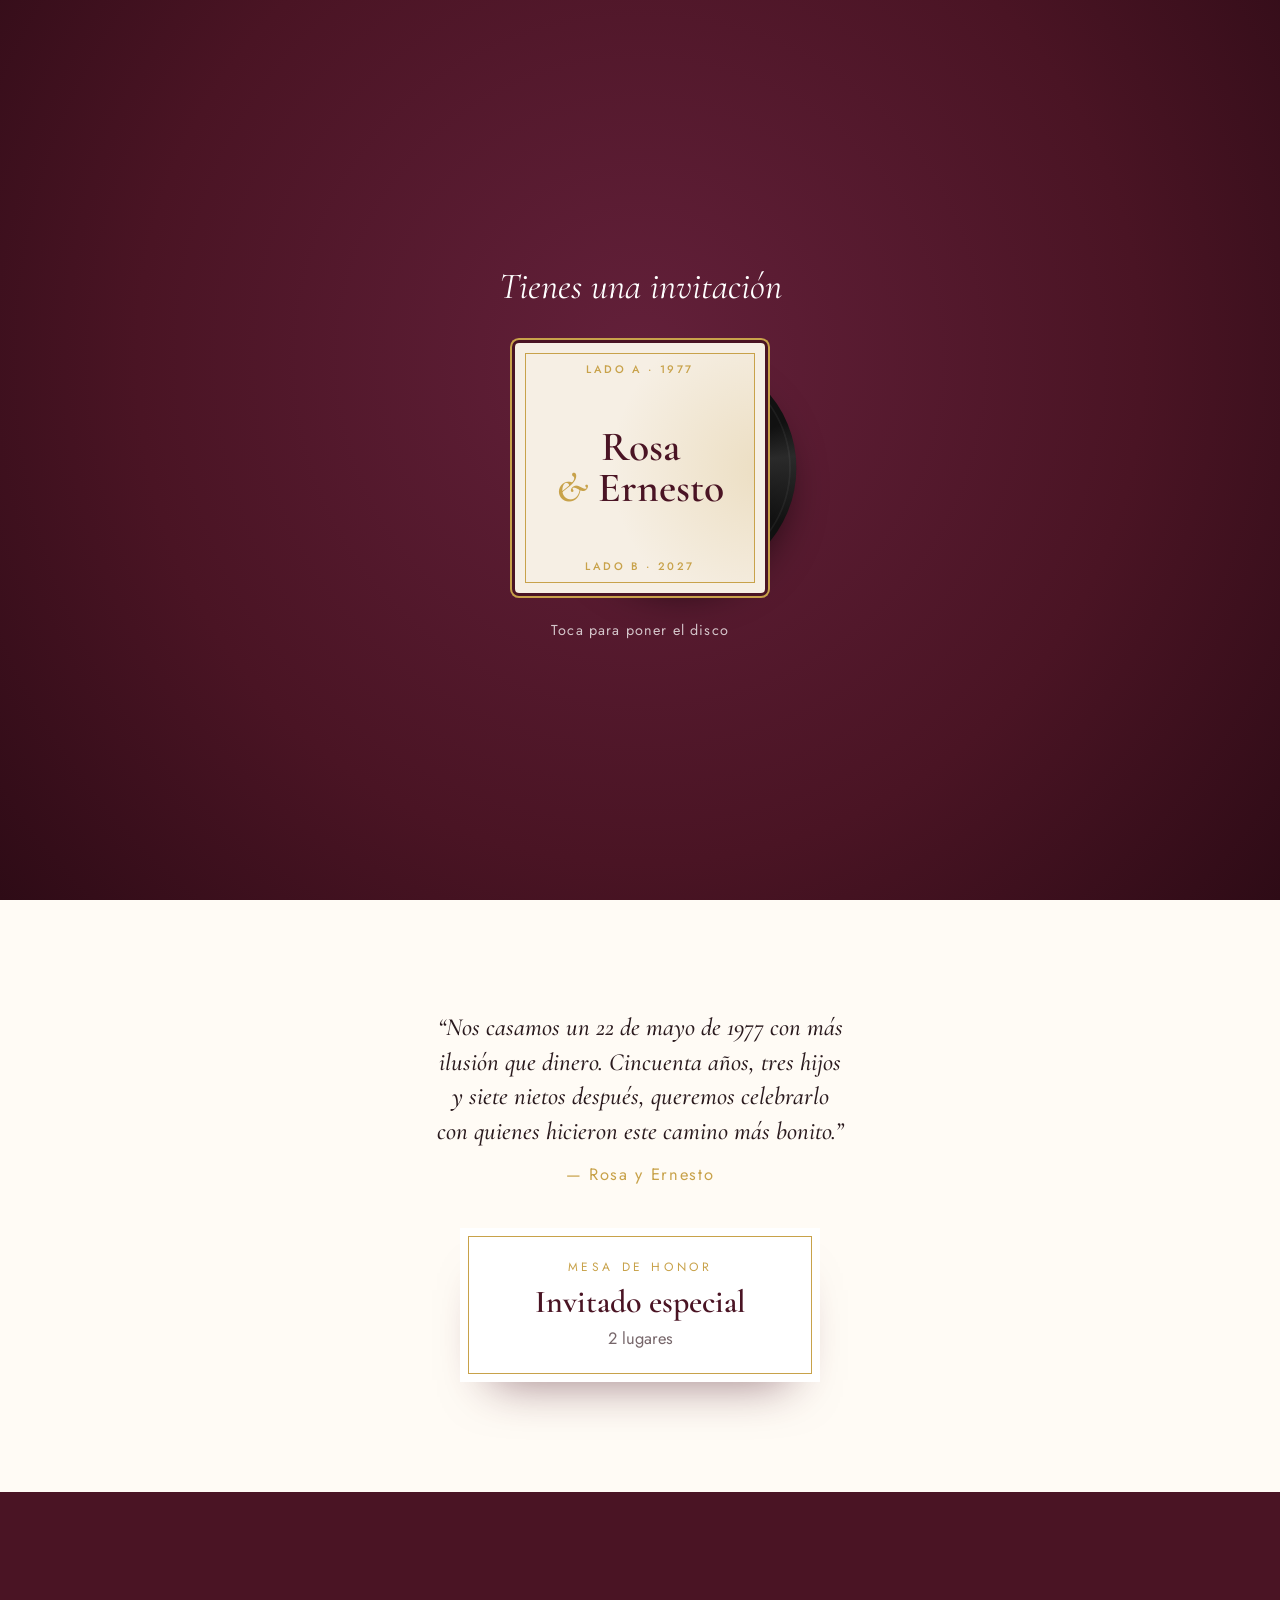
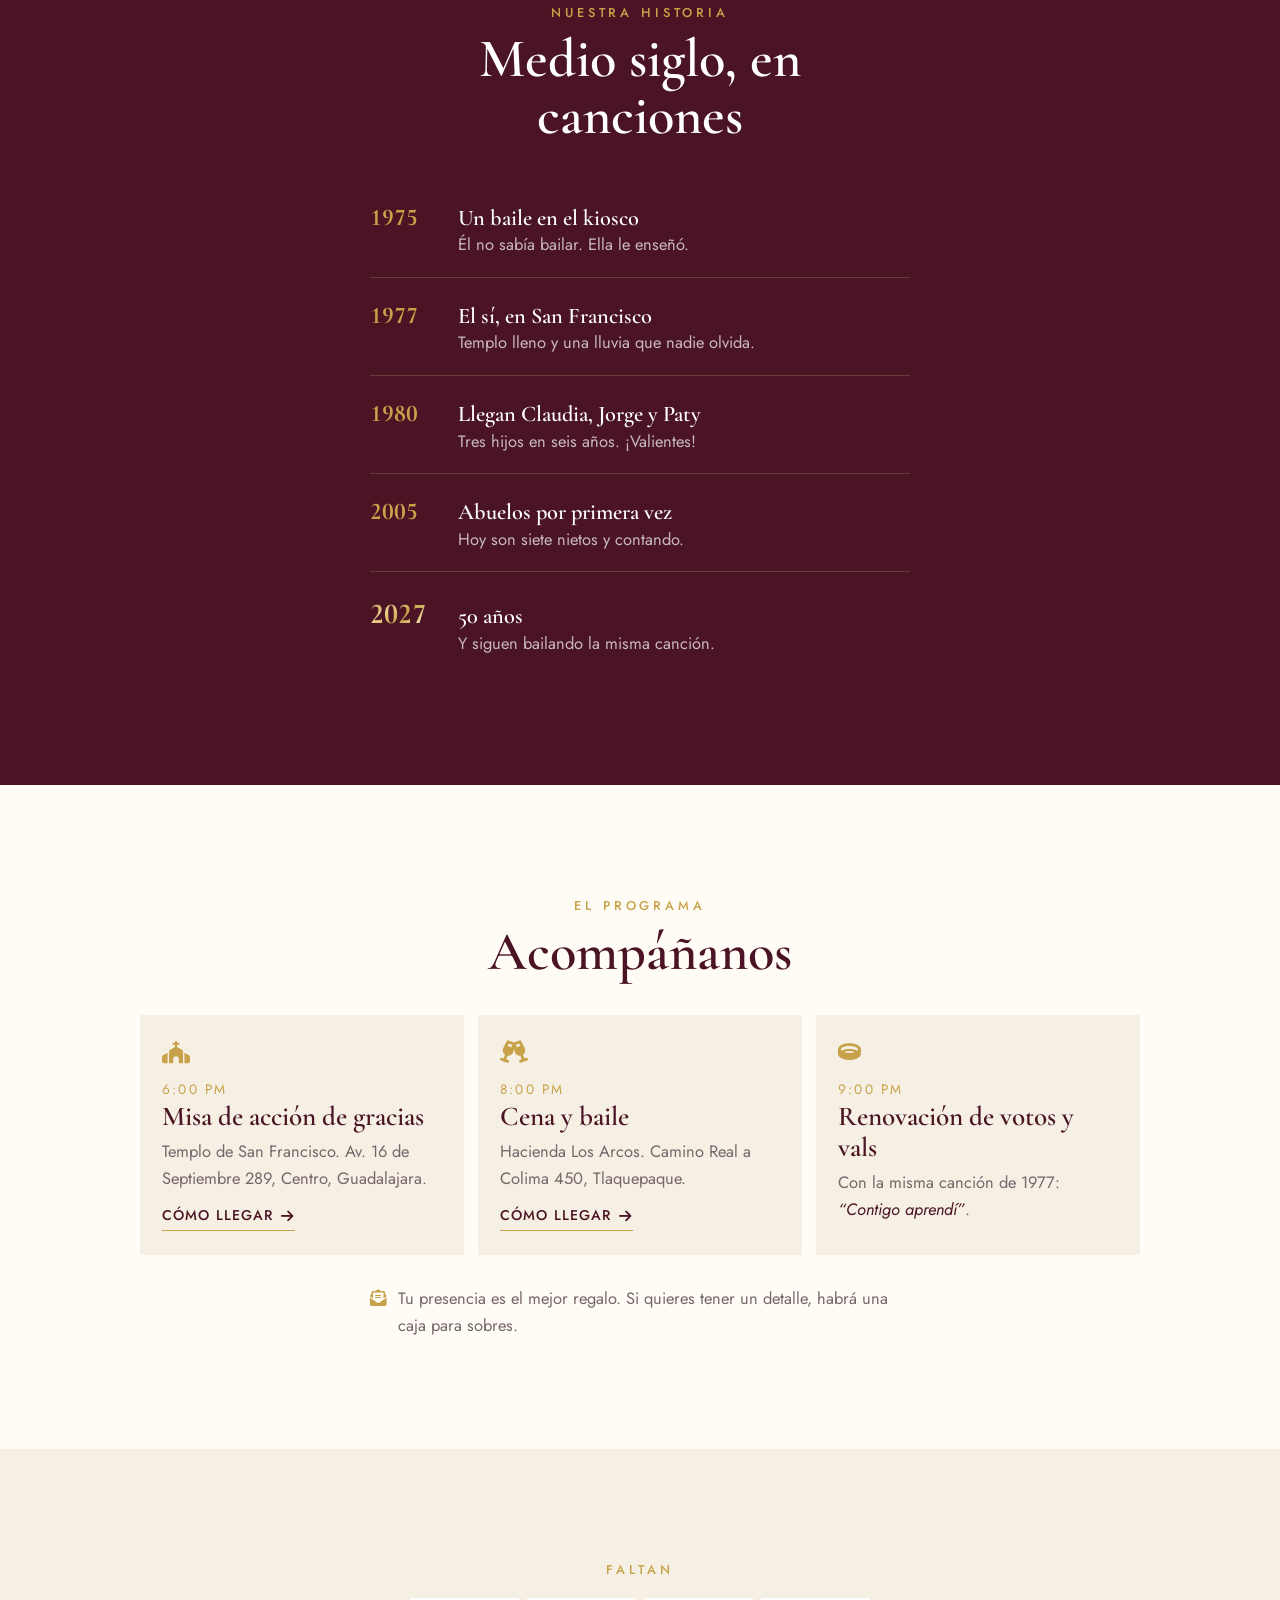
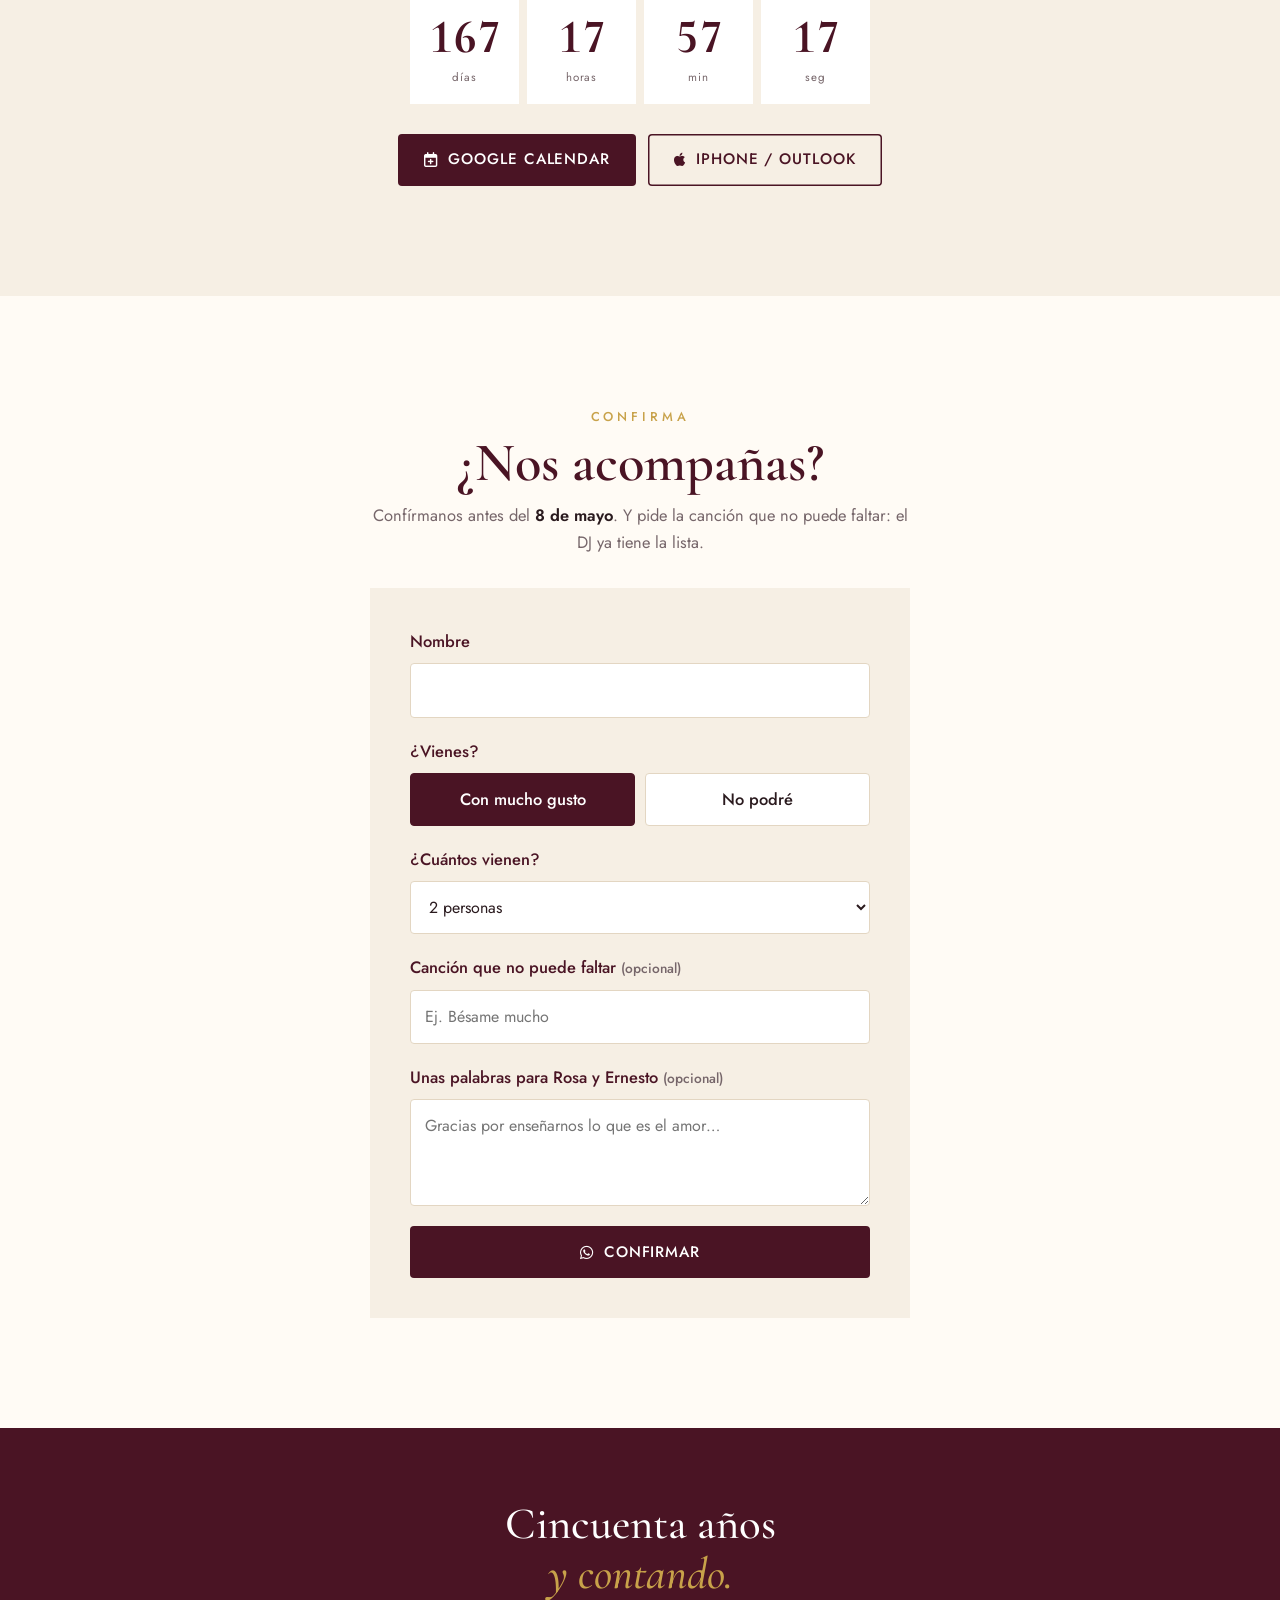
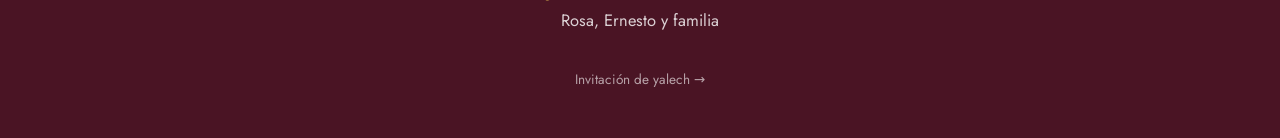
==== aniversario/index.html @ 60c2e1cd "Agrega cuatro invitaciones: posada, baby shower, graduación y bodas de oro - Posada: piñata de 3 gol" ====
<!doctype html>
<html lang="es">
<head>
  <meta charset="utf-8" />
  <meta name="viewport" content="width=device-width, initial-scale=1, viewport-fit=cover" />
  <title>Bodas de oro · Rosa &amp; Ernesto · 50 años</title>
  <meta name="description" content="Sábado 22 de mayo de 2027 · Guadalajara. Celebramos 50 años de casados de Rosa y Ernesto." />
  <meta name="theme-color" content="#4a1424" />
  <!-- Vista previa al compartir (WhatsApp, Facebook…). Al publicar, cambia la ruta de la imagen
       por la URL completa, ej. https://tudominio.com/assets/og.jpg -->
  <meta property="og:type" content="website" />
  <meta property="og:title" content="Bodas de oro · Rosa &amp; Ernesto · 50 años" />
  <meta property="og:description" content="Sábado 22 de mayo de 2027 · Guadalajara. Celebramos 50 años de casados de Rosa y Ernesto." />
  <meta property="og:image" content="assets/og.jpg" />
  <meta property="og:image:width" content="1200" />
  <meta property="og:image:height" content="630" />
  <meta name="twitter:card" content="summary_large_image" />
  <link rel="icon" href="favicon.svg" type="image/svg+xml" />

  <link rel="preconnect" href="https://fonts.googleapis.com" />
  <link rel="preconnect" href="https://fonts.gstatic.com" crossorigin />
  <link href="https://fonts.googleapis.com/css2?family=Cormorant+Garamond:ital,wght@0,500;0,600;0,700;1,500&family=Jost:wght@400;500;600&display=swap" rel="stylesheet" />
  <link rel="stylesheet" href="https://cdnjs.cloudflare.com/ajax/libs/font-awesome/6.5.1/css/all.min.css" integrity="sha512-DTOQO9RWCH3ppGqcWaEA1BIZOC6xxalwEsw9c2QQeAIftl+Vegovlnee1c9QX4TctnWMn13TZye+giMm8e2LwA==" crossorigin="anonymous" referrerpolicy="no-referrer" />
  <link rel="stylesheet" href="styles.css?v=1" />
</head>
<body class="is-locked">
  <!-- Invitación de ejemplo (pareja ficticia). Ilustrada con CSS: no usa fotos.
       Fecha, lugar y WhatsApp están en invitacion.js (la lógica, en ../comun.js).
       Cada invitado recibe su propio enlace: index.html?n=Familia%20López&p=4 -->

  <!-- ========== Entrada: disco que sale de su funda ========== -->
  <div class="vinyl" data-intro role="dialog" aria-modal="true" aria-labelledby="vinyl-title">
    <p class="vinyl-kicker" id="vinyl-title">Tienes una invitación</p>
    <button class="record" type="button" data-abrir aria-label="Sacar el disco para abrir la invitación">
      <span class="disc" aria-hidden="true"><span class="disc-label">R <i>&amp;</i> E</span></span>
      <span class="sleeve" aria-hidden="true">
        <small>Lado A · 1977</small>
        <b>Rosa<br /><i>&amp;</i> Ernesto</b>
        <small>Lado B · 2027</small>
      </span>
    </button>
    <p class="vinyl-hint">Toca para poner el disco</p>
  </div>

  <main>
    <!-- ========== Portada ========== -->
    <section class="hero">
      <div class="hero-text">
        <p class="kicker">Bodas de oro</p>
        <p class="fifty" aria-label="50">50</p>
        <p class="years">años juntos</p>
        <h1 class="title">Rosa <i>&amp;</i> Ernesto</h1>
        <p class="hero-date">Sábado 22 de mayo de 2027 · Guadalajara</p>
      </div>
    </section>

    <!-- ========== Mensaje y pase ========== -->
    <section class="section">
      <div class="wrap narrow center">
        <p class="quote">“Nos casamos un 22 de mayo de 1977 con más ilusión que dinero. Cincuenta años, tres hijos y siete nietos después, queremos celebrarlo con quienes hicieron este camino más bonito.”</p>
        <p class="quote-by">— Rosa y Ernesto</p>
        <div class="place">
          <p class="place-top">Mesa de honor</p>
          <p class="place-name" data-invitado>Invitado especial</p>
          <p class="place-seats"><span data-pases>2</span> <span data-pases-txt>lugares</span></p>
        </div>
      </div>
    </section>

    <!-- ========== Historia ========== -->
    <section class="section section--wine">
      <div class="wrap narrow">
        <div class="center">
          <p class="eyebrow">Nuestra historia</p>
          <h2 class="h2">Medio siglo, en canciones</h2>
        </div>
        <ol class="tracks">
          <li><span class="track-n">1975</span><div><strong>Un baile en el kiosco</strong><span>Él no sabía bailar. Ella le enseñó.</span></div></li>
          <li><span class="track-n">1977</span><div><strong>El sí, en San Francisco</strong><span>Templo lleno y una lluvia que nadie olvida.</span></div></li>
          <li><span class="track-n">1980</span><div><strong>Llegan Claudia, Jorge y Paty</strong><span>Tres hijos en seis años. ¡Valientes!</span></div></li>
          <li><span class="track-n">2005</span><div><strong>Abuelos por primera vez</strong><span>Hoy son siete nietos y contando.</span></div></li>
          <li class="is-now"><span class="track-n">2027</span><div><strong>50 años</strong><span>Y siguen bailando la misma canción.</span></div></li>
        </ol>
      </div>
    </section>

    <!-- ========== Programa ========== -->
    <section class="section">
      <div class="wrap">
        <div class="center">
          <p class="eyebrow">El programa</p>
          <h2 class="h2">Acompáñanos</h2>
        </div>
        <div class="program">
          <article class="stop">
            <i class="fa-solid fa-church"></i>
            <p class="stop-time">6:00 PM</p>
            <h3>Misa de acción de gracias</h3>
            <p>Templo de San Francisco. Av. 16 de Septiembre 289, Centro, Guadalajara.</p>
            <a class="link" href="https://maps.google.com/?q=Templo+de+San+Francisco+Guadalajara" target="_blank" rel="noopener">Cómo llegar <i class="fa-solid fa-arrow-right"></i></a>
          </article>
          <article class="stop">
            <i class="fa-solid fa-champagne-glasses"></i>
            <p class="stop-time">8:00 PM</p>
            <h3>Cena y baile</h3>
            <p>Hacienda Los Arcos. Camino Real a Colima 450, Tlaquepaque.</p>
            <a class="link" href="https://maps.google.com/?q=Tlaquepaque+Jalisco" target="_blank" rel="noopener">Cómo llegar <i class="fa-solid fa-arrow-right"></i></a>
          </article>
          <article class="stop">
            <i class="fa-solid fa-ring"></i>
            <p class="stop-time">9:00 PM</p>
            <h3>Renovación de votos y vals</h3>
            <p>Con la misma canción de 1977: <em>“Contigo aprendí”</em>.</p>
          </article>
        </div>
        <p class="gift-note"><i class="fa-solid fa-envelope-open-text"></i> Tu presencia es el mejor regalo. Si quieres tener un detalle, habrá una caja para sobres.</p>
      </div>
    </section>

    <!-- ========== Cuenta regresiva ========== -->
    <section class="section section--cream">
      <div class="wrap center">
        <p class="eyebrow" data-clock-label>Faltan</p>
        <div class="clock" data-clock>
          <div><strong data-u="d">000</strong><small>días</small></div>
          <div><strong data-u="h">00</strong><small>horas</small></div>
          <div><strong data-u="m">00</strong><small>min</small></div>
          <div><strong data-u="s">00</strong><small>seg</small></div>
        </div>
        <p class="clock-done" hidden>¡Hoy celebramos 50 años!</p>
        <div class="cal-actions">
          <a class="btn btn--wine" data-gcal target="_blank" rel="noopener"><i class="fa-regular fa-calendar-plus"></i> Google Calendar</a>
          <button class="btn btn--line" type="button" data-ics><i class="fa-brands fa-apple"></i> iPhone / Outlook</button>
        </div>
      </div>
    </section>

    <!-- ========== Confirmación ========== -->
    <section class="section" id="confirmar">
      <div class="wrap narrow">
        <div class="center">
          <p class="eyebrow">Confirma</p>
          <h2 class="h2">¿Nos acompañas?</h2>
          <p class="lead">Confírmanos antes del <strong>8 de mayo</strong>. Y pide la canción que no puede faltar: el DJ ya tiene la lista.</p>
        </div>
        <form class="rsvp" id="rsvp-form" novalidate>
          <label class="field">
            <span>Nombre</span>
            <input name="nombre" required maxlength="80" autocomplete="name" />
          </label>
          <fieldset class="field">
            <legend>¿Vienes?</legend>
            <div class="choice">
              <label><input type="radio" name="asiste" value="si" checked /><span>Con mucho gusto</span></label>
              <label><input type="radio" name="asiste" value="no" /><span>No podré</span></label>
            </div>
          </fieldset>
          <label class="field" data-solo-si>
            <span>¿Cuántos vienen?</span>
            <select name="lugares"></select>
          </label>
          <label class="field" data-solo-si>
            <span>Canción que no puede faltar <small>(opcional)</small></span>
            <input name="comida" maxlength="80" placeholder="Ej. Bésame mucho" />
          </label>
          <label class="field">
            <span>Unas palabras para Rosa y Ernesto <small>(opcional)</small></span>
            <textarea name="mensaje" rows="3" maxlength="400" placeholder="Gracias por enseñarnos lo que es el amor…"></textarea>
          </label>
          <p class="form-error" hidden></p>
          <button class="btn btn--wine" type="submit"><i class="fa-brands fa-whatsapp"></i> Confirmar</button>
          <p class="form-ok" hidden>¡Gracias! Se abrió WhatsApp con tu confirmación; solo falta enviarla.</p>
        </form>
      </div>
    </section>
  </main>

  <footer class="footer">
    <p class="footer-title">Cincuenta años<br /><i>y contando.</i></p>
    <p>Rosa, Ernesto y familia</p>
    <a class="credit" href="../">Invitación de yalech →</a>
  </footer>

  <script src="../assets/motion.js"></script>
  <script src="invitacion.js?v=1"></script>
  <script src="../comun.js?v=2"></script>
</body>
</html>
---- aniversario/styles.css ----
/* Bodas de oro de Rosa y Ernesto (ejemplo). Vino, oro y crema. Primero celular, luego pantallas grandes. */
:root {
  --wine: #4a1424;
  --wine-2: #63203a;
  --gold: #c8a24a;
  --gold-l: #ead08a;
  --cream: #f6efe4;
  --paper: #fffbf5;
  --ink: #2a1a1e;
  --muted: #76666a;
  --serif: "Cormorant Garamond", Georgia, serif;
  --sans: "Jost", system-ui, sans-serif;
  --ease: cubic-bezier(0.2, 0.8, 0.2, 1);
  --foil: linear-gradient(135deg, #a67c2e, #ead08a 30%, #c8a24a 50%, #f5e3ad 70%, #a67c2e);
}
* { box-sizing: border-box; margin: 0; padding: 0; }
html { scroll-behavior: smooth; }
body { font-family: var(--sans); font-size: 1.03rem; line-height: 1.65; color: var(--ink); background: var(--paper); -webkit-font-smoothing: antialiased; }
body.is-locked { overflow: hidden; }
[hidden] { display: none !important; }
main { overflow-x: clip; }
a { color: inherit; }
button, input, select, textarea { font: inherit; color: inherit; }
:focus-visible { outline: 2px solid var(--gold); outline-offset: 3px; }

.wrap { width: min(100% - 40px, 1000px); margin-inline: auto; }
.narrow { width: min(100% - 40px, 540px); }
.center { text-align: center; }
.section { padding: 84px 0; }
.section--wine { background: var(--wine); color: #fff; }
.section--cream { background: var(--cream); }

.eyebrow { font-weight: 500; font-size: 0.8rem; letter-spacing: 0.3em; text-transform: uppercase; color: var(--gold); }
.h2 { margin-top: 8px; font-family: var(--serif); font-weight: 600; font-size: clamp(2.4rem, 10vw, 3.4rem); line-height: 1.05; color: var(--wine); }
.section--wine .h2 { color: #fff; }
.lead { margin-top: 10px; color: var(--muted); }
.lead strong { color: var(--ink); font-weight: 600; }

.btn { display: inline-flex; align-items: center; justify-content: center; gap: 10px; min-height: 52px; padding: 12px 26px; border: 0; border-radius: 4px; font-weight: 500; font-size: 0.95rem; letter-spacing: 0.06em; text-transform: uppercase; text-decoration: none; cursor: pointer; transition: background 0.2s ease, color 0.2s ease, box-shadow 0.2s ease; }
.btn--wine { background: var(--wine); color: #fff; }
.btn--wine:hover { background: var(--wine-2); }
.btn--line { background: transparent; color: var(--wine); box-shadow: inset 0 0 0 1.5px var(--wine); }
.btn--line:hover { background: var(--wine); color: #fff; }

/* ========== Entrada: disco ========== */
.vinyl {
  position: fixed;
  inset: 0;
  z-index: 50;
  display: grid;
  place-content: center;
  justify-items: center;
  gap: 26px;
  padding: 24px;
  overflow: hidden;
  color: #fff;
  text-align: center;
  background: radial-gradient(circle at 50% 40%, var(--wine-2), var(--wine) 60%, #2e0b16);
  transition: opacity 0.6s ease 1.25s, visibility 0s linear 1.85s;
}
.vinyl-kicker { font-family: var(--serif); font-style: italic; font-size: clamp(1.8rem, 7vw, 2.3rem); animation: rise 0.8s var(--ease) both; }
.vinyl-hint { font-size: 0.9rem; letter-spacing: 0.08em; opacity: 0.75; animation: rise 0.8s var(--ease) 0.3s both; }
.record { position: relative; width: min(64vw, 250px); aspect-ratio: 1; padding: 0; border: 0; background: none; cursor: pointer; animation: rise 0.9s var(--ease) 0.15s both; }
.disc {
  position: absolute;
  inset: 4%;
  display: grid;
  place-items: center;
  border-radius: 50%;
  background:
    radial-gradient(circle, transparent 0 30%, rgba(255, 255, 255, 0.05) 30.5% 31%, transparent 31.5% 40%, rgba(255, 255, 255, 0.06) 40.5% 41%, transparent 41.5% 52%, rgba(255, 255, 255, 0.05) 52.5% 53%, transparent 53.5% 66%, rgba(255, 255, 255, 0.05) 66.5% 67%, transparent 67.5%),
    conic-gradient(from 30deg, #111 0 10%, #2a2a2a 15%, #111 25% 60%, #2a2a2a 65%, #111 75%),
    #111;
  box-shadow: 0 20px 40px -14px rgba(0, 0, 0, 0.7);
  translate: 18% 0;
  transition: translate 0.9s var(--ease);
}
.disc-label { display: grid; place-items: center; width: 34%; aspect-ratio: 1; border-radius: 50%; background: var(--foil); color: var(--wine); font-family: var(--serif); font-weight: 700; font-size: 1.1rem; box-shadow: inset 0 0 0 4px rgba(74, 20, 36, 0.15); }
.disc-label::after { content: ""; position: absolute; width: 6px; height: 6px; border-radius: 50%; background: #111; }
.sleeve {
  position: absolute;
  inset: 0;
  display: grid;
  align-content: space-between;
  padding: 18px;
  border-radius: 4px;
  background:
    radial-gradient(circle at 100% 50%, rgba(200, 162, 74, 0.22), transparent 55%),
    var(--cream);
  color: var(--wine);
  box-shadow: 0 30px 50px -20px rgba(0, 0, 0, 0.7), inset 0 0 0 10px var(--cream), inset 0 0 0 11px var(--gold);
  transition: translate 0.9s var(--ease), opacity 0.5s ease 0.4s;
}
.sleeve small { font-size: 0.68rem; font-weight: 500; letter-spacing: 0.24em; text-transform: uppercase; color: var(--gold); }
.sleeve b { font-family: var(--serif); font-weight: 600; font-size: clamp(2.1rem, 9vw, 2.6rem); line-height: 1; }
.sleeve b i { color: var(--gold); }
.record:hover .disc { translate: 26% 0; }
.record:focus-visible { outline: none; }
.record:focus-visible .sleeve { box-shadow: 0 0 0 3px var(--wine), 0 0 0 5px var(--gold), inset 0 0 0 10px var(--cream), inset 0 0 0 11px var(--gold); }
.vinyl.is-open .sleeve { translate: -120% 0; opacity: 0; }
.vinyl.is-open .disc { translate: 0 0; animation: spin 1.2s linear 0.3s infinite; }
.vinyl.is-open .vinyl-kicker, .vinyl.is-open .vinyl-hint { opacity: 0; transition: opacity 0.3s ease; }
.vinyl.is-open { opacity: 0; visibility: hidden; }
.vinyl.is-gone { display: none; }
@keyframes spin { to { rotate: 360deg; } }
@keyframes rise { from { opacity: 0; translate: 0 24px; } }

/* ========== Portada ========== */
.hero {
  position: relative;
  display: grid;
  place-items: center;
  min-height: 100svh;
  padding: 90px 20px;
  overflow: hidden;
  color: #fff;
  text-align: center;
  background:
    radial-gradient(circle at 50% 42%, rgba(200, 162, 74, 0.25), transparent 50%),
    radial-gradient(120% 90% at 50% 0%, var(--wine-2), var(--wine) 60%, #2e0b16);
}
.hero::before, .hero::after { content: ""; position: absolute; left: 50%; width: 1px; height: 70px; background: linear-gradient(transparent, var(--gold)); }
.hero::before { top: 40px; }
.hero::after { bottom: 40px; rotate: 180deg; }
.hero-text { position: relative; }
.kicker { font-size: 0.82rem; letter-spacing: 0.34em; text-transform: uppercase; color: var(--gold-l); }
.fifty { margin-top: 4px; font-family: var(--serif); font-weight: 700; font-size: clamp(9rem, 50vw, 15rem); line-height: 0.85; background: var(--foil); -webkit-background-clip: text; background-clip: text; color: transparent; font-variant-numeric: lining-nums; filter: drop-shadow(0 8px 20px rgba(0, 0, 0, 0.35)); }
.years { font-family: var(--serif); font-style: italic; font-size: 1.6rem; color: var(--gold-l); }
.title { margin-top: 18px; font-family: var(--serif); font-weight: 500; font-size: clamp(2.4rem, 11vw, 3.8rem); line-height: 1.05; }
.title i { color: var(--gold); }
.hero-date { margin-top: 14px; font-size: 0.92rem; letter-spacing: 0.08em; opacity: 0.85; }

.hero-text > * { opacity: 0; translate: 0 22px; }
.is-open-page .hero-text > * { opacity: 1; translate: 0 0; transition: opacity 1s var(--ease), translate 1s var(--ease); }
.is-open-page .hero-text > :nth-child(1) { transition-delay: 1.3s; }
.is-open-page .hero-text > :nth-child(2) { transition-delay: 1.45s; }
.is-open-page .hero-text > :nth-child(3) { transition-delay: 1.6s; }
.is-open-page .hero-text > :nth-child(4) { transition-delay: 1.75s; }
.is-open-page .hero-text > :nth-child(5) { transition-delay: 1.9s; }

/* ========== Mensaje y pase ========== */
.quote { font-family: var(--serif); font-style: italic; font-weight: 500; font-size: 1.55rem; line-height: 1.4; text-wrap: balance; }
.quote-by { margin-top: 12px; color: var(--gold); letter-spacing: 0.1em; }
.place { position: relative; margin: 40px auto 0; max-width: 360px; padding: 30px 24px; background: #fff; box-shadow: 0 30px 50px -32px rgba(74, 20, 36, 0.6); }
.place::before { content: ""; position: absolute; inset: 8px; border: 1px solid var(--gold); pointer-events: none; }
.place-top { font-size: 0.75rem; letter-spacing: 0.3em; text-transform: uppercase; color: var(--gold); }
.place-name { margin-top: 6px; font-family: var(--serif); font-weight: 600; font-size: 2rem; line-height: 1.1; color: var(--wine); overflow-wrap: break-word; }
.place-seats { margin-top: 6px; color: var(--muted); }

/* ========== Historia (como lista de canciones) ========== */
.tracks { display: grid; margin-top: 34px; list-style: none; }
.tracks li { display: grid; grid-template-columns: 74px 1fr; gap: 14px; align-items: baseline; padding: 18px 0; border-bottom: 1px solid rgba(234, 208, 138, 0.2); }
.track-n { font-family: var(--serif); font-weight: 700; font-size: 1.5rem; color: var(--gold); font-variant-numeric: lining-nums tabular-nums; }
.tracks strong { display: block; font-family: var(--serif); font-weight: 600; font-size: 1.4rem; line-height: 1.2; }
.tracks span:not(.track-n) { color: rgba(255, 255, 255, 0.7); }
.tracks .is-now { border-bottom: 0; }
.tracks .is-now .track-n { background: var(--foil); -webkit-background-clip: text; background-clip: text; color: transparent; font-size: 1.8rem; }

/* ========== Programa ========== */
.program { display: grid; gap: 14px; margin-top: 34px; }
.stop { position: relative; padding: 26px 22px 24px; background: var(--cream); }
.stop > i { color: var(--gold); font-size: 1.4rem; }
.stop-time { margin-top: 10px; font-size: 0.85rem; letter-spacing: 0.16em; color: var(--gold); }
.stop h3 { font-family: var(--serif); font-weight: 600; font-size: 1.7rem; line-height: 1.15; color: var(--wine); }
.stop p:not(.stop-time) { margin-top: 6px; color: var(--muted); }
.stop em { color: var(--wine); }
.link { display: inline-flex; align-items: center; gap: 8px; margin-top: 12px; font-weight: 500; font-size: 0.88rem; letter-spacing: 0.08em; text-transform: uppercase; color: var(--wine); text-decoration: none; border-bottom: 1px solid var(--gold); padding-bottom: 2px; }
.link:hover { color: var(--gold); }
.gift-note { display: flex; gap: 12px; align-items: flex-start; max-width: 540px; margin: 30px auto 0; color: var(--muted); }
.gift-note i { margin-top: 5px; color: var(--gold); }

/* ========== Cuenta regresiva ========== */
.clock { display: grid; grid-template-columns: repeat(4, 1fr); gap: 8px; max-width: 460px; margin: 18px auto 0; }
.clock > div { padding: 14px 4px; background: #fff; }
.clock strong { display: block; font-family: var(--serif); font-weight: 700; font-size: clamp(2.2rem, 10vw, 3rem); line-height: 1.05; color: var(--wine); font-variant-numeric: lining-nums tabular-nums; }
.clock small { font-size: 0.72rem; letter-spacing: 0.08em; color: var(--muted); }
.clock-done { margin-top: 12px; font-family: var(--serif); font-size: 2rem; color: var(--wine); }
.cal-actions { display: flex; flex-wrap: wrap; justify-content: center; gap: 12px; margin-top: 30px; }

/* ========== Confirmación ========== */
.rsvp { display: grid; gap: 20px; margin-top: 32px; padding: 28px 22px; background: var(--cream); }
.field { display: grid; gap: 8px; border: 0; min-width: 0; }
.field > span, .field legend { font-weight: 500; color: var(--wine); }
.field small { color: var(--muted); }
.field legend { margin-bottom: 8px; }
.field input, .field select, .field textarea { width: 100%; padding: 13px 14px; border: 1px solid #e3d6c2; border-radius: 4px; background: #fff; font-size: 1rem; }
.field textarea { resize: vertical; }
.field input:focus, .field select:focus, .field textarea:focus { outline: none; border-color: var(--gold); }
.choice { display: grid; grid-template-columns: 1fr 1fr; gap: 10px; }
.choice label { position: relative; cursor: pointer; }
.choice input { position: absolute; opacity: 0; inset: 0; }
.choice span { display: block; padding: 12px 8px; border: 1px solid #e3d6c2; border-radius: 4px; background: #fff; text-align: center; font-weight: 500; transition: background 0.2s ease, border-color 0.2s ease, color 0.2s ease; }
.choice input:checked + span { background: var(--wine); border-color: var(--wine); color: #fff; }
.choice input:focus-visible + span { outline: 2px solid var(--gold); outline-offset: 2px; }
.rsvp .btn { width: 100%; }
.form-error { color: #a5182c; font-weight: 500; }
.form-ok { padding: 12px 14px; background: #fff; text-align: center; box-shadow: inset 0 0 0 1px var(--gold); }

/* ========== Pie ========== */
.footer { padding: 72px 20px 46px; background: var(--wine); color: #fff; text-align: center; }
.footer-title { font-family: var(--serif); font-weight: 500; font-size: clamp(2rem, 8vw, 2.8rem); line-height: 1.1; }
.footer-title i { color: var(--gold); }
.footer p:not(.footer-title) { margin-top: 8px; opacity: 0.8; }
.credit { display: inline-block; margin-top: 34px; font-size: 0.85rem; opacity: 0.6; text-decoration: none; }
.credit:hover { opacity: 1; }

/* ========== Pantallas grandes ========== */
@media (min-width: 760px) {
  .section { padding: 110px 0; }
  .program { grid-template-columns: repeat(3, 1fr); }
  .rsvp { padding: 40px; }
}

@media (prefers-reduced-motion: reduce) {
  html { scroll-behavior: auto; }
  *, *::before, *::after { animation: none !important; transition-duration: 0.01s !important; transition-delay: 0s !important; }
}
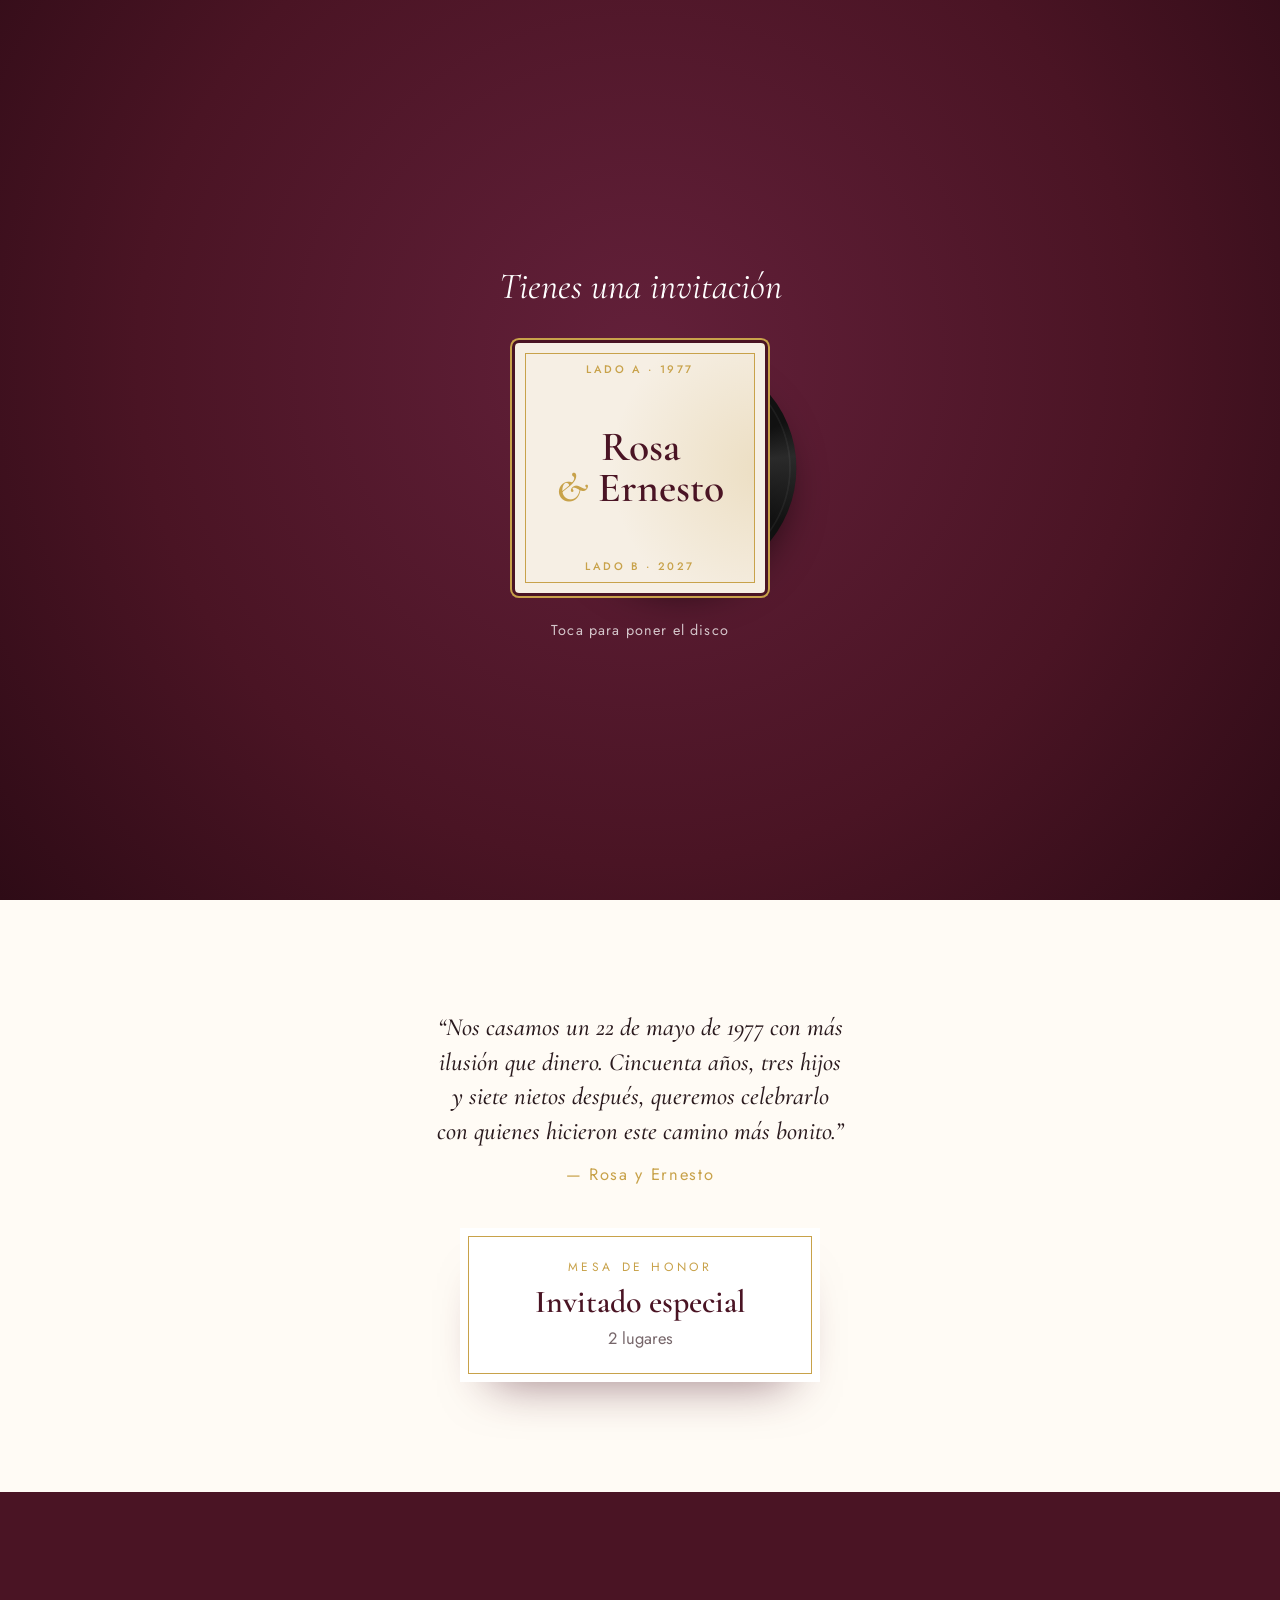
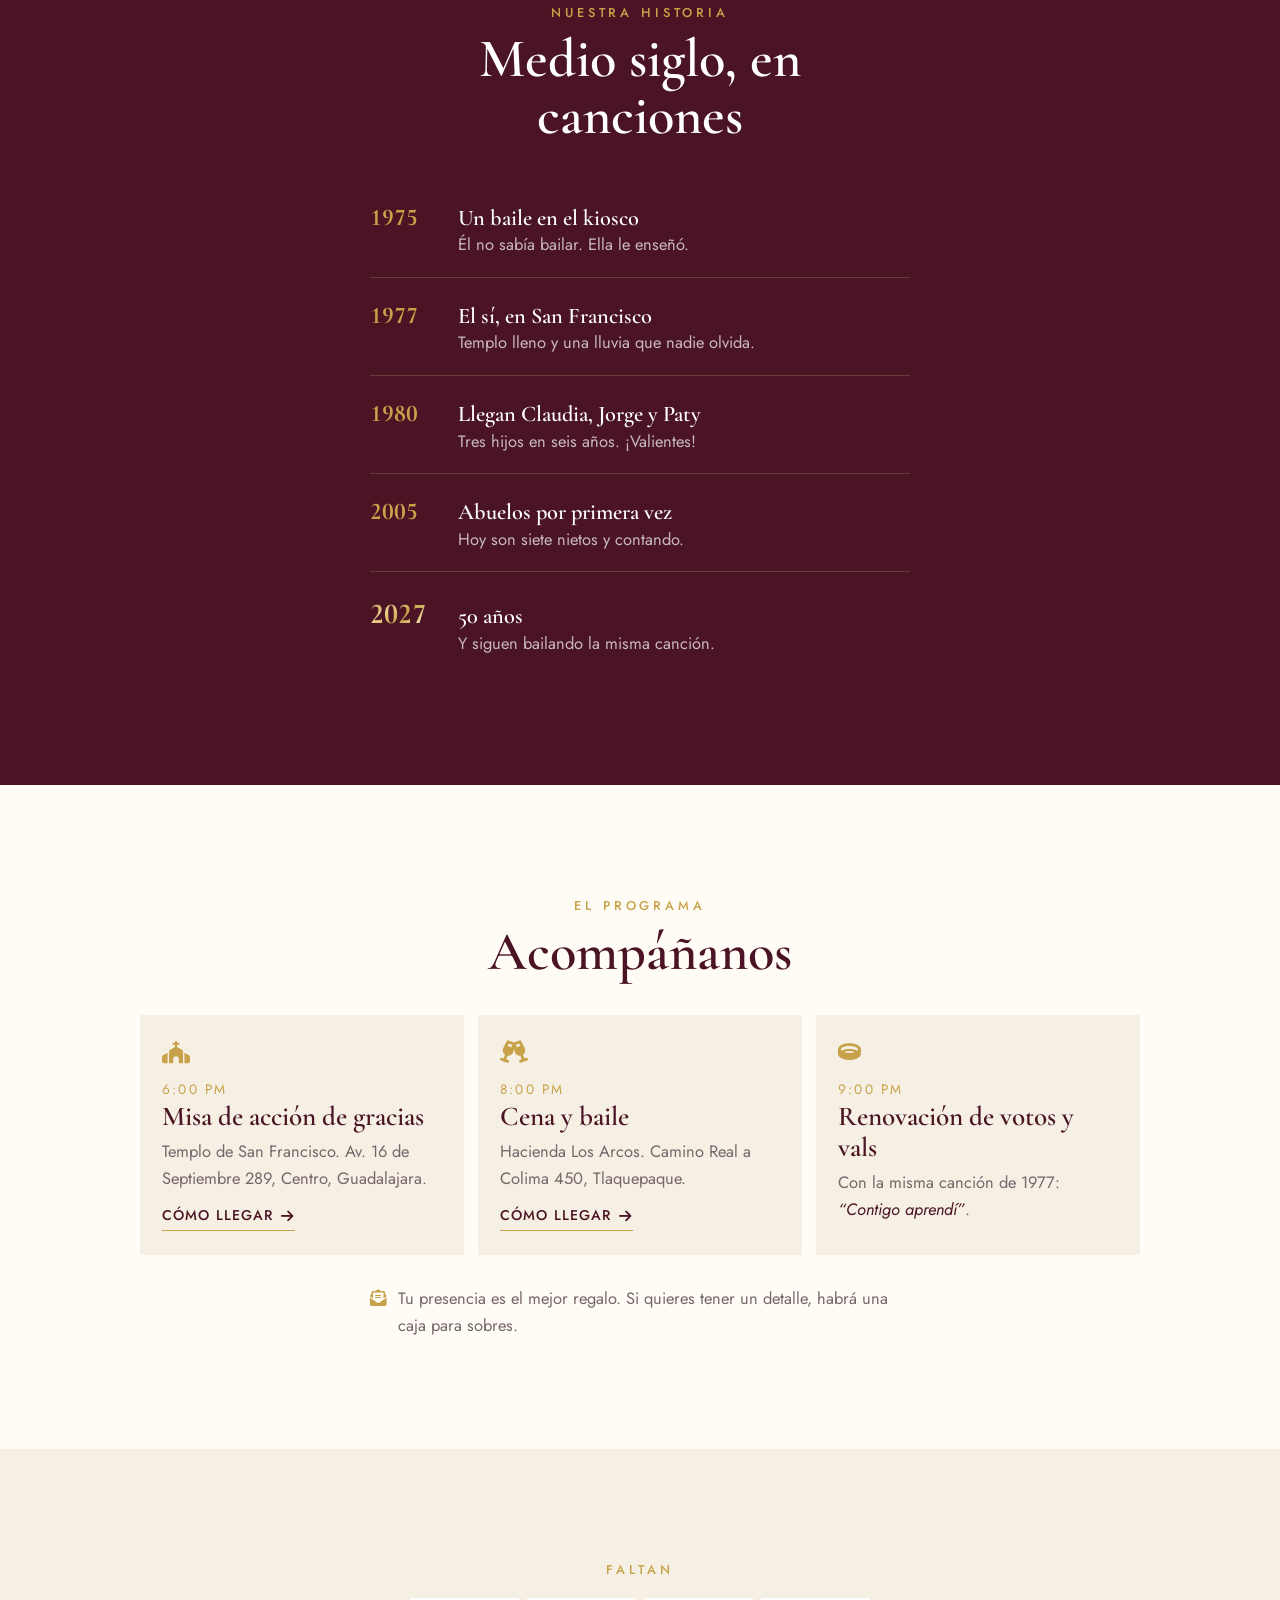
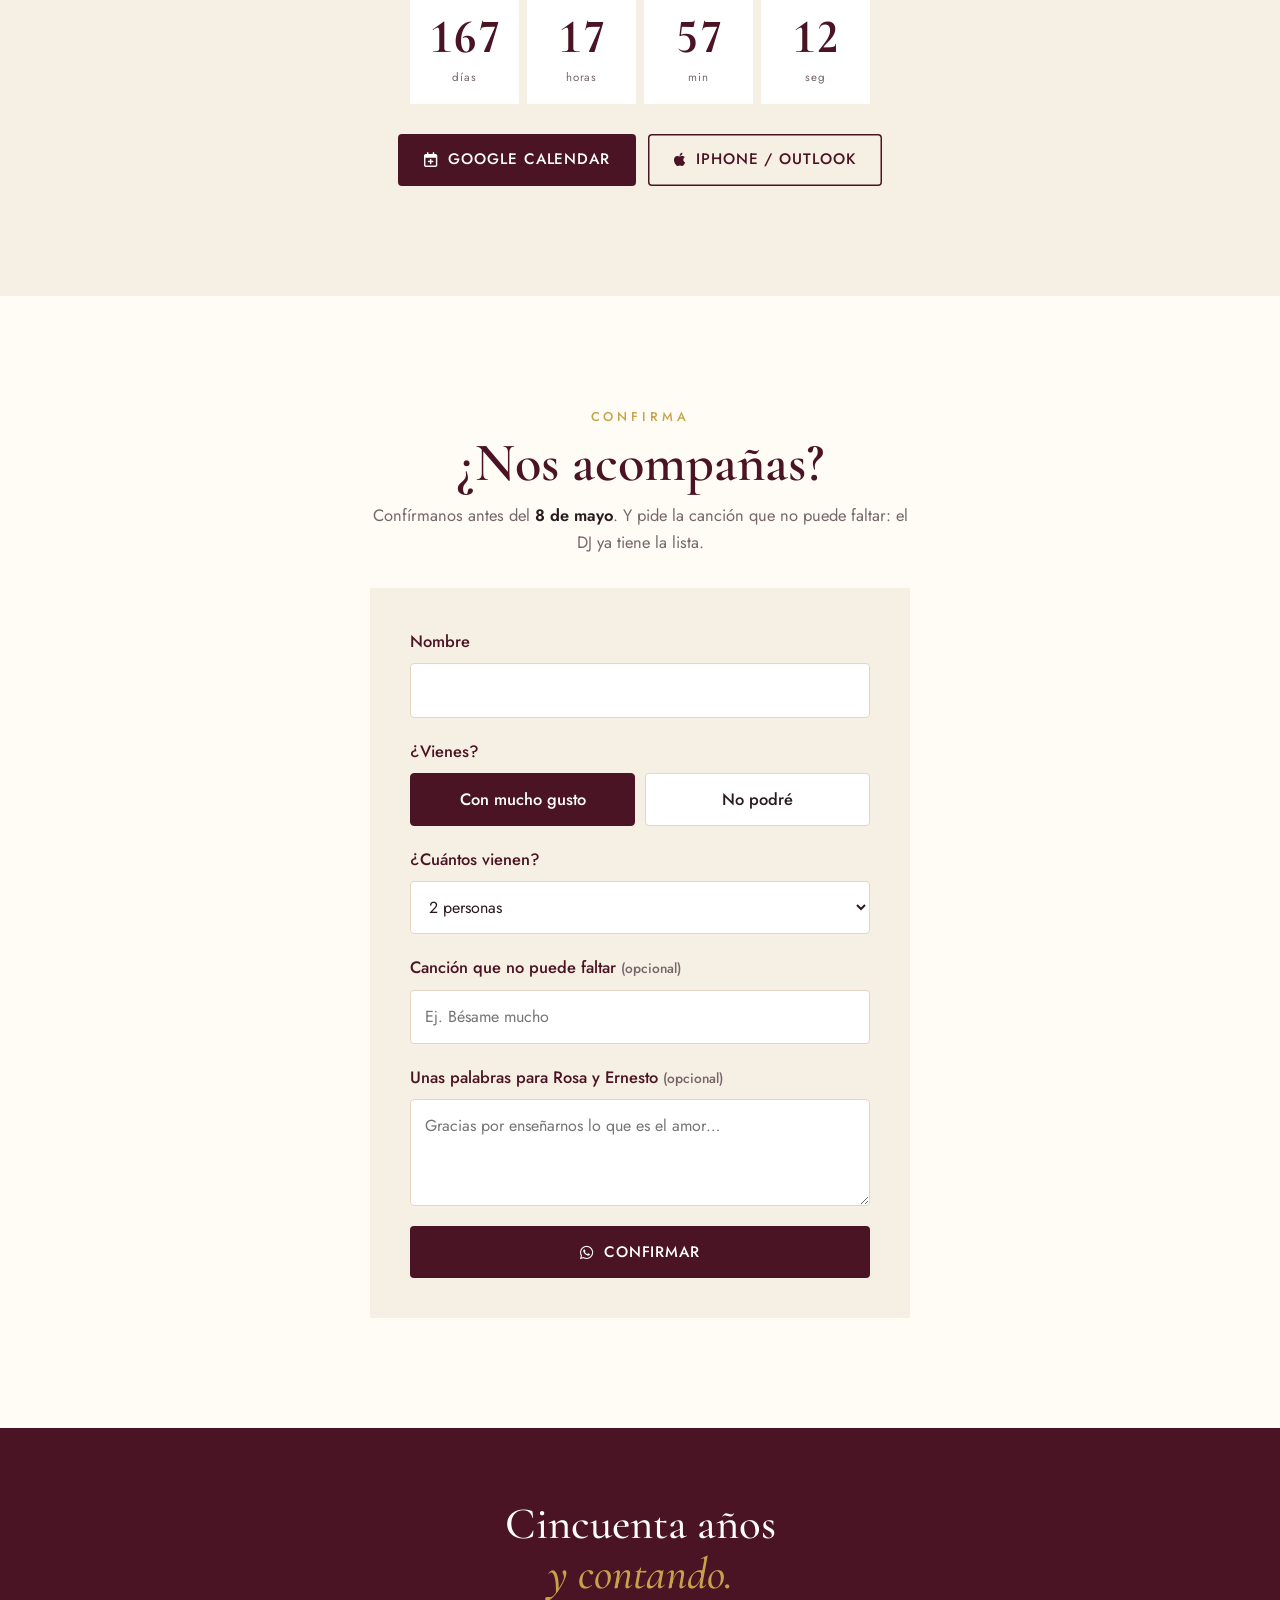
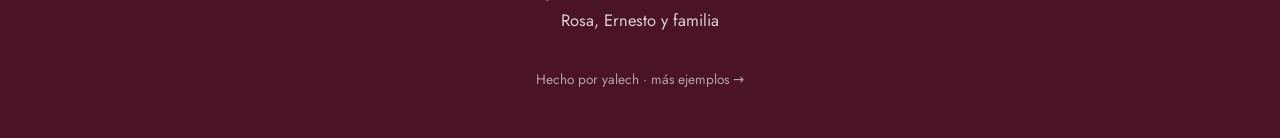
==== commit 4bc814bb: "Ordena el recorrido: la portada regresa al catálogo y cada ejemplo termina con «Hecho por yalech · m" ====
--- a/aniversario/index.html
+++ b/aniversario/index.html
@@ -178,7 +178,7 @@
   <footer class="footer">
     <p class="footer-title">Cincuenta años<br /><i>y contando.</i></p>
     <p>Rosa, Ernesto y familia</p>
-    <a class="credit" href="../">Invitación de yalech →</a>
+    <a class="credit" href="../">Hecho por yalech · más ejemplos →</a>
   </footer>
 
   <script src="../assets/motion.js"></script>
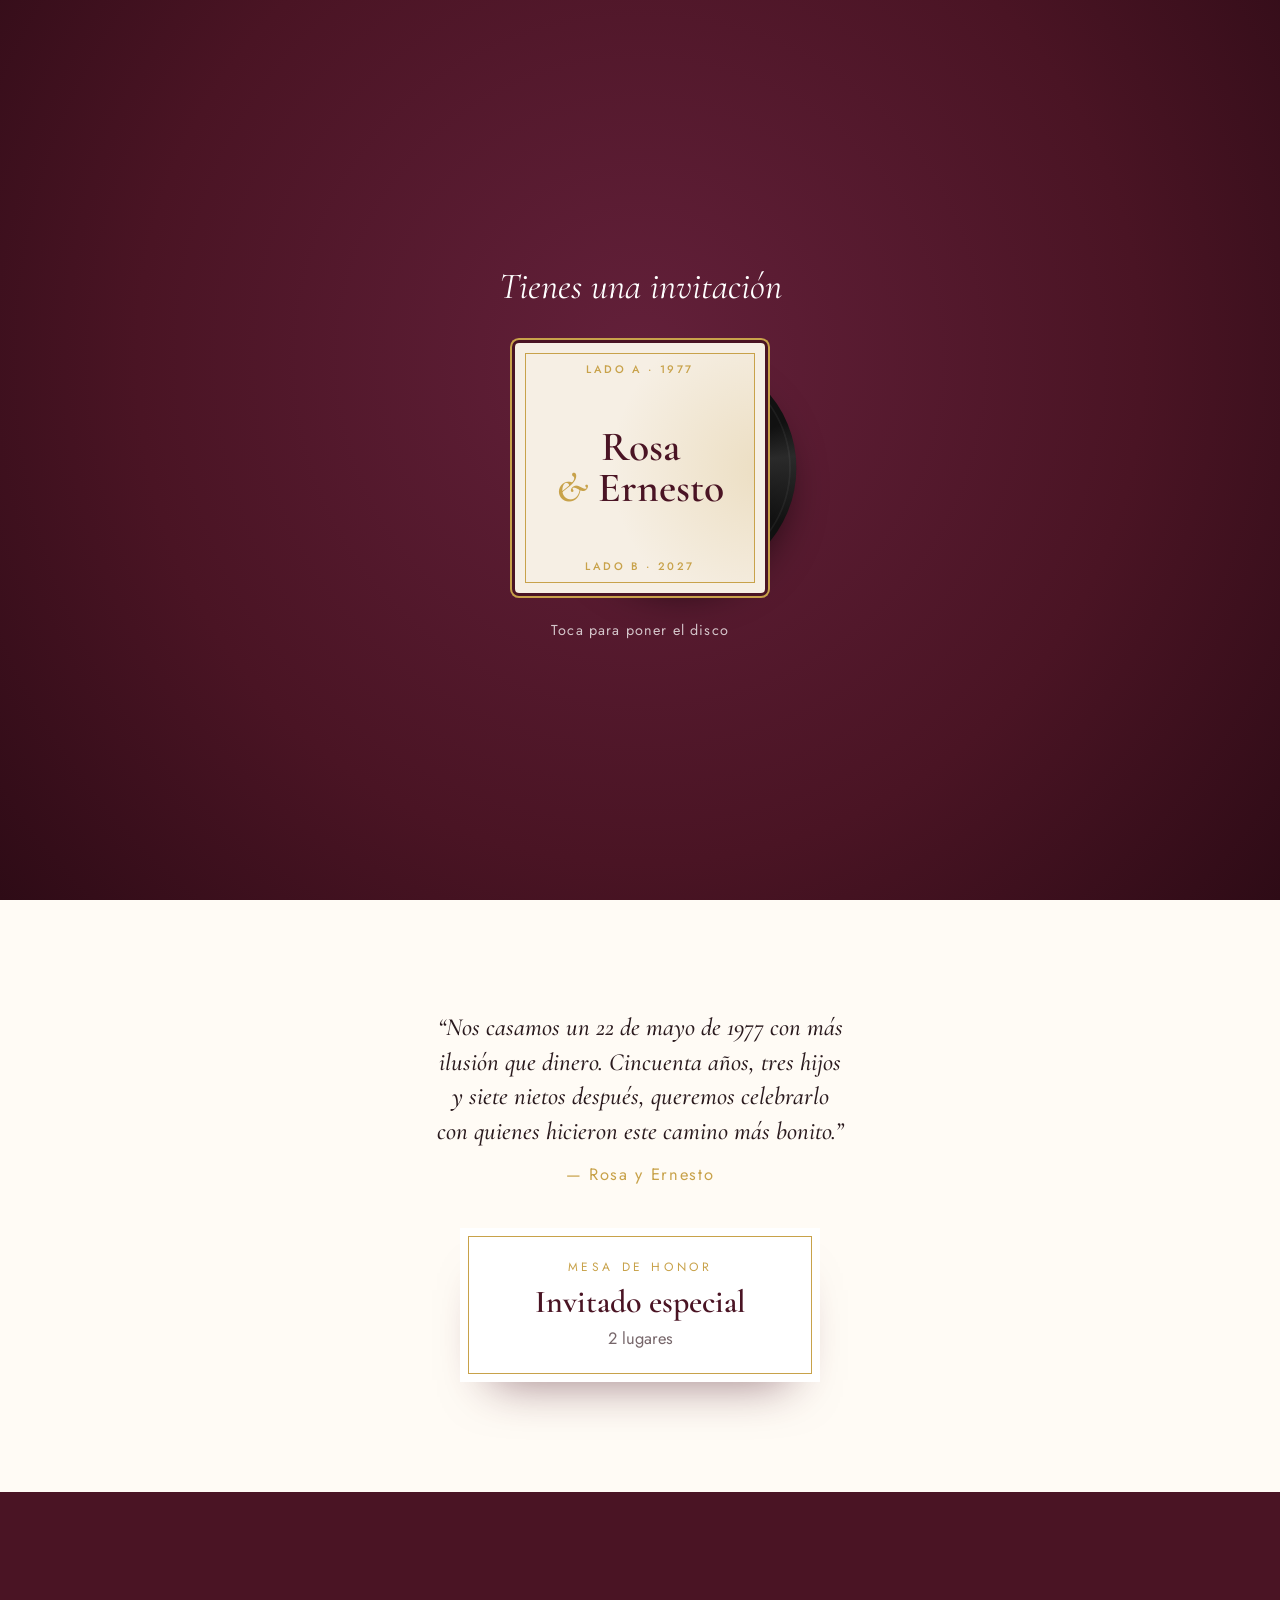
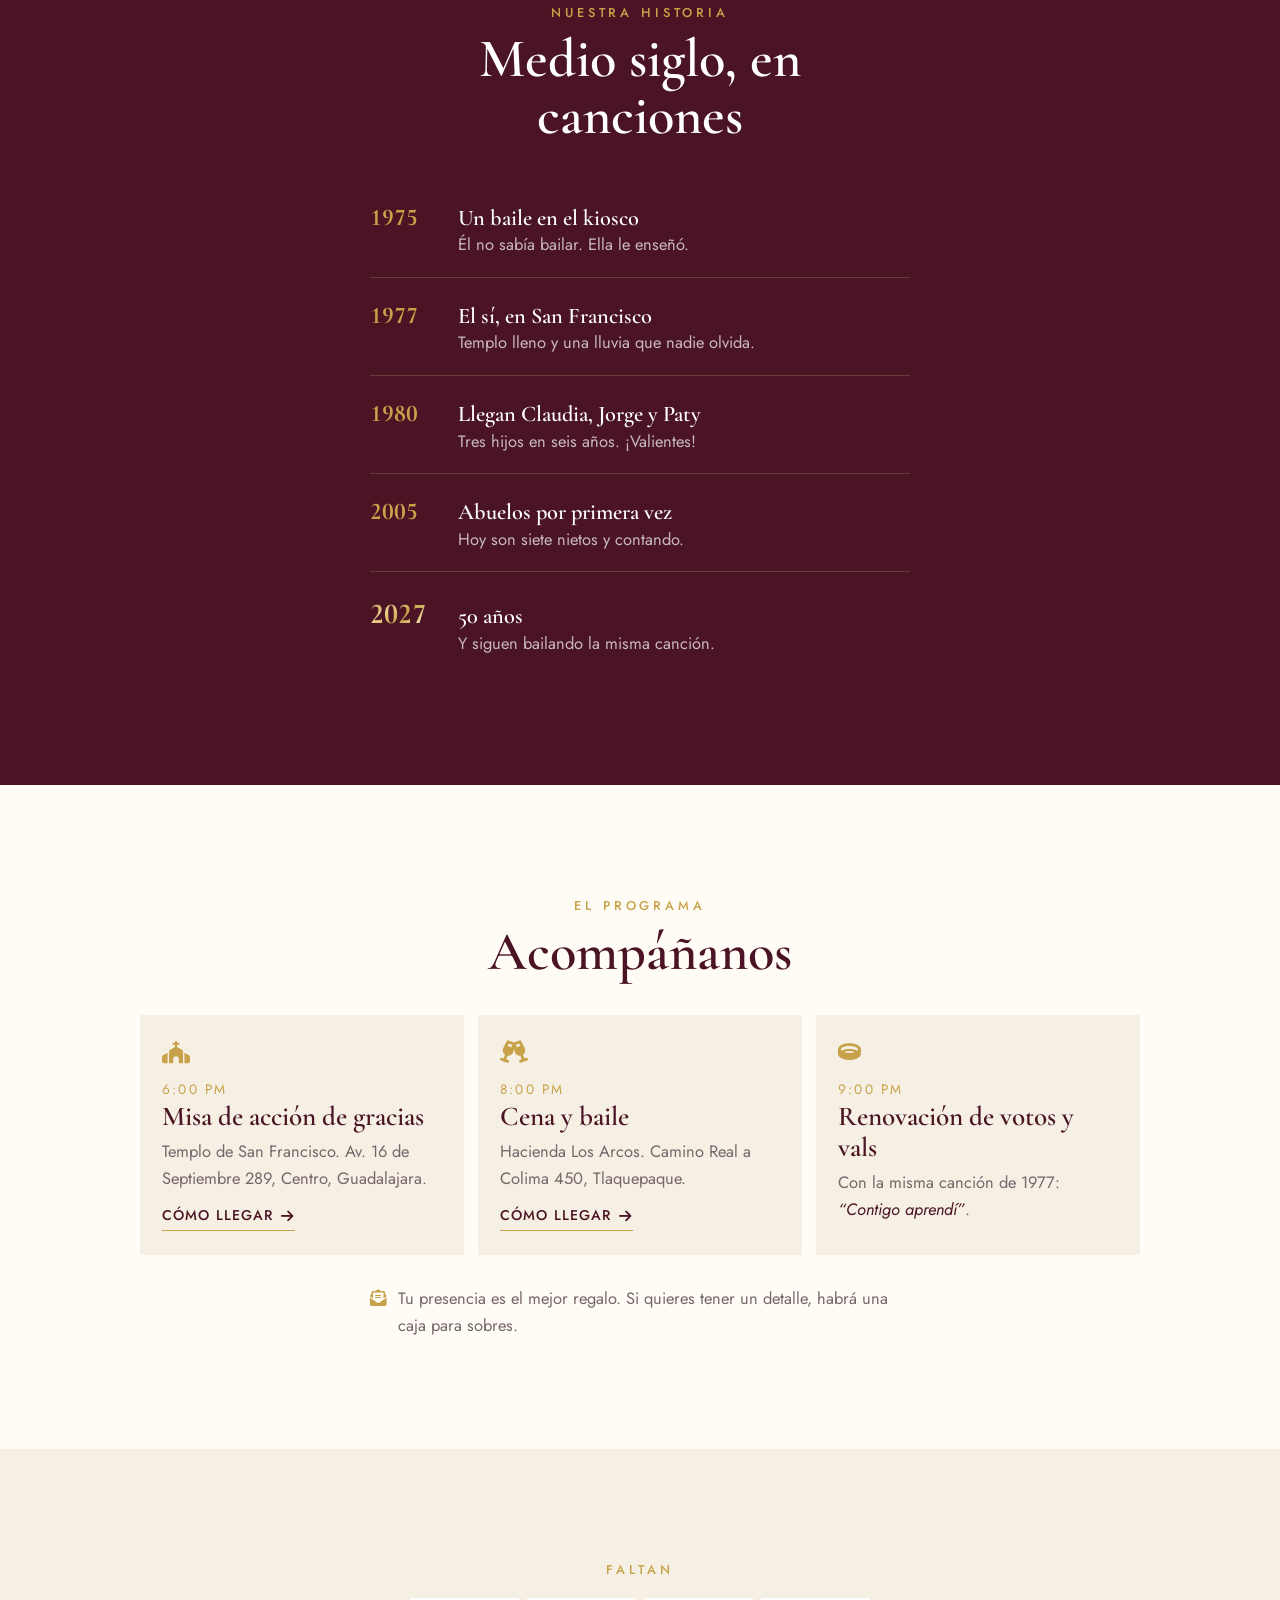
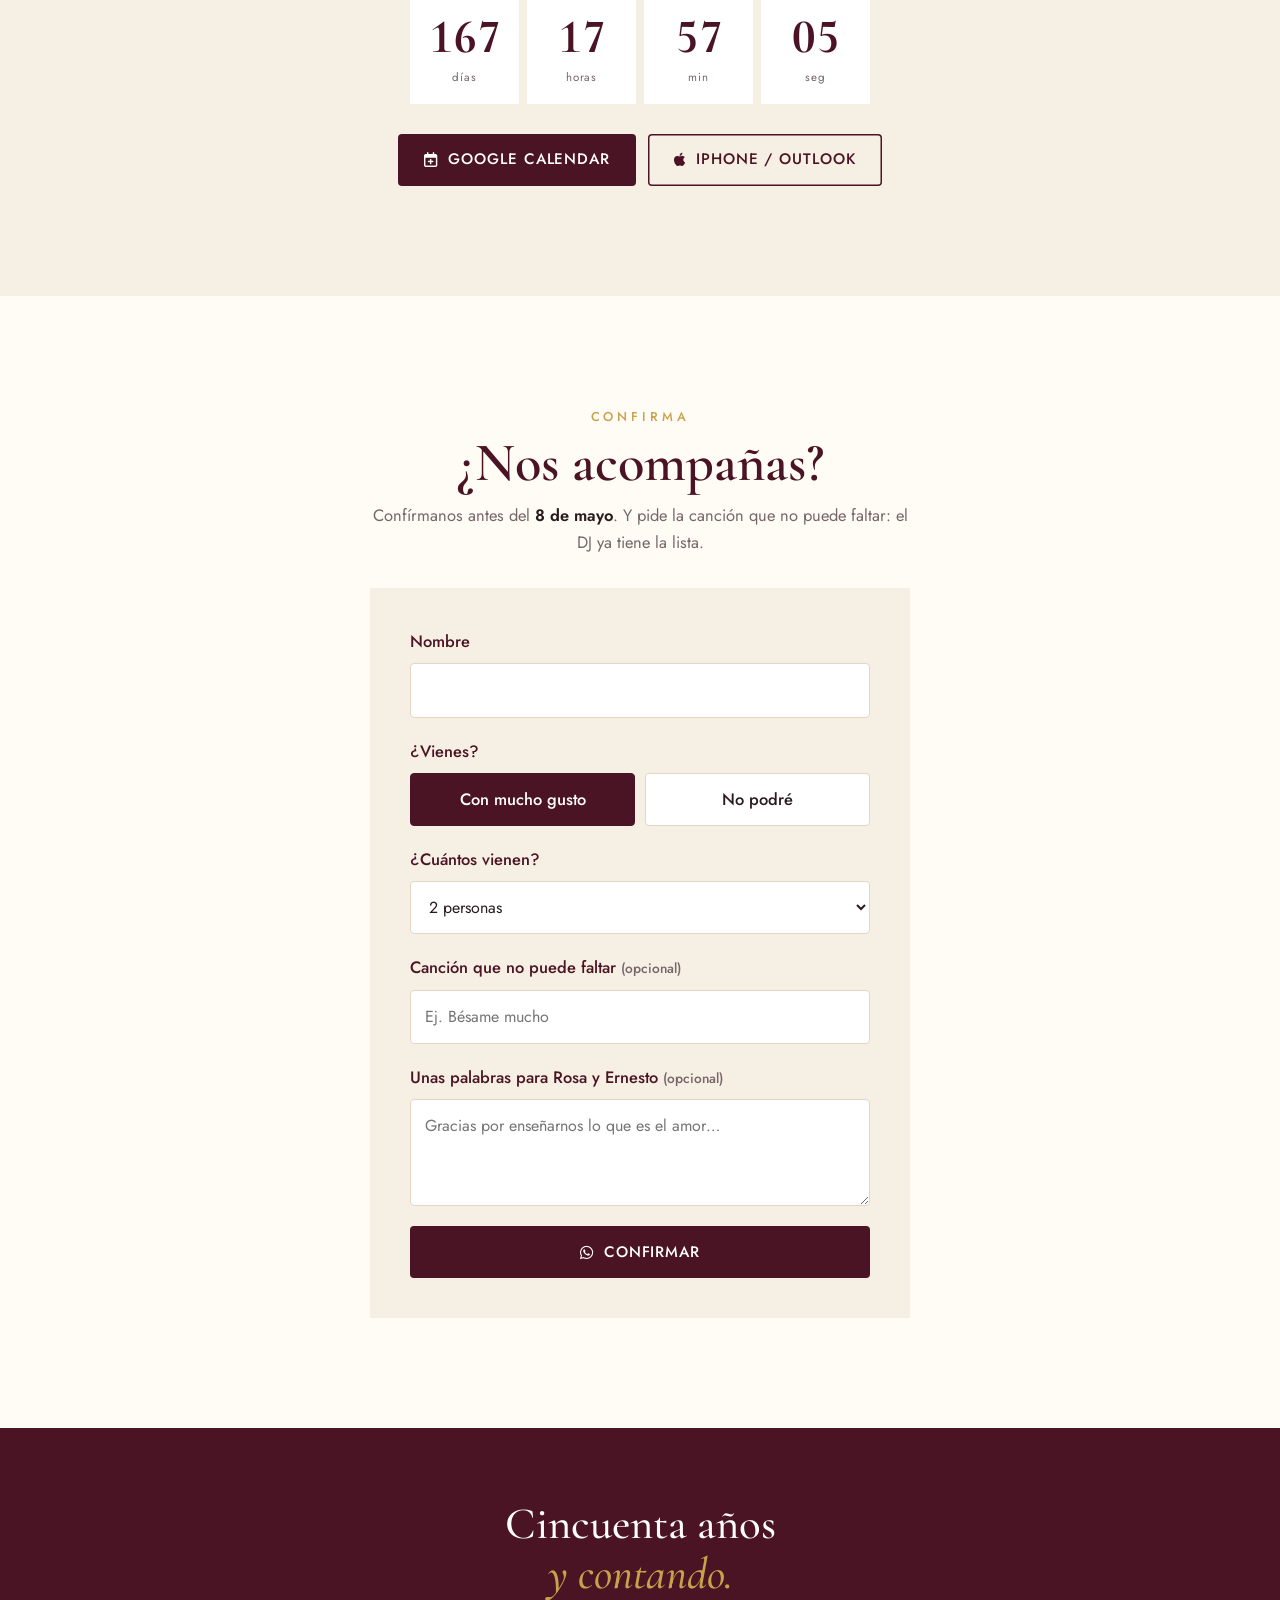
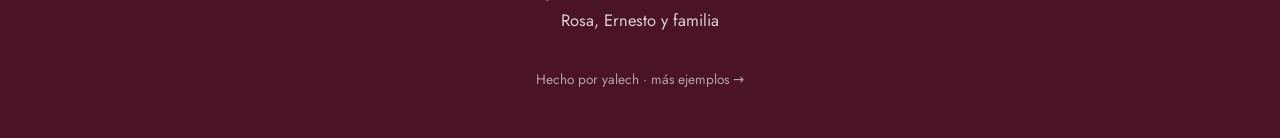
==== commit b30a803d: "Modo muestra: WhatsApp, llamar y correo enseñan lo que pasaría de verdad y una invitación a cotizar " ====
--- a/aniversario/index.html
+++ b/aniversario/index.html
@@ -184,5 +184,7 @@
   <script src="../assets/motion.js"></script>
   <script src="invitacion.js?v=1"></script>
   <script src="../comun.js?v=2"></script>
+  <!-- Modo muestra (ejemplo ficticio). Para un cliente real, borra la siguiente línea. -->
+  <script src="../assets/muestra.js?v=2" data-servicio="invitacion" data-ejemplo="Bodas de oro" data-para="Rosa y Ernesto"></script>
 </body>
 </html>
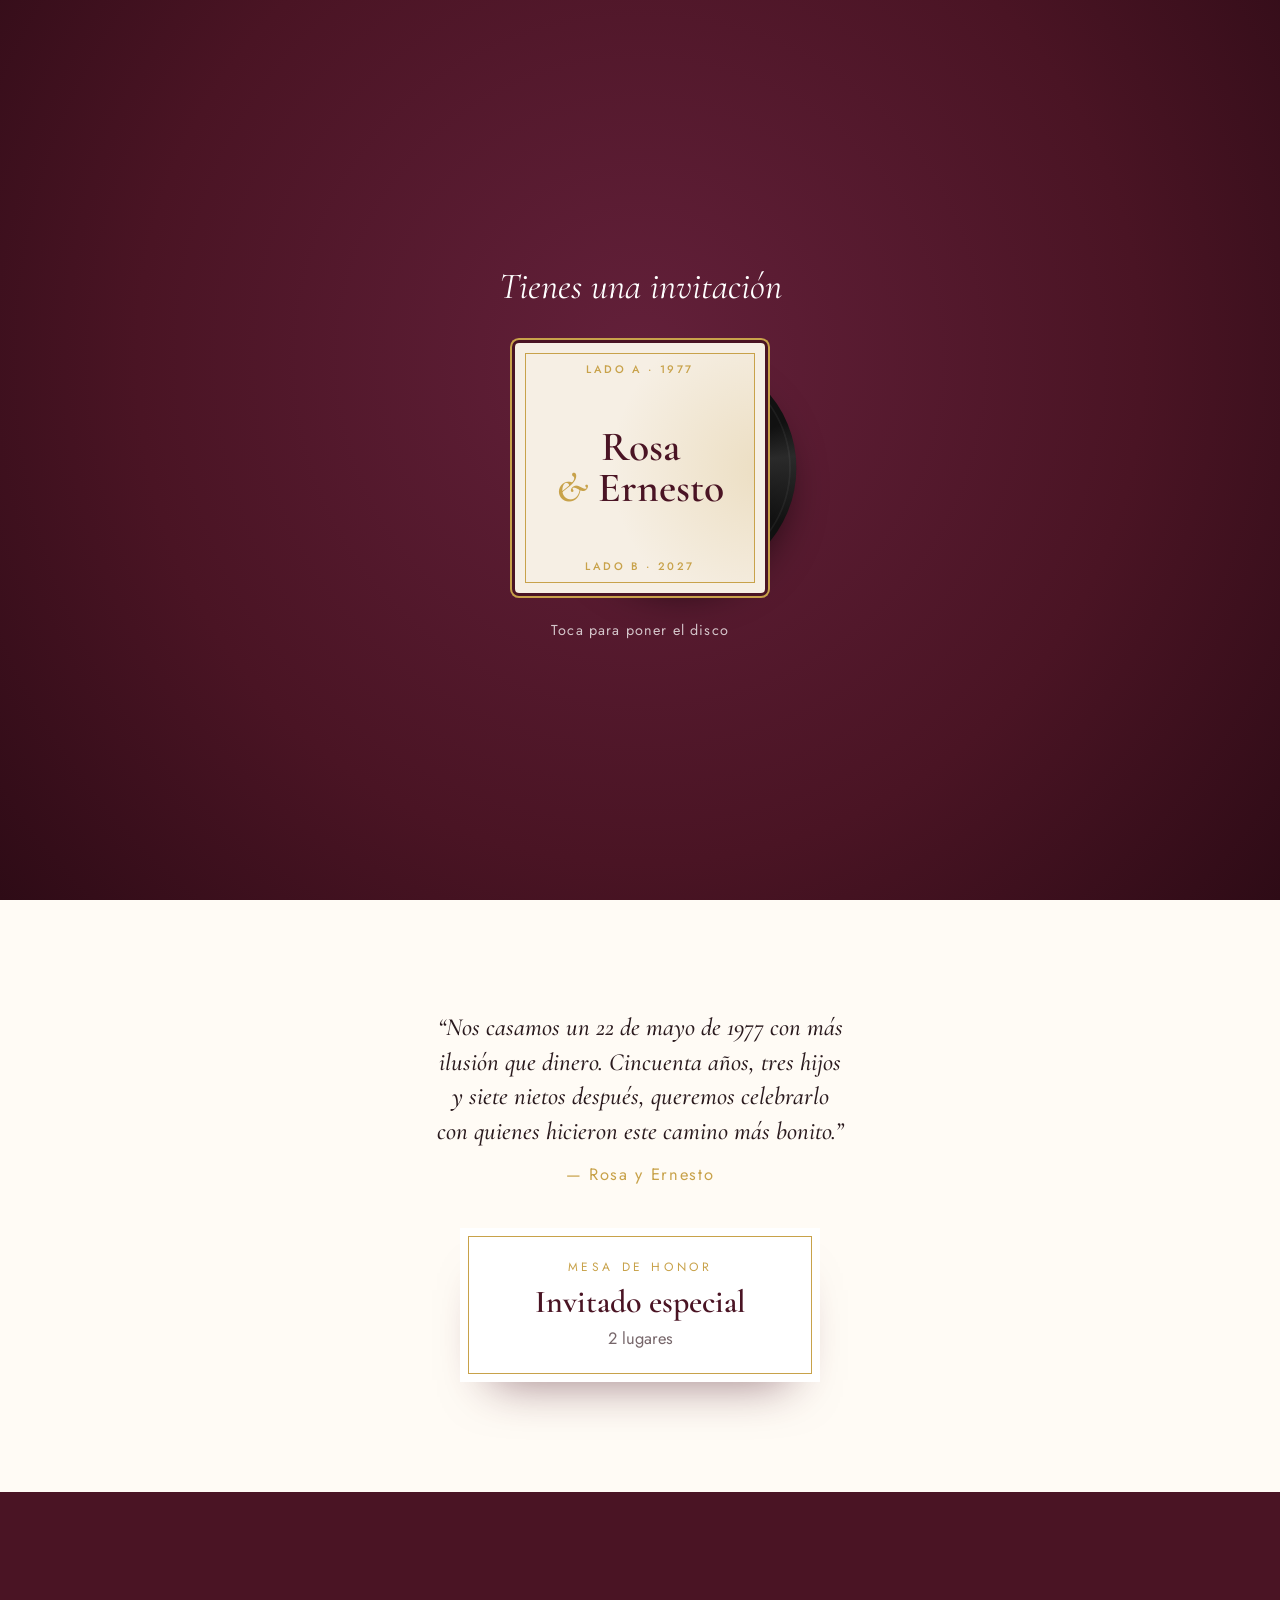
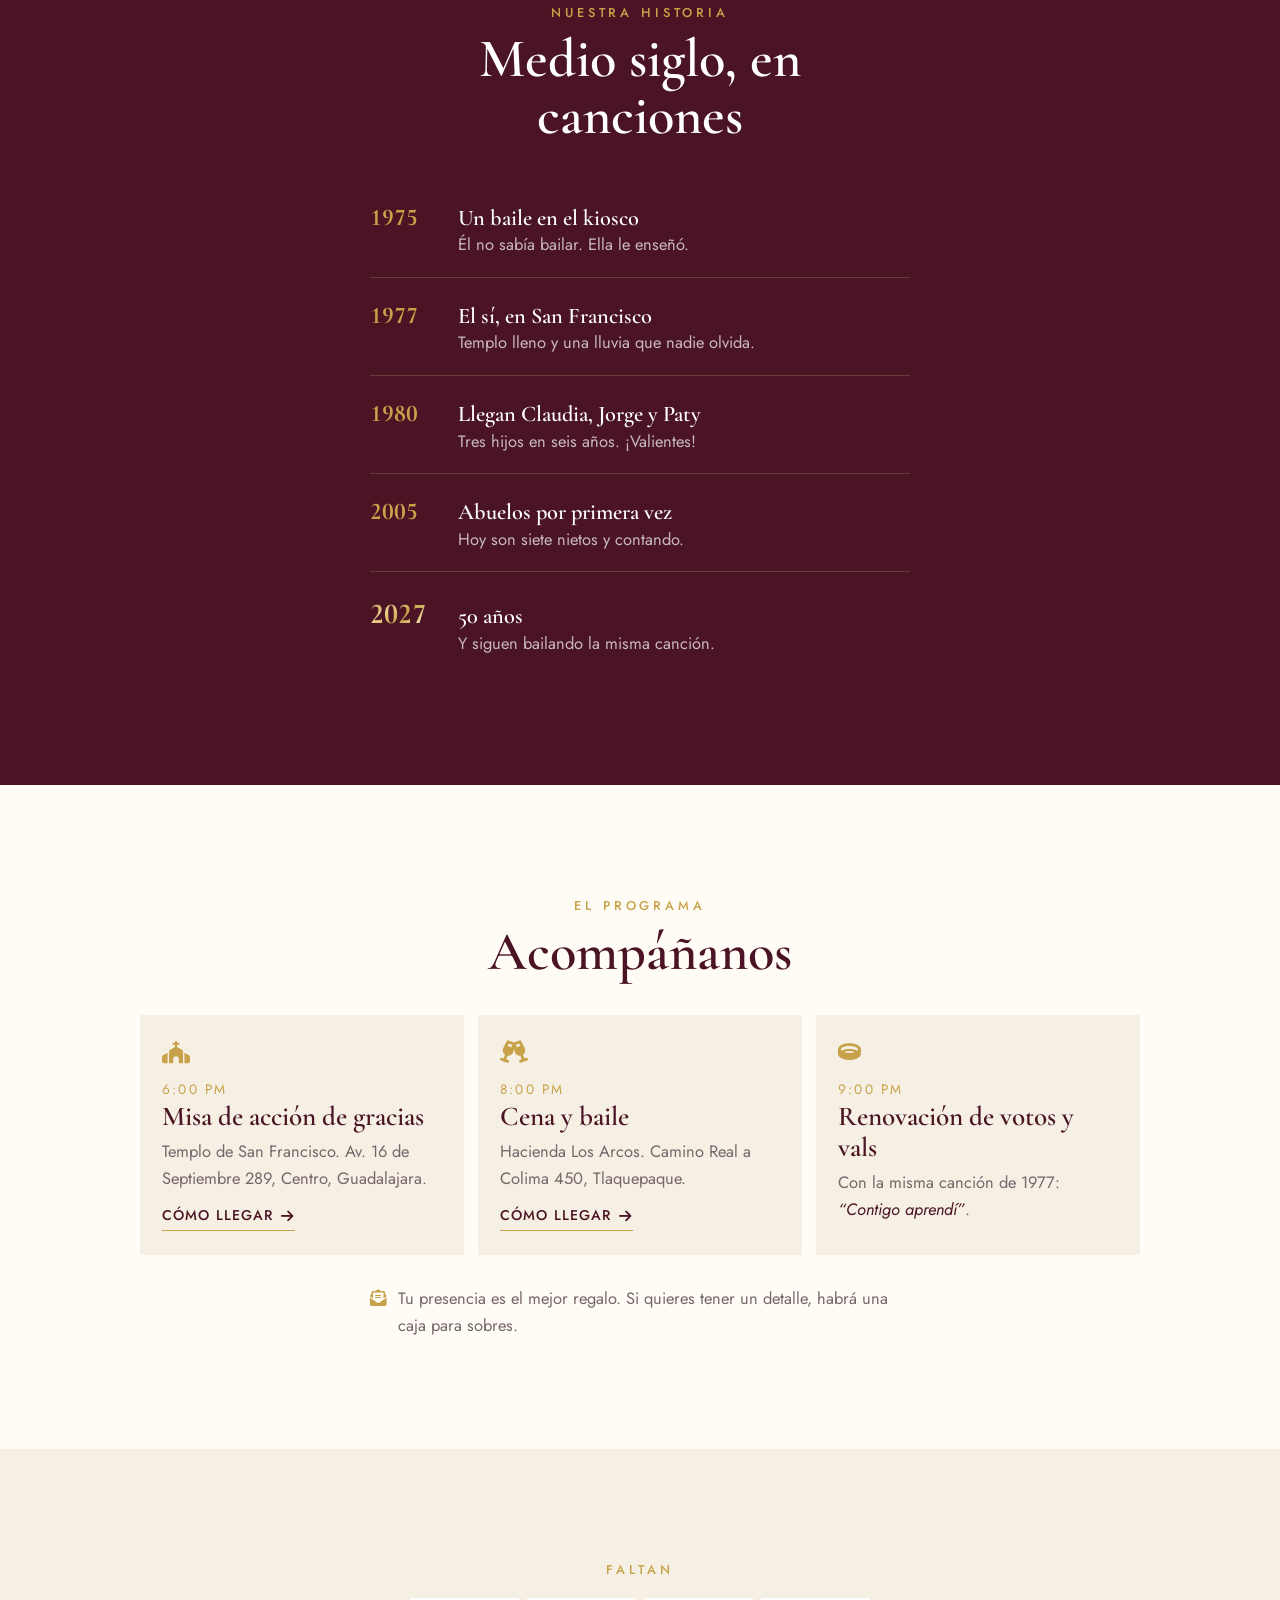
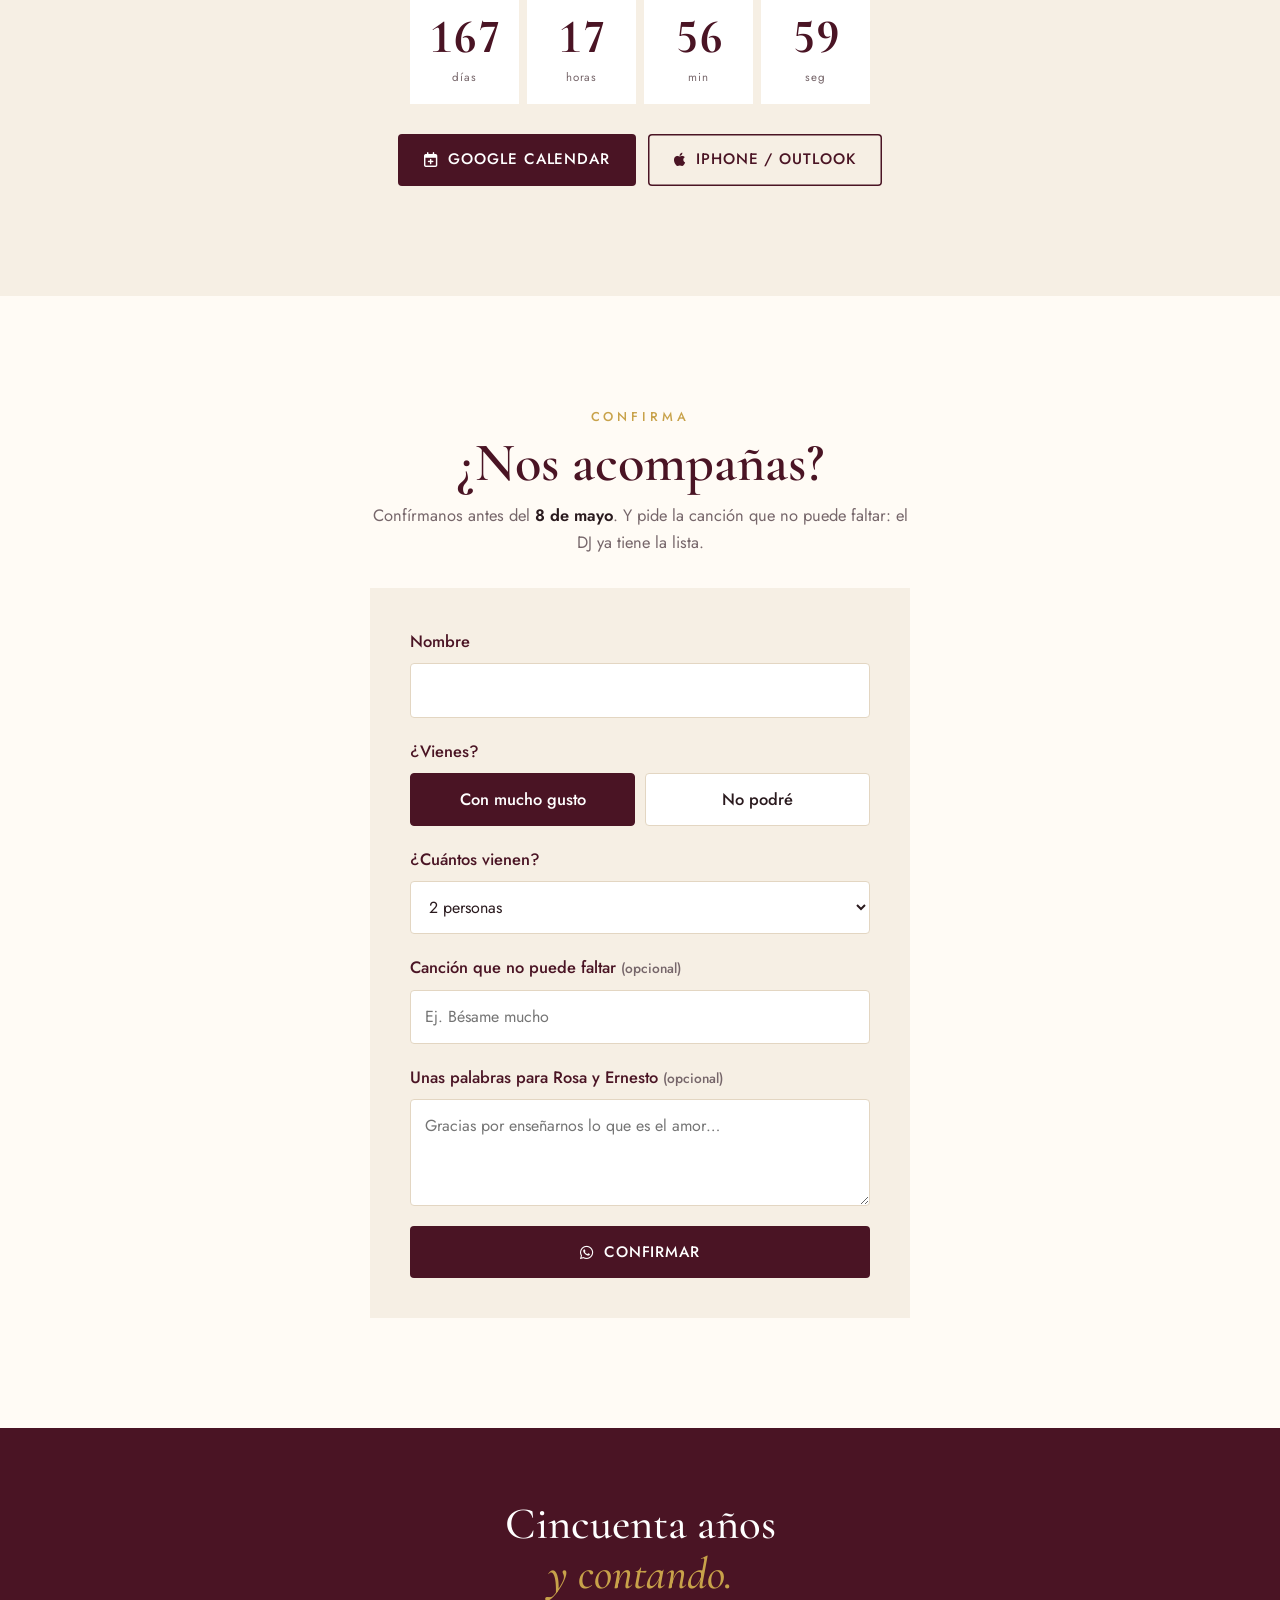
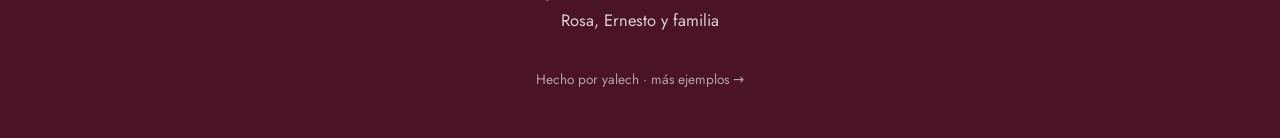
==== commit f54639ed: "Errores de formularios iguales en todos los ejemplos: el campo se marca en rojo, el cursor salta a é" ====
--- a/aniversario/index.html
+++ b/aniversario/index.html
@@ -186,5 +186,6 @@
   <script src="../comun.js?v=2"></script>
   <!-- Modo muestra (ejemplo ficticio). Para un cliente real, borra la siguiente línea. -->
   <script src="../assets/muestra.js?v=2" data-servicio="invitacion" data-ejemplo="Bodas de oro" data-para="Rosa y Ernesto"></script>
+  <script src="../assets/errores.js?v=1"></script>
 </body>
 </html>
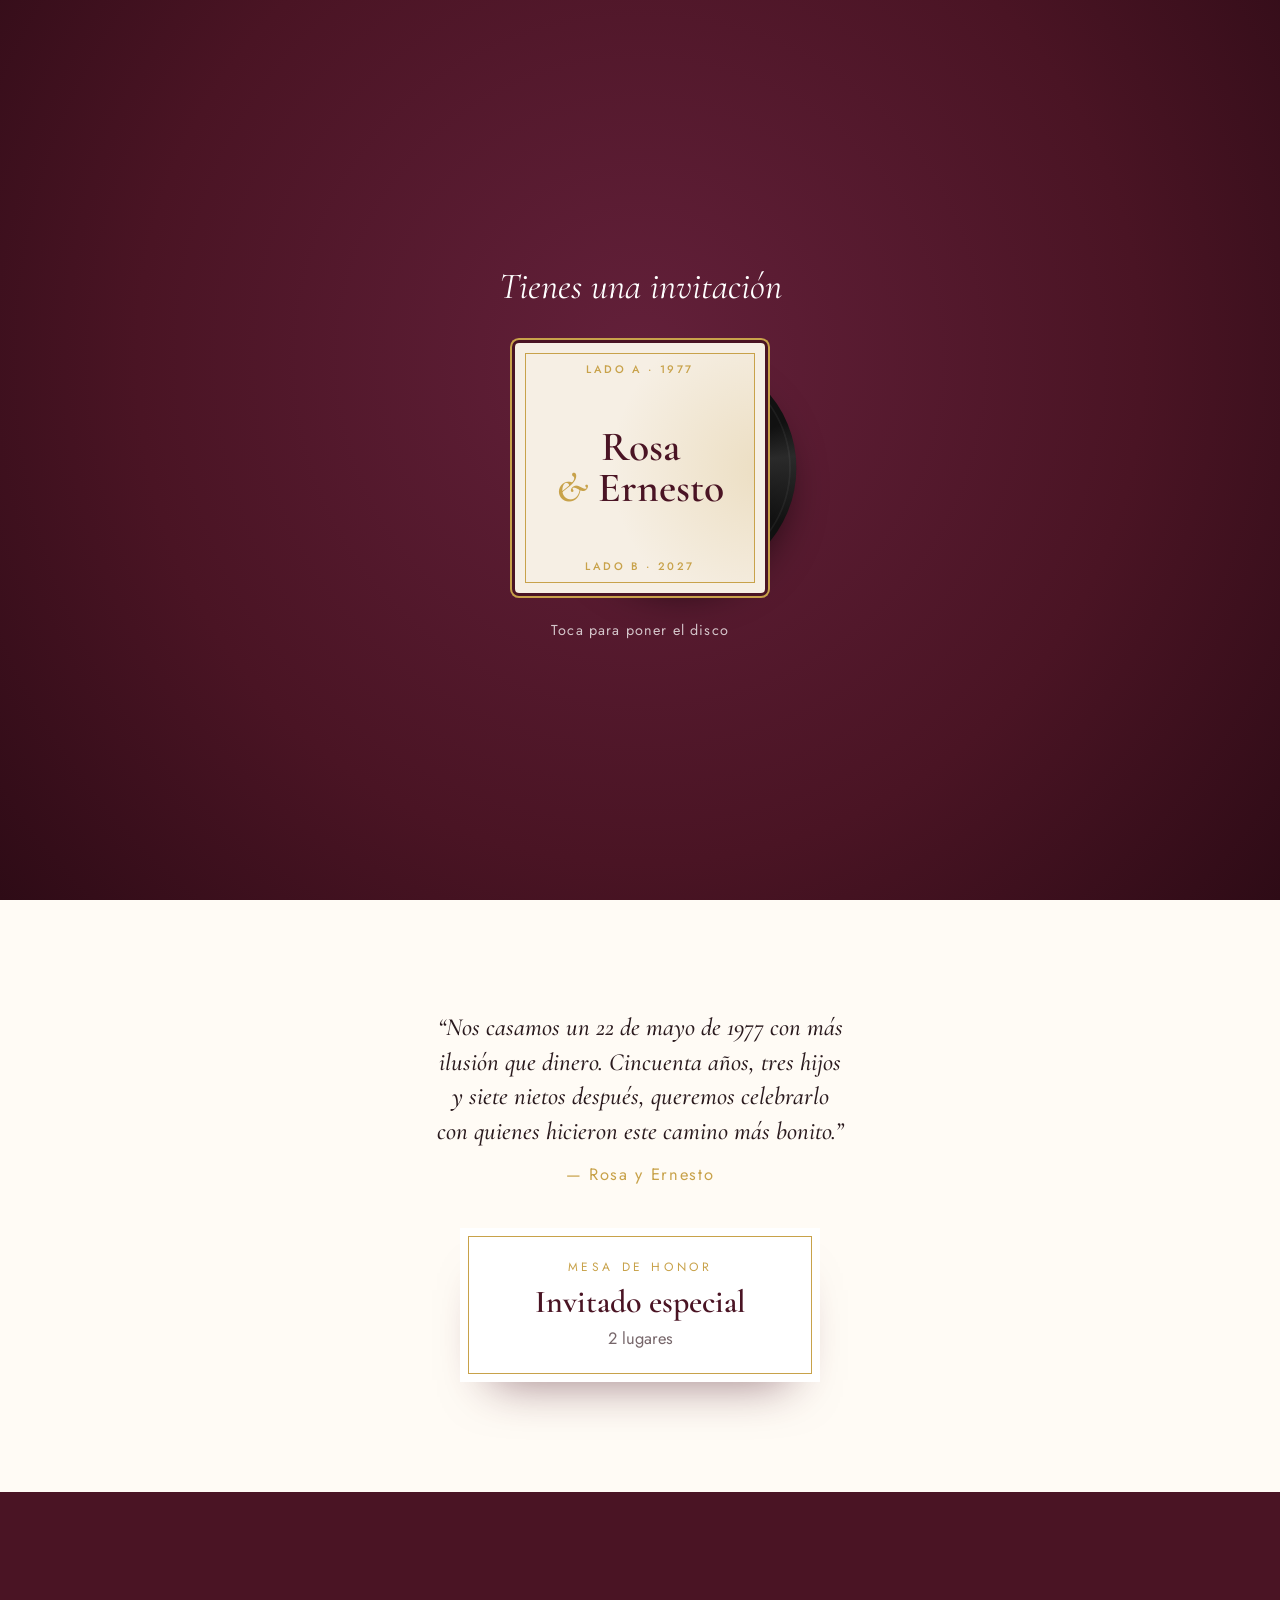
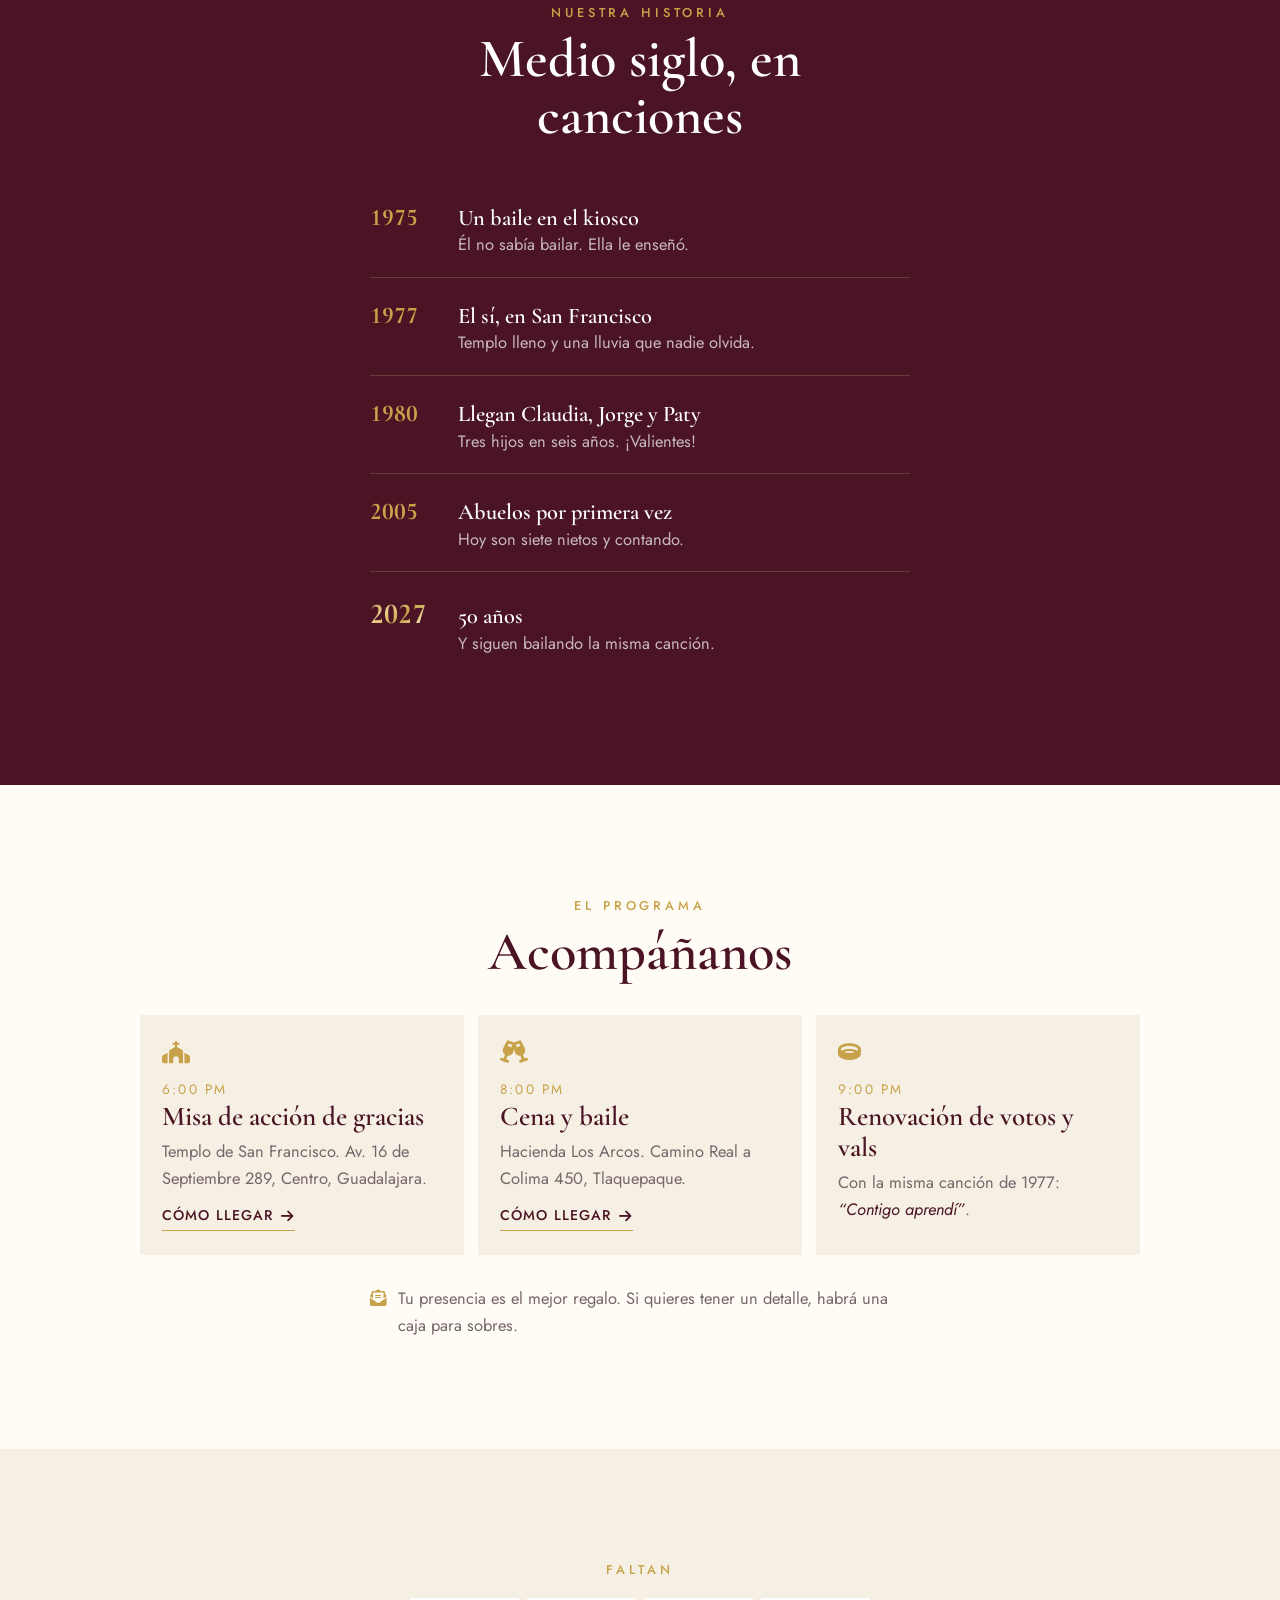
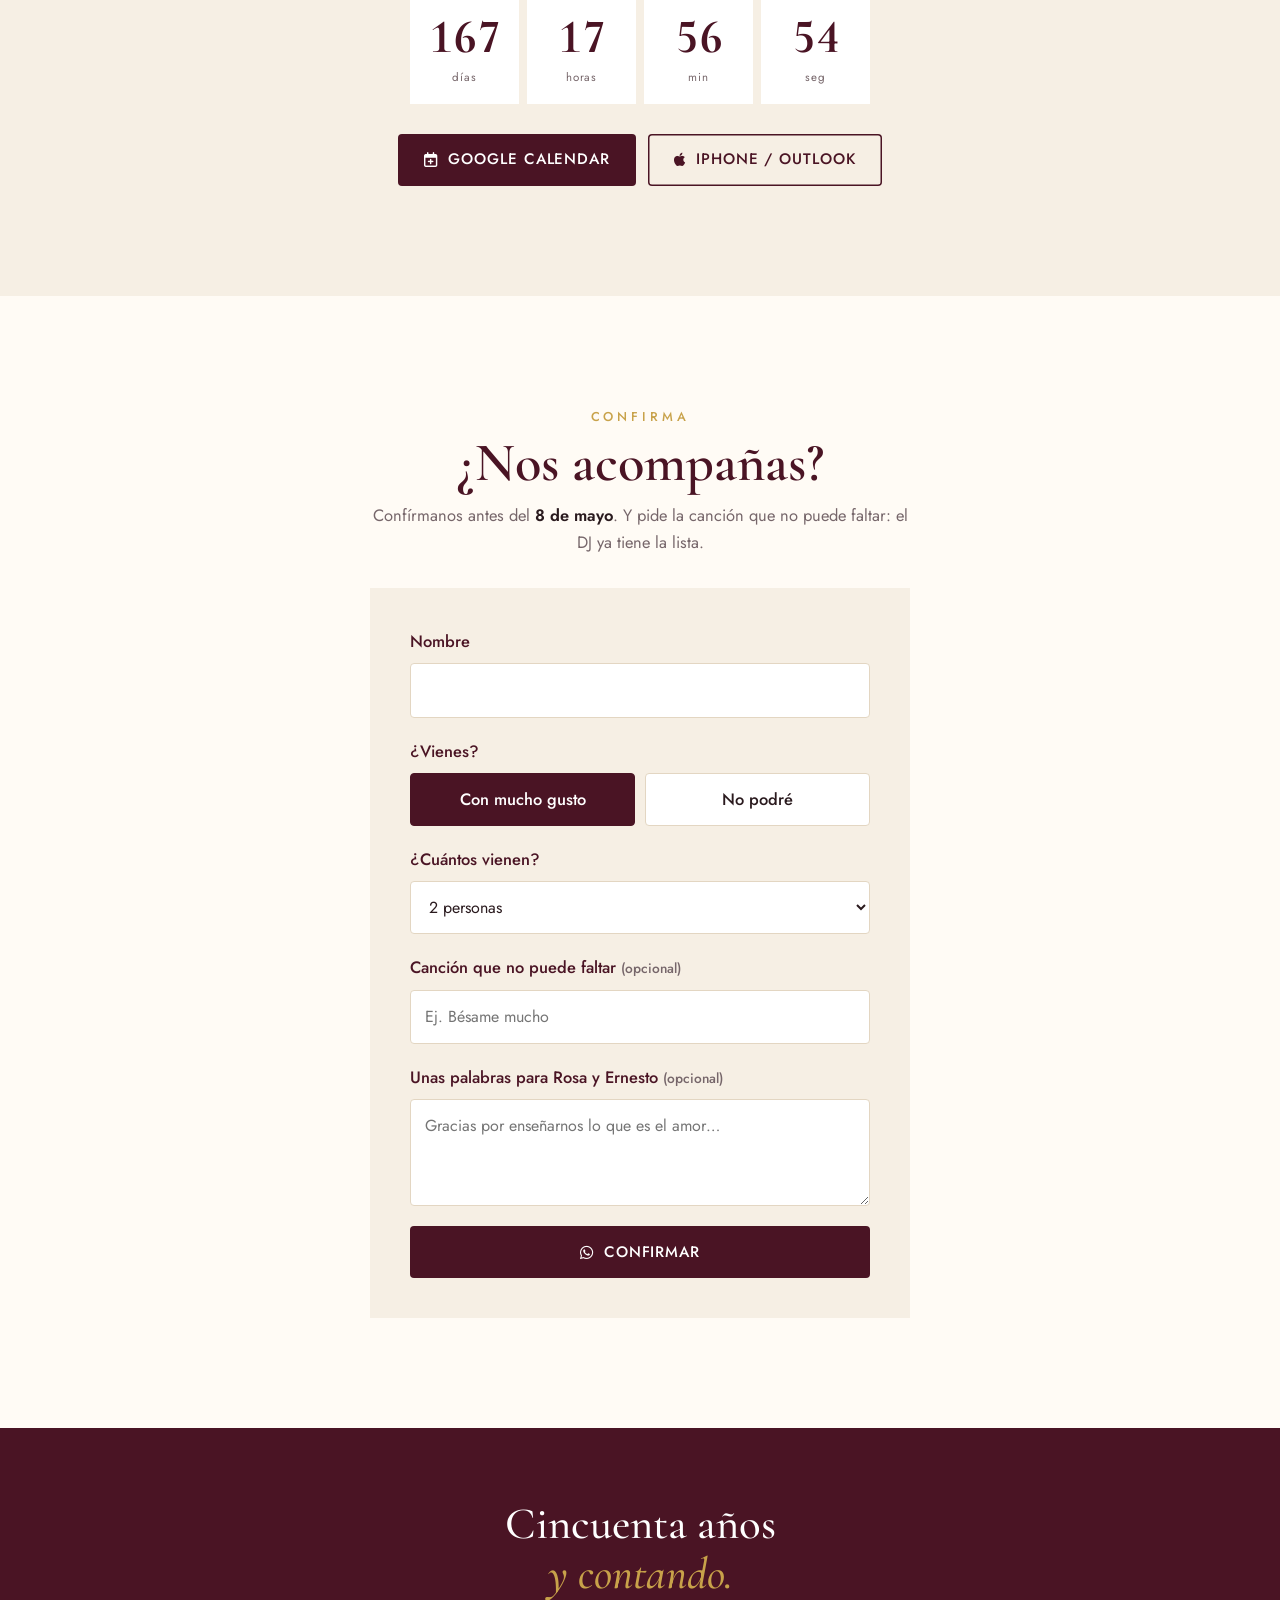
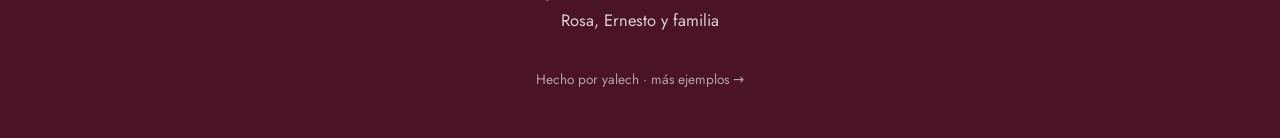
==== commit 3336a2c1: "Íconos propios y ligeros: solo los 226 íconos que se usan (unos 33 KB en lugar de unos 400 KB desde " ====
--- a/aniversario/index.html
+++ b/aniversario/index.html
@@ -20,7 +20,7 @@
   <link rel="preconnect" href="https://fonts.googleapis.com" />
   <link rel="preconnect" href="https://fonts.gstatic.com" crossorigin />
   <link href="https://fonts.googleapis.com/css2?family=Cormorant+Garamond:ital,wght@0,500;0,600;0,700;1,500&family=Jost:wght@400;500;600&display=swap" rel="stylesheet" />
-  <link rel="stylesheet" href="https://cdnjs.cloudflare.com/ajax/libs/font-awesome/6.5.1/css/all.min.css" integrity="sha512-DTOQO9RWCH3ppGqcWaEA1BIZOC6xxalwEsw9c2QQeAIftl+Vegovlnee1c9QX4TctnWMn13TZye+giMm8e2LwA==" crossorigin="anonymous" referrerpolicy="no-referrer" />
+  <link rel="stylesheet" href="../assets/iconos/iconos.css?v=1" />
   <link rel="stylesheet" href="styles.css?v=1" />
 </head>
 <body class="is-locked">
--- a/assets/iconos/iconos.css
+++ b/assets/iconos/iconos.css
@@ -0,0 +1,9 @@
+/*!
+ * Font Awesome Free 6.5.1 by @fontawesome - https://fontawesome.com
+ * License - https://fontawesome.com/license/free (Icons: CC BY 4.0, Fonts: SIL OFL 1.1, Code: MIT License)
+ * Copyright 2023 Fonticons, Inc.
+ */
+/* Versión ligera para yalech: solo los íconos que usan los ejemplos (se genera con iconos.py; no editar a mano). */
+
+.fa{font-family:var(--fa-style-family,"Font Awesome 6 Free");font-weight:var(--fa-style,900)}.fa,.fa-brands,.fa-classic,.fa-regular,.fa-sharp,.fa-solid,.fab,.far,.fas{-moz-osx-font-smoothing:grayscale;-webkit-font-smoothing:antialiased;display:var(--fa-display,inline-block);font-style:normal;font-variant:normal;line-height:1;text-rendering:auto}.fa-classic,.fa-regular,.fa-solid,.far,.fas{font-family:"Font Awesome 6 Free"}.fa-brands,.fab{font-family:"Font Awesome 6 Brands"}.fa-1x{font-size:1em}.fa-2x{font-size:2em}.fa-3x{font-size:3em}.fa-4x{font-size:4em}.fa-5x{font-size:5em}.fa-6x{font-size:6em}.fa-7x{font-size:7em}.fa-8x{font-size:8em}.fa-9x{font-size:9em}.fa-10x{font-size:10em}.fa-2xs{font-size:.625em;line-height:.1em;vertical-align:.225em}.fa-xs{font-size:.75em;line-height:.08333em;vertical-align:.125em}.fa-sm{font-size:.875em;line-height:.07143em;vertical-align:.05357em}.fa-lg{font-size:1.25em;line-height:.05em;vertical-align:-.075em}.fa-xl{font-size:1.5em;line-height:.04167em;vertical-align:-.125em}.fa-2xl{font-size:2em;line-height:.03125em;vertical-align:-.1875em}.fa-fw{text-align:center;width:1.25em}.fa-ul{list-style-type:none;margin-left:var(--fa-li-margin,2.5em);padding-left:0}.fa-ul>li{position:relative}.fa-li{left:calc(var(--fa-li-width, 2em)*-1);position:absolute;text-align:center;width:var(--fa-li-width,2em);line-height:inherit}.fa-border{border-radius:var(--fa-border-radius,.1em);border:var(--fa-border-width,.08em) var(--fa-border-style,solid) var(--fa-border-color,#eee);padding:var(--fa-border-padding,.2em .25em .15em)}.fa-pull-left{float:left;margin-right:var(--fa-pull-margin,.3em)}.fa-pull-right{float:right;margin-left:var(--fa-pull-margin,.3em)}.fa-beat{-webkit-animation-name:fa-beat;animation-name:fa-beat;-webkit-animation-delay:var(--fa-animation-delay,0s);animation-delay:var(--fa-animation-delay,0s);-webkit-animation-direction:var(--fa-animation-direction,normal);animation-direction:var(--fa-animation-direction,normal);-webkit-animation-duration:var(--fa-animation-duration,1s);animation-duration:var(--fa-animation-duration,1s);-webkit-animation-iteration-count:var(--fa-animation-iteration-count,infinite);animation-iteration-count:var(--fa-animation-iteration-count,infinite);-webkit-animation-timing-function:var(--fa-animation-timing,ease-in-out);animation-timing-function:var(--fa-animation-timing,ease-in-out)}.fa-bounce{-webkit-animation-name:fa-bounce;animation-name:fa-bounce;-webkit-animation-delay:var(--fa-animation-delay,0s);animation-delay:var(--fa-animation-delay,0s);-webkit-animation-direction:var(--fa-animation-direction,normal);animation-direction:var(--fa-animation-direction,normal);-webkit-animation-duration:var(--fa-animation-duration,1s);animation-duration:var(--fa-animation-duration,1s);-webkit-animation-iteration-count:var(--fa-animation-iteration-count,infinite);animation-iteration-count:var(--fa-animation-iteration-count,infinite);-webkit-animation-timing-function:var(--fa-animation-timing,cubic-bezier(.28,.84,.42,1));animation-timing-function:var(--fa-animation-timing,cubic-bezier(.28,.84,.42,1))}.fa-fade{-webkit-animation-name:fa-fade;animation-name:fa-fade;-webkit-animation-iteration-count:var(--fa-animation-iteration-count,infinite);animation-iteration-count:var(--fa-animation-iteration-count,infinite);-webkit-animation-timing-function:var(--fa-animation-timing,cubic-bezier(.4,0,.6,1));animation-timing-function:var(--fa-animation-timing,cubic-bezier(.4,0,.6,1))}.fa-beat-fade,.fa-fade{-webkit-animation-delay:var(--fa-animation-delay,0s);animation-delay:var(--fa-animation-delay,0s);-webkit-animation-direction:var(--fa-animation-direction,normal);animation-direction:var(--fa-animation-direction,normal);-webkit-animation-duration:var(--fa-animation-duration,1s);animation-duration:var(--fa-animation-duration,1s)}.fa-beat-fade{-webkit-animation-name:fa-beat-fade;animation-name:fa-beat-fade;-webkit-animation-iteration-count:var(--fa-animation-iteration-count,infinite);animation-iteration-count:var(--fa-animation-iteration-count,infinite);-webkit-animation-timing-function:var(--fa-animation-timing,cubic-bezier(.4,0,.6,1));animation-timing-function:var(--fa-animation-timing,cubic-bezier(.4,0,.6,1))}.fa-flip{-webkit-animation-name:fa-flip;animation-name:fa-flip;-webkit-animation-delay:var(--fa-animation-delay,0s);animation-delay:var(--fa-animation-delay,0s);-webkit-animation-direction:var(--fa-animation-direction,normal);animation-direction:var(--fa-animation-direction,normal);-webkit-animation-duration:var(--fa-animation-duration,1s);animation-duration:var(--fa-animation-duration,1s);-webkit-animation-iteration-count:var(--fa-animation-iteration-count,infinite);animation-iteration-count:var(--fa-animation-iteration-count,infinite);-webkit-animation-timing-function:var(--fa-animation-timing,ease-in-out);animation-timing-function:var(--fa-animation-timing,ease-in-out)}.fa-shake{-webkit-animation-name:fa-shake;animation-name:fa-shake;-webkit-animation-duration:var(--fa-animation-duration,1s);animation-duration:var(--fa-animation-duration,1s);-webkit-animation-iteration-count:var(--fa-animation-iteration-count,infinite);animation-iteration-count:var(--fa-animation-iteration-count,infinite);-webkit-animation-timing-function:var(--fa-animation-timing,linear);animation-timing-function:var(--fa-animation-timing,linear)}.fa-shake,.fa-spin{-webkit-animation-delay:var(--fa-animation-delay,0s);animation-delay:var(--fa-animation-delay,0s);-webkit-animation-direction:var(--fa-animation-direction,normal);animation-direction:var(--fa-animation-direction,normal)}.fa-spin{-webkit-animation-name:fa-spin;animation-name:fa-spin;-webkit-animation-duration:var(--fa-animation-duration,2s);animation-duration:var(--fa-animation-duration,2s);-webkit-animation-iteration-count:var(--fa-animation-iteration-count,infinite);animation-iteration-count:var(--fa-animation-iteration-count,infinite);-webkit-animation-timing-function:var(--fa-animation-timing,linear);animation-timing-function:var(--fa-animation-timing,linear)}.fa-spin-reverse{--fa-animation-direction:reverse}.fa-pulse,.fa-spin-pulse{-webkit-animation-name:fa-spin;animation-name:fa-spin;-webkit-animation-direction:var(--fa-animation-direction,normal);animation-direction:var(--fa-animation-direction,normal);-webkit-animation-duration:var(--fa-animation-duration,1s);animation-duration:var(--fa-animation-duration,1s);-webkit-animation-iteration-count:var(--fa-animation-iteration-count,infinite);animation-iteration-count:var(--fa-animation-iteration-count,infinite);-webkit-animation-timing-function:var(--fa-animation-timing,steps(8));animation-timing-function:var(--fa-animation-timing,steps(8))}@media (prefers-reduced-motion:reduce){.fa-beat,.fa-beat-fade,.fa-bounce,.fa-fade,.fa-flip,.fa-pulse,.fa-shake,.fa-spin,.fa-spin-pulse{-webkit-animation-delay:-1ms;animation-delay:-1ms;-webkit-animation-duration:1ms;animation-duration:1ms;-webkit-animation-iteration-count:1;animation-iteration-count:1;-webkit-transition-delay:0s;transition-delay:0s;-webkit-transition-duration:0s;transition-duration:0s}}@-webkit-keyframes fa-beat{0%,90%{-webkit-transform:scale(1);transform:scale(1)}45%{-webkit-transform:scale(var(--fa-beat-scale,1.25));transform:scale(var(--fa-beat-scale,1.25))}}@keyframes fa-beat{0%,90%{-webkit-transform:scale(1);transform:scale(1)}45%{-webkit-transform:scale(var(--fa-beat-scale,1.25));transform:scale(var(--fa-beat-scale,1.25))}}@-webkit-keyframes fa-bounce{0%{-webkit-transform:scale(1) translateY(0);transform:scale(1) translateY(0)}10%{-webkit-transform:scale(var(--fa-bounce-start-scale-x,1.1),var(--fa-bounce-start-scale-y,.9)) translateY(0);transform:scale(var(--fa-bounce-start-scale-x,1.1),var(--fa-bounce-start-scale-y,.9)) translateY(0)}30%{-webkit-transform:scale(var(--fa-bounce-jump-scale-x,.9),var(--fa-bounce-jump-scale-y,1.1)) translateY(var(--fa-bounce-height,-.5em));transform:scale(var(--fa-bounce-jump-scale-x,.9),var(--fa-bounce-jump-scale-y,1.1)) translateY(var(--fa-bounce-height,-.5em))}50%{-webkit-transform:scale(var(--fa-bounce-land-scale-x,1.05),var(--fa-bounce-land-scale-y,.95)) translateY(0);transform:scale(var(--fa-bounce-land-scale-x,1.05),var(--fa-bounce-land-scale-y,.95)) translateY(0)}57%{-webkit-transform:scale(1) translateY(var(--fa-bounce-rebound,-.125em));transform:scale(1) translateY(var(--fa-bounce-rebound,-.125em))}64%{-webkit-transform:scale(1) translateY(0);transform:scale(1) translateY(0)}to{-webkit-transform:scale(1) translateY(0);transform:scale(1) translateY(0)}}@keyframes fa-bounce{0%{-webkit-transform:scale(1) translateY(0);transform:scale(1) translateY(0)}10%{-webkit-transform:scale(var(--fa-bounce-start-scale-x,1.1),var(--fa-bounce-start-scale-y,.9)) translateY(0);transform:scale(var(--fa-bounce-start-scale-x,1.1),var(--fa-bounce-start-scale-y,.9)) translateY(0)}30%{-webkit-transform:scale(var(--fa-bounce-jump-scale-x,.9),var(--fa-bounce-jump-scale-y,1.1)) translateY(var(--fa-bounce-height,-.5em));transform:scale(var(--fa-bounce-jump-scale-x,.9),var(--fa-bounce-jump-scale-y,1.1)) translateY(var(--fa-bounce-height,-.5em))}50%{-webkit-transform:scale(var(--fa-bounce-land-scale-x,1.05),var(--fa-bounce-land-scale-y,.95)) translateY(0);transform:scale(var(--fa-bounce-land-scale-x,1.05),var(--fa-bounce-land-scale-y,.95)) translateY(0)}57%{-webkit-transform:scale(1) translateY(var(--fa-bounce-rebound,-.125em));transform:scale(1) translateY(var(--fa-bounce-rebound,-.125em))}64%{-webkit-transform:scale(1) translateY(0);transform:scale(1) translateY(0)}to{-webkit-transform:scale(1) translateY(0);transform:scale(1) translateY(0)}}@-webkit-keyframes fa-fade{50%{opacity:var(--fa-fade-opacity,.4)}}@keyframes fa-fade{50%{opacity:var(--fa-fade-opacity,.4)}}@-webkit-keyframes fa-beat-fade{0%,to{opacity:var(--fa-beat-fade-opacity,.4);-webkit-transform:scale(1);transform:scale(1)}50%{opacity:1;-webkit-transform:scale(var(--fa-beat-fade-scale,1.125));transform:scale(var(--fa-beat-fade-scale,1.125))}}@keyframes fa-beat-fade{0%,to{opacity:var(--fa-beat-fade-opacity,.4);-webkit-transform:scale(1);transform:scale(1)}50%{opacity:1;-webkit-transform:scale(var(--fa-beat-fade-scale,1.125));transform:scale(var(--fa-beat-fade-scale,1.125))}}@-webkit-keyframes fa-flip{50%{-webkit-transform:rotate3d(var(--fa-flip-x,0),var(--fa-flip-y,1),var(--fa-flip-z,0),var(--fa-flip-angle,-180deg));transform:rotate3d(var(--fa-flip-x,0),var(--fa-flip-y,1),var(--fa-flip-z,0),var(--fa-flip-angle,-180deg))}}@keyframes fa-flip{50%{-webkit-transform:rotate3d(var(--fa-flip-x,0),var(--fa-flip-y,1),var(--fa-flip-z,0),var(--fa-flip-angle,-180deg));transform:rotate3d(var(--fa-flip-x,0),var(--fa-flip-y,1),var(--fa-flip-z,0),var(--fa-flip-angle,-180deg))}}@-webkit-keyframes fa-shake{0%{-webkit-transform:rotate(-15deg);transform:rotate(-15deg)}4%{-webkit-transform:rotate(15deg);transform:rotate(15deg)}8%,24%{-webkit-transform:rotate(-18deg);transform:rotate(-18deg)}12%,28%{-webkit-transform:rotate(18deg);transform:rotate(18deg)}16%{-webkit-transform:rotate(-22deg);transform:rotate(-22deg)}20%{-webkit-transform:rotate(22deg);transform:rotate(22deg)}32%{-webkit-transform:rotate(-12deg);transform:rotate(-12deg)}36%{-webkit-transform:rotate(12deg);transform:rotate(12deg)}40%,to{-webkit-transform:rotate(0deg);transform:rotate(0deg)}}@keyframes fa-shake{0%{-webkit-transform:rotate(-15deg);transform:rotate(-15deg)}4%{-webkit-transform:rotate(15deg);transform:rotate(15deg)}8%,24%{-webkit-transform:rotate(-18deg);transform:rotate(-18deg)}12%,28%{-webkit-transform:rotate(18deg);transform:rotate(18deg)}16%{-webkit-transform:rotate(-22deg);transform:rotate(-22deg)}20%{-webkit-transform:rotate(22deg);transform:rotate(22deg)}32%{-webkit-transform:rotate(-12deg);transform:rotate(-12deg)}36%{-webkit-transform:rotate(12deg);transform:rotate(12deg)}40%,to{-webkit-transform:rotate(0deg);transform:rotate(0deg)}}@-webkit-keyframes fa-spin{0%{-webkit-transform:rotate(0deg);transform:rotate(0deg)}to{-webkit-transform:rotate(1turn);transform:rotate(1turn)}}@keyframes fa-spin{0%{-webkit-transform:rotate(0deg);transform:rotate(0deg)}to{-webkit-transform:rotate(1turn);transform:rotate(1turn)}}.fa-rotate-90{-webkit-transform:rotate(90deg);transform:rotate(90deg)}.fa-rotate-180{-webkit-transform:rotate(180deg);transform:rotate(180deg)}.fa-rotate-270{-webkit-transform:rotate(270deg);transform:rotate(270deg)}.fa-flip-horizontal{-webkit-transform:scaleX(-1);transform:scaleX(-1)}.fa-flip-vertical{-webkit-transform:scaleY(-1);transform:scaleY(-1)}.fa-flip-both,.fa-flip-horizontal.fa-flip-vertical{-webkit-transform:scale(-1);transform:scale(-1)}.fa-rotate-by{-webkit-transform:rotate(var(--fa-rotate-angle,none));transform:rotate(var(--fa-rotate-angle,none))}.fa-stack{display:inline-block;height:2em;line-height:2em;position:relative;vertical-align:middle;width:2.5em}.fa-stack-1x,.fa-stack-2x{left:0;position:absolute;text-align:center;width:100%;z-index:var(--fa-stack-z-index,auto)}.fa-stack-1x{line-height:inherit}.fa-stack-2x{font-size:2em}.fa-inverse{color:var(--fa-inverse,#fff)}.fa-trash-can:before{content:"\f2ed"}.fa-stethoscope:before{content:"\f0f1"}.fa-file-lines:before{content:"\f15c"}.fa-ring:before{content:"\f70b"}.fa-calendar-days:before{content:"\f073"}.fa-door-open:before{content:"\f52b"}.fa-soap:before{content:"\e06e"}.fa-face-smile-beam:before{content:"\f5b8"}.fa-flag-checkered:before{content:"\f11e"}.fa-beer-mug-empty:before{content:"\f0fc"}.fa-fire-flame-simple:before{content:"\f46a"}.fa-address-book:before{content:"\f2b9"}.fa-comments:before{content:"\f086"}.fa-clipboard-list:before{content:"\f46d"}.fa-truck-ramp-box:before{content:"\f4de"}.fa-toggle-off:before{content:"\f204"}.fa-paw:before{content:"\f1b0"}.fa-cloud:before{content:"\f0c2"}.fa-bell-concierge:before{content:"\f562"}.fa-people-arrows:before{content:"\e068"}.fa-scissors:before{content:"\f0c4"}.fa-laptop-code:before{content:"\f5fc"}.fa-bars:before{content:"\f0c9"}.fa-heart-crack:before{content:"\f7a9"}.fa-lightbulb:before{content:"\f0eb"}.fa-fire-burner:before{content:"\e4f1"}.fa-flag:before{content:"\f024"}.fa-volume-low:before{content:"\f027"}.fa-circle-dot:before{content:"\f192"}.fa-campground:before{content:"\f6bb"}.fa-paintbrush:before{content:"\f1fc"}.fa-lock:before{content:"\f023"}.fa-tree:before{content:"\f1bb"}.fa-car-side:before{content:"\f5e4"}.fa-share-nodes:before{content:"\f1e0"}.fa-hourglass-half:before{content:"\f252"}.fa-microscope:before{content:"\f610"}.fa-sink:before{content:"\e06d"}.fa-bag-shopping:before{content:"\f290"}.fa-users:before{content:"\f0c0"}.fa-hand:before{content:"\f256"}.fa-plug:before{content:"\f1e6"}.fa-tooth:before{content:"\f5c9"}.fa-bicycle:before{content:"\f206"}.fa-truck-medical:before{content:"\f0f9"}.fa-school:before{content:"\f549"}.fa-money-bill:before{content:"\f0d6"}.fa-chart-simple:before{content:"\e473"}.fa-wand-magic-sparkles:before{content:"\e2ca"}.fa-user:before{content:"\f007"}.fa-van-shuttle:before{content:"\f5b6"}.fa-key:before{content:"\f084"}.fa-globe:before{content:"\f0ac"}.fa-location-arrow:before{content:"\f124"}.fa-money-bill-wave:before{content:"\f53a"}.fa-star:before{content:"\f005"}.fa-cross:before{content:"\f654"}.fa-box:before{content:"\f466"}.fa-shapes:before{content:"\f61f"}.fa-person-breastfeeding:before{content:"\e53a"}.fa-heart-pulse:before{content:"\f21e"}.fa-temperature-high:before{content:"\f769"}.fa-crown:before{content:"\f521"}.fa-user-group:before{content:"\f500"}.fa-fire:before{content:"\f06d"}.fa-pepper-hot:before{content:"\f816"}.fa-champagne-glasses:before{content:"\f79f"}.fa-wifi:before{content:"\f1eb"}.fa-bath:before{content:"\f2cd"}.fa-mug-hot:before{content:"\f7b6"}.fa-gift:before{content:"\f06b"}.fa-rotate-left:before{content:"\f2ea"}.fa-table-columns:before{content:"\f0db"}.fa-handshake:before{content:"\f2b5"}.fa-chair:before{content:"\f6c0"}.fa-circle-check:before{content:"\f058"}.fa-user-tie:before{content:"\f508"}.fa-certificate:before{content:"\f0a3"}.fa-box-open:before{content:"\f49e"}.fa-spa:before{content:"\f5bb"}.fa-diamond-turn-right:before{content:"\f5eb"}.fa-seedling:before{content:"\f4d8"}.fa-left-right:before{content:"\f337"}.fa-bowl-food:before{content:"\e4c6"}.fa-children:before{content:"\e4e1"}.fa-shield-halved:before{content:"\f3ed"}.fa-couch:before{content:"\f4b8"}.fa-church:before{content:"\f51d"}.fa-snowflake:before{content:"\f2dc"}.fa-question:before{content:"\3f"}.fa-file-signature:before{content:"\f573"}.fa-hand-holding-heart:before{content:"\f4be"}.fa-leaf:before{content:"\f06c"}.fa-arrow-right:before{content:"\f061"}.fa-cash-register:before{content:"\f788"}.fa-screwdriver-wrench:before{content:"\f7d9"}.fa-heart:before{content:"\f004"}.fa-bottle-water:before{content:"\e4c5"}.fa-kitchen-set:before{content:"\e51a"}.fa-cube:before{content:"\f1b2"}.fa-shield-dog:before{content:"\e573"}.fa-circle:before{content:"\f111"}.fa-user-astronaut:before{content:"\f4fb"}.fa-wallet:before{content:"\f555"}.fa-wrench:before{content:"\f0ad"}.fa-cat:before{content:"\f6be"}.fa-tags:before{content:"\f02c"}.fa-square-parking:before{content:"\f540"}.fa-faucet-drip:before{content:"\e006"}.fa-eye:before{content:"\f06e"}.fa-user-slash:before{content:"\f506"}.fa-pen:before{content:"\f304"}.fa-house-chimney:before{content:"\e3af"}.fa-comment-dots:before{content:"\f4ad"}.fa-phone:before{content:"\f095"}.fa-child-reaching:before{content:"\e59d"}.fa-door-closed:before{content:"\f52a"}.fa-shirt:before{content:"\f553"}.fa-headphones:before{content:"\f025"}.fa-arrow-left:before{content:"\f060"}.fa-table-cells:before{content:"\f00a"}.fa-person-dress:before{content:"\f182"}.fa-phone-volume:before{content:"\f2a0"}.fa-tag:before{content:"\f02b"}.fa-cake-candles:before{content:"\f1fd"}.fa-envelope:before{content:"\f0e0"}.fa-circle-info:before{content:"\f05a"}.fa-camera:before{content:"\f030"}.fa-hand-holding-droplet:before{content:"\f4c1"}.fa-calendar-check:before{content:"\f274"}.fa-truck:before{content:"\f0d1"}.fa-tent:before{content:"\e57d"}.fa-cookie:before{content:"\f563"}.fa-dumbbell:before{content:"\f44b"}.fa-calendar-plus:before{content:"\f271"}.fa-minus:before{content:"\f068"}.fa-clock:before{content:"\f017"}.fa-keyboard:before{content:"\f11c"}.fa-flask:before{content:"\f0c3"}.fa-ticket:before{content:"\f145"}.fa-power-off:before{content:"\f011"}.fa-id-card:before{content:"\f2c2"}.fa-utensils:before{content:"\f2e7"}.fa-bolt:before{content:"\f0e7"}.fa-toilet:before{content:"\f7d8"}.fa-sun:before{content:"\f185"}.fa-grip-lines:before{content:"\f7a4"}.fa-credit-card:before{content:"\f09d"}.fa-car:before{content:"\f1b9"}.fa-mountain-sun:before{content:"\e52f"}.fa-bed:before{content:"\f236"}.fa-podcast:before{content:"\f2ce"}.fa-location-dot:before{content:"\f3c5"}.fa-person-swimming:before{content:"\f5c4"}.fa-arrow-down:before{content:"\f063"}.fa-droplet:before{content:"\f043"}.fa-earth-americas:before{content:"\f57d"}.fa-dove:before{content:"\f4ba"}.fa-socks:before{content:"\f696"}.fa-envelope-open-text:before{content:"\f658"}.fa-boxes-stacked:before{content:"\f468"}.fa-link:before{content:"\f0c1"}.fa-play:before{content:"\f04b"}.fa-magnifying-glass:before{content:"\f002"}.fa-file-pen:before{content:"\f31c"}.fa-receipt:before{content:"\f543"}.fa-chevron-down:before{content:"\f078"}.fa-list-check:before{content:"\f0ae"}.fa-wind:before{content:"\f72e"}.fa-truck-fast:before{content:"\f48b"}.fa-fish:before{content:"\f578"}.fa-copy:before{content:"\f0c5"}.fa-plus:before{content:"\2b"}.fa-xmark:before{content:"\f00d"}.fa-baby:before{content:"\f77c"}.fa-ruler-combined:before{content:"\f546"}.fa-teeth:before{content:"\f62e"}.fa-map:before{content:"\f279"}.fa-rocket:before{content:"\f135"}.fa-store:before{content:"\f54e"}.fa-chevron-left:before{content:"\f053"}.fa-chevron-right:before{content:"\f054"}.fa-percent:before{content:"\25"}.fa-face-smile:before{content:"\f118"}.fa-person-praying:before{content:"\f683"}.fa-rotate:before{content:"\f2f1"}.fa-building:before{content:"\f1ad"}.fa-qrcode:before{content:"\f029"}.fa-clock-rotate-left:before{content:"\f1da"}.fa-pen-nib:before{content:"\f5ad"}.fa-dog:before{content:"\f6d3"}.fa-moon:before{content:"\f186"}.fa-music:before{content:"\f001"}.fa-shield-heart:before{content:"\e574"}.fa-fan:before{content:"\f863"}.fa-calendar:before{content:"\f133"}.fa-scale-balanced:before{content:"\f24e"}.fa-shower:before{content:"\f2cc"}.fa-user-plus:before{content:"\f234"}.fa-check:before{content:"\f00c"}.fa-briefcase:before{content:"\f0b1"}.fa-triangle-exclamation:before{content:"\f071"}.fa-life-ring:before{content:"\f1cd"}.fa-thumbs-up:before{content:"\f164"}.fa-file-invoice:before{content:"\f570"}.fa-syringe:before{content:"\f48e"}.fa-cloud-sun:before{content:"\f6c4"}.fa-bone:before{content:"\f5d7"}.fa-plane:before{content:"\f072"}.fa-print:before{content:"\f02f"}.fa-building-columns:before{content:"\f19c"}.fa-umbrella:before{content:"\f0e9"}.fa-video:before{content:"\f03d"}.fa-graduation-cap:before{content:"\f19d"}
+.fa-sr-only,.fa-sr-only-focusable:not(:focus),.sr-only,.sr-only-focusable:not(:focus){position:absolute;width:1px;height:1px;padding:0;margin:-1px;overflow:hidden;clip:rect(0,0,0,0);white-space:nowrap;border-width:0}:host,:root{--fa-style-family-brands:"Font Awesome 6 Brands";--fa-font-brands:normal 400 1em/1 "Font Awesome 6 Brands"}@font-face{font-family:"Font Awesome 6 Brands";font-style:normal;font-weight:400;font-display:block;src:url(./fa-brands-400.woff2) format("woff2")}.fa-brands,.fab{font-weight:400}.fa-linkedin-in:before{content:"\f0e1"}.fa-discord:before{content:"\f392"}.fa-apple:before{content:"\f179"}.fa-facebook-f:before{content:"\f39e"}.fa-spotify:before{content:"\f1bc"}.fa-tiktok:before{content:"\e07b"}.fa-twitch:before{content:"\f1e8"}.fa-instagram:before{content:"\f16d"}.fa-whatsapp:before{content:"\f232"}.fa-pinterest-p:before{content:"\f231"}.fa-github:before{content:"\f09b"}.fa-youtube:before{content:"\f167"}:host,:root{--fa-font-regular:normal 400 1em/1 "Font Awesome 6 Free"}@font-face{font-family:"Font Awesome 6 Free";font-style:normal;font-weight:400;font-display:block;src:url(./fa-regular-400.woff2) format("woff2")}.fa-regular,.far{font-weight:400}:host,:root{--fa-style-family-classic:"Font Awesome 6 Free";--fa-font-solid:normal 900 1em/1 "Font Awesome 6 Free"}@font-face{font-family:"Font Awesome 6 Free";font-style:normal;font-weight:900;font-display:block;src:url(./fa-solid-900.woff2) format("woff2")}.fa-solid,.fas{font-weight:900}
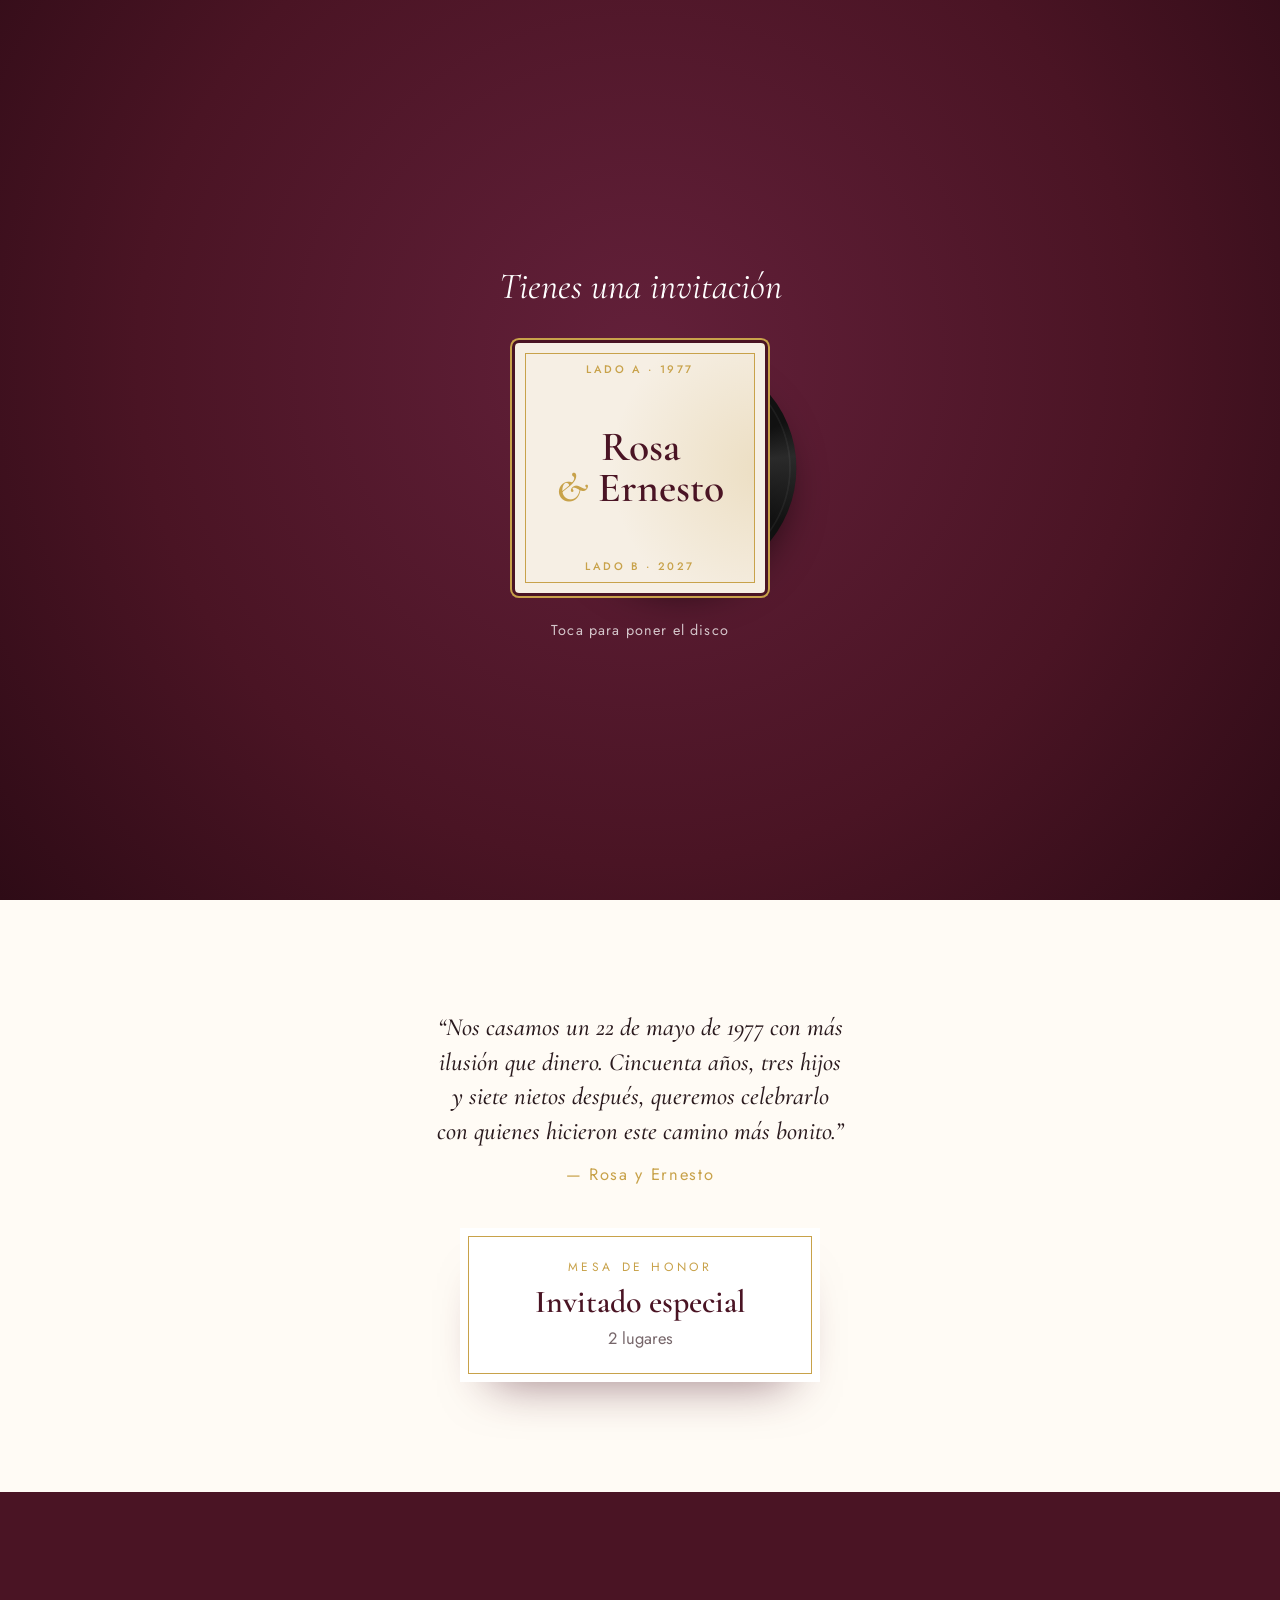
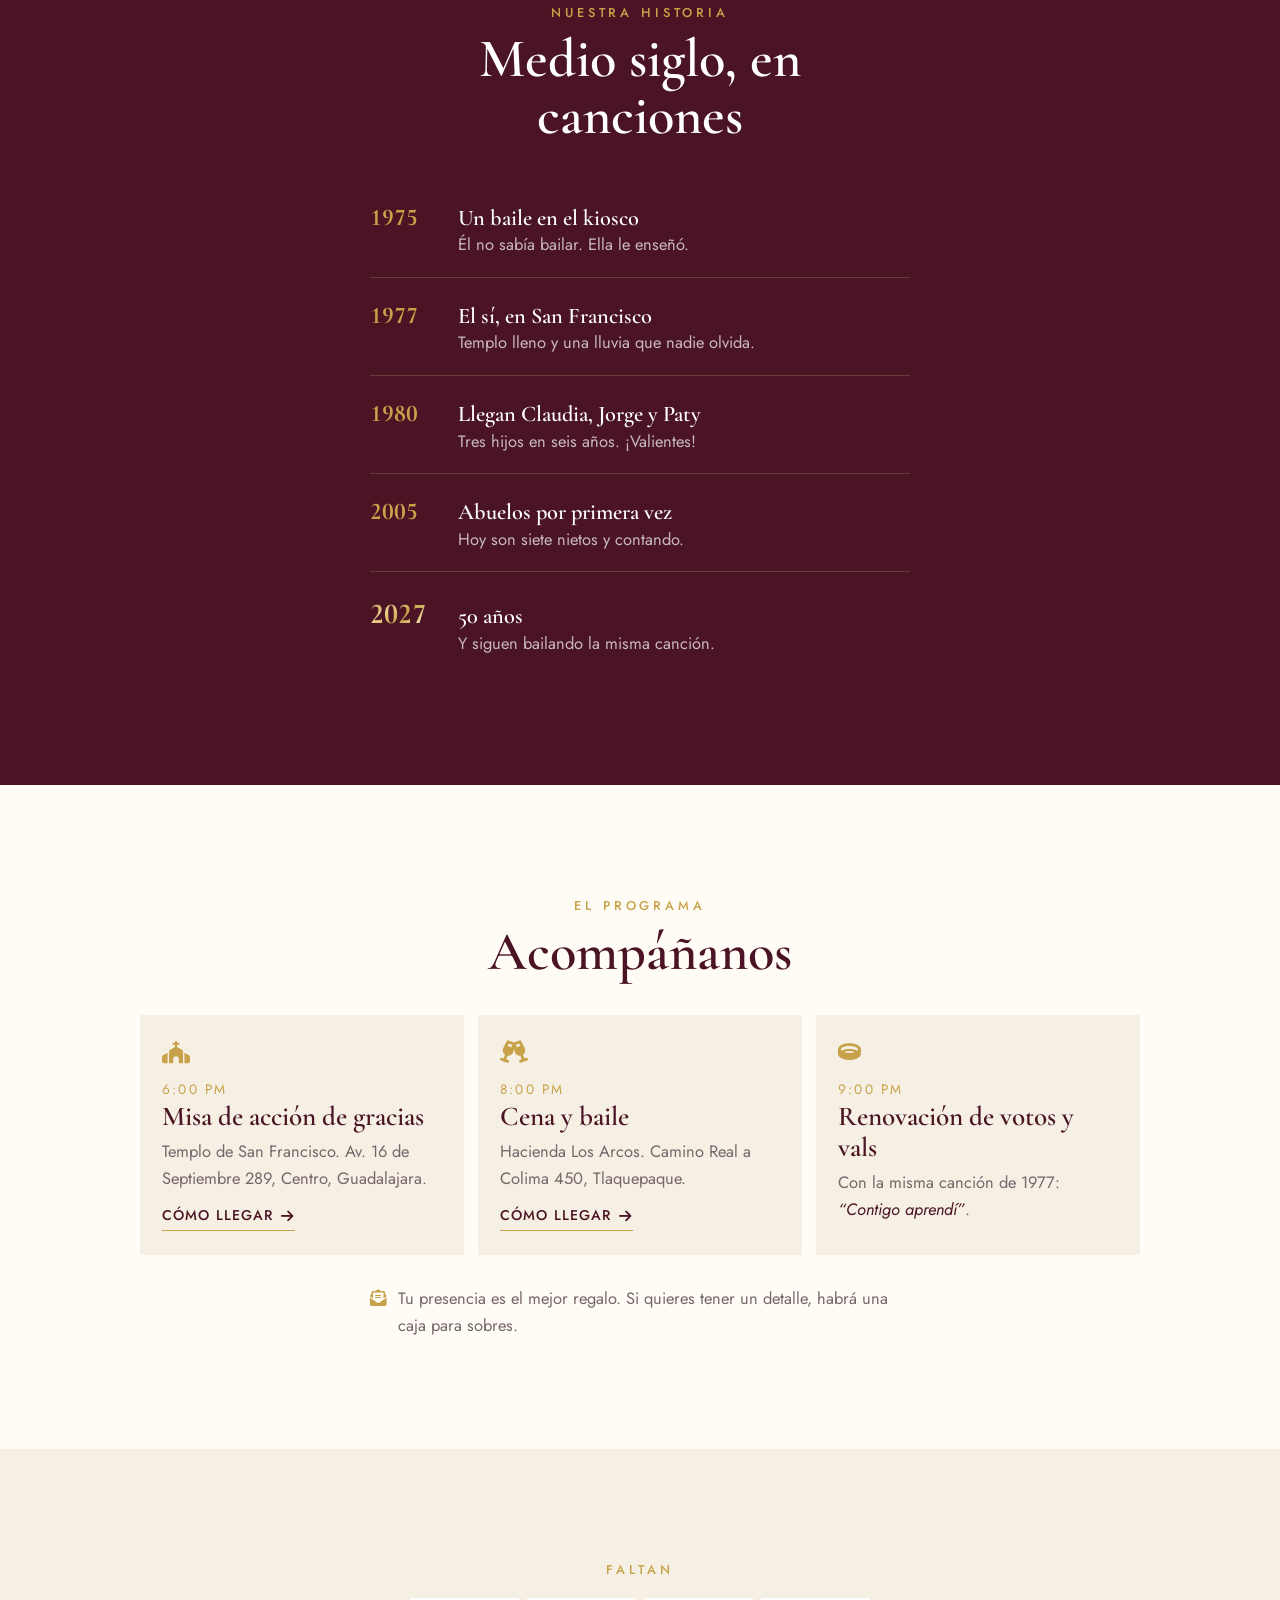
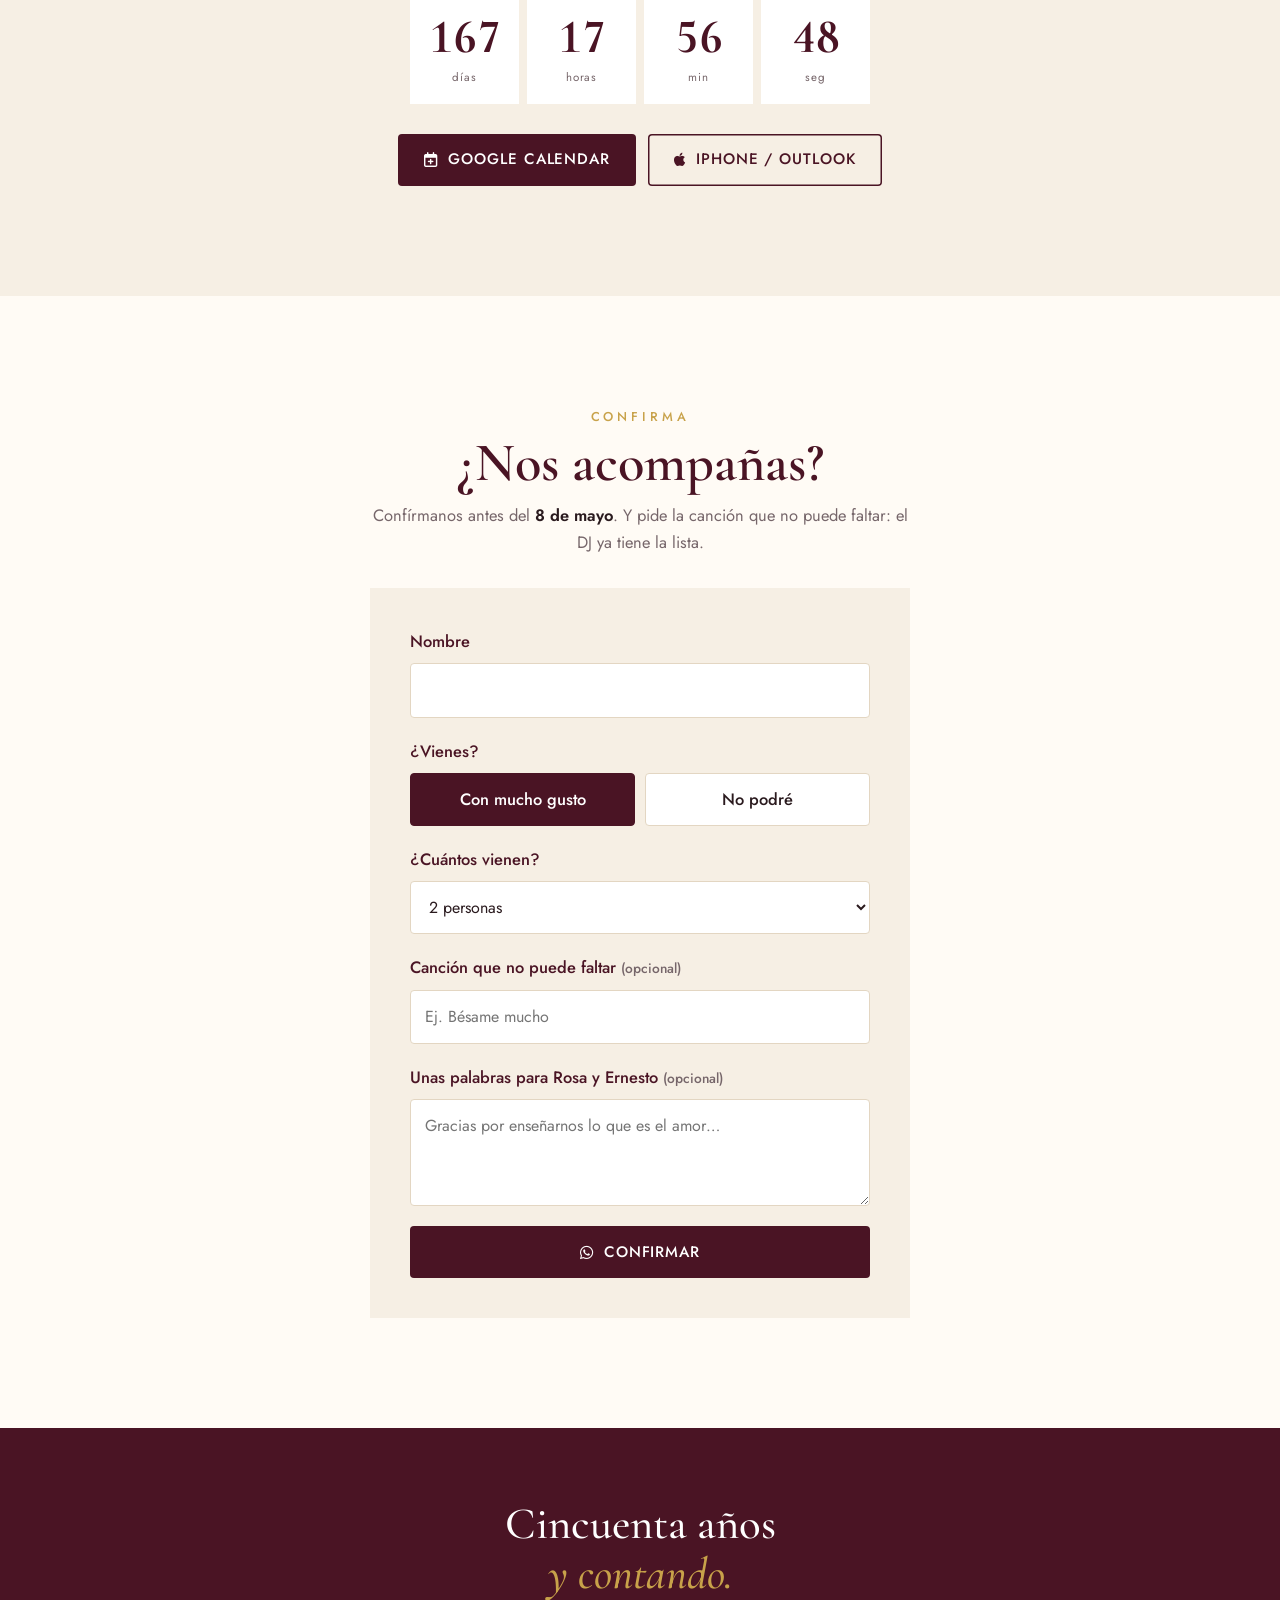
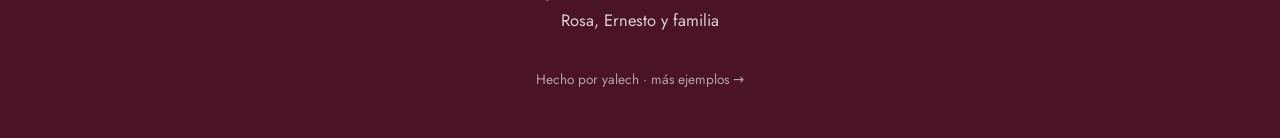
==== commit b383d167: "Íconos: el mismo programa en los 7 repos (assets/iconos/actualizar.py) recorta Font Awesome a los íc" ====
--- a/aniversario/index.html
+++ b/aniversario/index.html
@@ -20,7 +20,7 @@
   <link rel="preconnect" href="https://fonts.googleapis.com" />
   <link rel="preconnect" href="https://fonts.gstatic.com" crossorigin />
   <link href="https://fonts.googleapis.com/css2?family=Cormorant+Garamond:ital,wght@0,500;0,600;0,700;1,500&family=Jost:wght@400;500;600&display=swap" rel="stylesheet" />
-  <link rel="stylesheet" href="../assets/iconos/iconos.css?v=1" />
+  <link rel="stylesheet" href="../assets/iconos/iconos.css?v=2" />
   <link rel="stylesheet" href="styles.css?v=1" />
 </head>
 <body class="is-locked">
--- a/assets/iconos/iconos.css
+++ b/assets/iconos/iconos.css
@@ -1,9 +1,71 @@
-/*!
- * Font Awesome Free 6.5.1 by @fontawesome - https://fontawesome.com
- * License - https://fontawesome.com/license/free (Icons: CC BY 4.0, Fonts: SIL OFL 1.1, Code: MIT License)
- * Copyright 2023 Fonticons, Inc.
- */
-/* Versión ligera para yalech: solo los íconos que usan los ejemplos (se genera con iconos.py; no editar a mano). */
+/* Íconos: Font Awesome Free 6.5.1 (https://fontawesome.com), recortado a los que usa este sitio.
+ * Licencia: íconos CC BY 4.0, fuentes SIL OFL 1.1, código MIT. Copyright 2023 Fonticons, Inc.
+ * Generado con assets/iconos/actualizar.py; no lo edites a mano. */
+@font-face { font-family: 'Font Awesome 6 Free'; font-style: normal; font-weight: 900; font-display: block; src: url("solid.woff2?v=eb25d61e") format("woff2"); }
+@font-face { font-family: 'Font Awesome 6 Free'; font-style: normal; font-weight: 400; font-display: block; src: url("regular.woff2?v=00aab404") format("woff2"); }
+@font-face { font-family: 'Font Awesome 6 Brands'; font-style: normal; font-weight: 400; font-display: block; src: url("brands.woff2?v=e2248a49") format("woff2"); }
 
-.fa{font-family:var(--fa-style-family,"Font Awesome 6 Free");font-weight:var(--fa-style,900)}.fa,.fa-brands,.fa-classic,.fa-regular,.fa-sharp,.fa-solid,.fab,.far,.fas{-moz-osx-font-smoothing:grayscale;-webkit-font-smoothing:antialiased;display:var(--fa-display,inline-block);font-style:normal;font-variant:normal;line-height:1;text-rendering:auto}.fa-classic,.fa-regular,.fa-solid,.far,.fas{font-family:"Font Awesome 6 Free"}.fa-brands,.fab{font-family:"Font Awesome 6 Brands"}.fa-1x{font-size:1em}.fa-2x{font-size:2em}.fa-3x{font-size:3em}.fa-4x{font-size:4em}.fa-5x{font-size:5em}.fa-6x{font-size:6em}.fa-7x{font-size:7em}.fa-8x{font-size:8em}.fa-9x{font-size:9em}.fa-10x{font-size:10em}.fa-2xs{font-size:.625em;line-height:.1em;vertical-align:.225em}.fa-xs{font-size:.75em;line-height:.08333em;vertical-align:.125em}.fa-sm{font-size:.875em;line-height:.07143em;vertical-align:.05357em}.fa-lg{font-size:1.25em;line-height:.05em;vertical-align:-.075em}.fa-xl{font-size:1.5em;line-height:.04167em;vertical-align:-.125em}.fa-2xl{font-size:2em;line-height:.03125em;vertical-align:-.1875em}.fa-fw{text-align:center;width:1.25em}.fa-ul{list-style-type:none;margin-left:var(--fa-li-margin,2.5em);padding-left:0}.fa-ul>li{position:relative}.fa-li{left:calc(var(--fa-li-width, 2em)*-1);position:absolute;text-align:center;width:var(--fa-li-width,2em);line-height:inherit}.fa-border{border-radius:var(--fa-border-radius,.1em);border:var(--fa-border-width,.08em) var(--fa-border-style,solid) var(--fa-border-color,#eee);padding:var(--fa-border-padding,.2em .25em .15em)}.fa-pull-left{float:left;margin-right:var(--fa-pull-margin,.3em)}.fa-pull-right{float:right;margin-left:var(--fa-pull-margin,.3em)}.fa-beat{-webkit-animation-name:fa-beat;animation-name:fa-beat;-webkit-animation-delay:var(--fa-animation-delay,0s);animation-delay:var(--fa-animation-delay,0s);-webkit-animation-direction:var(--fa-animation-direction,normal);animation-direction:var(--fa-animation-direction,normal);-webkit-animation-duration:var(--fa-animation-duration,1s);animation-duration:var(--fa-animation-duration,1s);-webkit-animation-iteration-count:var(--fa-animation-iteration-count,infinite);animation-iteration-count:var(--fa-animation-iteration-count,infinite);-webkit-animation-timing-function:var(--fa-animation-timing,ease-in-out);animation-timing-function:var(--fa-animation-timing,ease-in-out)}.fa-bounce{-webkit-animation-name:fa-bounce;animation-name:fa-bounce;-webkit-animation-delay:var(--fa-animation-delay,0s);animation-delay:var(--fa-animation-delay,0s);-webkit-animation-direction:var(--fa-animation-direction,normal);animation-direction:var(--fa-animation-direction,normal);-webkit-animation-duration:var(--fa-animation-duration,1s);animation-duration:var(--fa-animation-duration,1s);-webkit-animation-iteration-count:var(--fa-animation-iteration-count,infinite);animation-iteration-count:var(--fa-animation-iteration-count,infinite);-webkit-animation-timing-function:var(--fa-animation-timing,cubic-bezier(.28,.84,.42,1));animation-timing-function:var(--fa-animation-timing,cubic-bezier(.28,.84,.42,1))}.fa-fade{-webkit-animation-name:fa-fade;animation-name:fa-fade;-webkit-animation-iteration-count:var(--fa-animation-iteration-count,infinite);animation-iteration-count:var(--fa-animation-iteration-count,infinite);-webkit-animation-timing-function:var(--fa-animation-timing,cubic-bezier(.4,0,.6,1));animation-timing-function:var(--fa-animation-timing,cubic-bezier(.4,0,.6,1))}.fa-beat-fade,.fa-fade{-webkit-animation-delay:var(--fa-animation-delay,0s);animation-delay:var(--fa-animation-delay,0s);-webkit-animation-direction:var(--fa-animation-direction,normal);animation-direction:var(--fa-animation-direction,normal);-webkit-animation-duration:var(--fa-animation-duration,1s);animation-duration:var(--fa-animation-duration,1s)}.fa-beat-fade{-webkit-animation-name:fa-beat-fade;animation-name:fa-beat-fade;-webkit-animation-iteration-count:var(--fa-animation-iteration-count,infinite);animation-iteration-count:var(--fa-animation-iteration-count,infinite);-webkit-animation-timing-function:var(--fa-animation-timing,cubic-bezier(.4,0,.6,1));animation-timing-function:var(--fa-animation-timing,cubic-bezier(.4,0,.6,1))}.fa-flip{-webkit-animation-name:fa-flip;animation-name:fa-flip;-webkit-animation-delay:var(--fa-animation-delay,0s);animation-delay:var(--fa-animation-delay,0s);-webkit-animation-direction:var(--fa-animation-direction,normal);animation-direction:var(--fa-animation-direction,normal);-webkit-animation-duration:var(--fa-animation-duration,1s);animation-duration:var(--fa-animation-duration,1s);-webkit-animation-iteration-count:var(--fa-animation-iteration-count,infinite);animation-iteration-count:var(--fa-animation-iteration-count,infinite);-webkit-animation-timing-function:var(--fa-animation-timing,ease-in-out);animation-timing-function:var(--fa-animation-timing,ease-in-out)}.fa-shake{-webkit-animation-name:fa-shake;animation-name:fa-shake;-webkit-animation-duration:var(--fa-animation-duration,1s);animation-duration:var(--fa-animation-duration,1s);-webkit-animation-iteration-count:var(--fa-animation-iteration-count,infinite);animation-iteration-count:var(--fa-animation-iteration-count,infinite);-webkit-animation-timing-function:var(--fa-animation-timing,linear);animation-timing-function:var(--fa-animation-timing,linear)}.fa-shake,.fa-spin{-webkit-animation-delay:var(--fa-animation-delay,0s);animation-delay:var(--fa-animation-delay,0s);-webkit-animation-direction:var(--fa-animation-direction,normal);animation-direction:var(--fa-animation-direction,normal)}.fa-spin{-webkit-animation-name:fa-spin;animation-name:fa-spin;-webkit-animation-duration:var(--fa-animation-duration,2s);animation-duration:var(--fa-animation-duration,2s);-webkit-animation-iteration-count:var(--fa-animation-iteration-count,infinite);animation-iteration-count:var(--fa-animation-iteration-count,infinite);-webkit-animation-timing-function:var(--fa-animation-timing,linear);animation-timing-function:var(--fa-animation-timing,linear)}.fa-spin-reverse{--fa-animation-direction:reverse}.fa-pulse,.fa-spin-pulse{-webkit-animation-name:fa-spin;animation-name:fa-spin;-webkit-animation-direction:var(--fa-animation-direction,normal);animation-direction:var(--fa-animation-direction,normal);-webkit-animation-duration:var(--fa-animation-duration,1s);animation-duration:var(--fa-animation-duration,1s);-webkit-animation-iteration-count:var(--fa-animation-iteration-count,infinite);animation-iteration-count:var(--fa-animation-iteration-count,infinite);-webkit-animation-timing-function:var(--fa-animation-timing,steps(8));animation-timing-function:var(--fa-animation-timing,steps(8))}@media (prefers-reduced-motion:reduce){.fa-beat,.fa-beat-fade,.fa-bounce,.fa-fade,.fa-flip,.fa-pulse,.fa-shake,.fa-spin,.fa-spin-pulse{-webkit-animation-delay:-1ms;animation-delay:-1ms;-webkit-animation-duration:1ms;animation-duration:1ms;-webkit-animation-iteration-count:1;animation-iteration-count:1;-webkit-transition-delay:0s;transition-delay:0s;-webkit-transition-duration:0s;transition-duration:0s}}@-webkit-keyframes fa-beat{0%,90%{-webkit-transform:scale(1);transform:scale(1)}45%{-webkit-transform:scale(var(--fa-beat-scale,1.25));transform:scale(var(--fa-beat-scale,1.25))}}@keyframes fa-beat{0%,90%{-webkit-transform:scale(1);transform:scale(1)}45%{-webkit-transform:scale(var(--fa-beat-scale,1.25));transform:scale(var(--fa-beat-scale,1.25))}}@-webkit-keyframes fa-bounce{0%{-webkit-transform:scale(1) translateY(0);transform:scale(1) translateY(0)}10%{-webkit-transform:scale(var(--fa-bounce-start-scale-x,1.1),var(--fa-bounce-start-scale-y,.9)) translateY(0);transform:scale(var(--fa-bounce-start-scale-x,1.1),var(--fa-bounce-start-scale-y,.9)) translateY(0)}30%{-webkit-transform:scale(var(--fa-bounce-jump-scale-x,.9),var(--fa-bounce-jump-scale-y,1.1)) translateY(var(--fa-bounce-height,-.5em));transform:scale(var(--fa-bounce-jump-scale-x,.9),var(--fa-bounce-jump-scale-y,1.1)) translateY(var(--fa-bounce-height,-.5em))}50%{-webkit-transform:scale(var(--fa-bounce-land-scale-x,1.05),var(--fa-bounce-land-scale-y,.95)) translateY(0);transform:scale(var(--fa-bounce-land-scale-x,1.05),var(--fa-bounce-land-scale-y,.95)) translateY(0)}57%{-webkit-transform:scale(1) translateY(var(--fa-bounce-rebound,-.125em));transform:scale(1) translateY(var(--fa-bounce-rebound,-.125em))}64%{-webkit-transform:scale(1) translateY(0);transform:scale(1) translateY(0)}to{-webkit-transform:scale(1) translateY(0);transform:scale(1) translateY(0)}}@keyframes fa-bounce{0%{-webkit-transform:scale(1) translateY(0);transform:scale(1) translateY(0)}10%{-webkit-transform:scale(var(--fa-bounce-start-scale-x,1.1),var(--fa-bounce-start-scale-y,.9)) translateY(0);transform:scale(var(--fa-bounce-start-scale-x,1.1),var(--fa-bounce-start-scale-y,.9)) translateY(0)}30%{-webkit-transform:scale(var(--fa-bounce-jump-scale-x,.9),var(--fa-bounce-jump-scale-y,1.1)) translateY(var(--fa-bounce-height,-.5em));transform:scale(var(--fa-bounce-jump-scale-x,.9),var(--fa-bounce-jump-scale-y,1.1)) translateY(var(--fa-bounce-height,-.5em))}50%{-webkit-transform:scale(var(--fa-bounce-land-scale-x,1.05),var(--fa-bounce-land-scale-y,.95)) translateY(0);transform:scale(var(--fa-bounce-land-scale-x,1.05),var(--fa-bounce-land-scale-y,.95)) translateY(0)}57%{-webkit-transform:scale(1) translateY(var(--fa-bounce-rebound,-.125em));transform:scale(1) translateY(var(--fa-bounce-rebound,-.125em))}64%{-webkit-transform:scale(1) translateY(0);transform:scale(1) translateY(0)}to{-webkit-transform:scale(1) translateY(0);transform:scale(1) translateY(0)}}@-webkit-keyframes fa-fade{50%{opacity:var(--fa-fade-opacity,.4)}}@keyframes fa-fade{50%{opacity:var(--fa-fade-opacity,.4)}}@-webkit-keyframes fa-beat-fade{0%,to{opacity:var(--fa-beat-fade-opacity,.4);-webkit-transform:scale(1);transform:scale(1)}50%{opacity:1;-webkit-transform:scale(var(--fa-beat-fade-scale,1.125));transform:scale(var(--fa-beat-fade-scale,1.125))}}@keyframes fa-beat-fade{0%,to{opacity:var(--fa-beat-fade-opacity,.4);-webkit-transform:scale(1);transform:scale(1)}50%{opacity:1;-webkit-transform:scale(var(--fa-beat-fade-scale,1.125));transform:scale(var(--fa-beat-fade-scale,1.125))}}@-webkit-keyframes fa-flip{50%{-webkit-transform:rotate3d(var(--fa-flip-x,0),var(--fa-flip-y,1),var(--fa-flip-z,0),var(--fa-flip-angle,-180deg));transform:rotate3d(var(--fa-flip-x,0),var(--fa-flip-y,1),var(--fa-flip-z,0),var(--fa-flip-angle,-180deg))}}@keyframes fa-flip{50%{-webkit-transform:rotate3d(var(--fa-flip-x,0),var(--fa-flip-y,1),var(--fa-flip-z,0),var(--fa-flip-angle,-180deg));transform:rotate3d(var(--fa-flip-x,0),var(--fa-flip-y,1),var(--fa-flip-z,0),var(--fa-flip-angle,-180deg))}}@-webkit-keyframes fa-shake{0%{-webkit-transform:rotate(-15deg);transform:rotate(-15deg)}4%{-webkit-transform:rotate(15deg);transform:rotate(15deg)}8%,24%{-webkit-transform:rotate(-18deg);transform:rotate(-18deg)}12%,28%{-webkit-transform:rotate(18deg);transform:rotate(18deg)}16%{-webkit-transform:rotate(-22deg);transform:rotate(-22deg)}20%{-webkit-transform:rotate(22deg);transform:rotate(22deg)}32%{-webkit-transform:rotate(-12deg);transform:rotate(-12deg)}36%{-webkit-transform:rotate(12deg);transform:rotate(12deg)}40%,to{-webkit-transform:rotate(0deg);transform:rotate(0deg)}}@keyframes fa-shake{0%{-webkit-transform:rotate(-15deg);transform:rotate(-15deg)}4%{-webkit-transform:rotate(15deg);transform:rotate(15deg)}8%,24%{-webkit-transform:rotate(-18deg);transform:rotate(-18deg)}12%,28%{-webkit-transform:rotate(18deg);transform:rotate(18deg)}16%{-webkit-transform:rotate(-22deg);transform:rotate(-22deg)}20%{-webkit-transform:rotate(22deg);transform:rotate(22deg)}32%{-webkit-transform:rotate(-12deg);transform:rotate(-12deg)}36%{-webkit-transform:rotate(12deg);transform:rotate(12deg)}40%,to{-webkit-transform:rotate(0deg);transform:rotate(0deg)}}@-webkit-keyframes fa-spin{0%{-webkit-transform:rotate(0deg);transform:rotate(0deg)}to{-webkit-transform:rotate(1turn);transform:rotate(1turn)}}@keyframes fa-spin{0%{-webkit-transform:rotate(0deg);transform:rotate(0deg)}to{-webkit-transform:rotate(1turn);transform:rotate(1turn)}}.fa-rotate-90{-webkit-transform:rotate(90deg);transform:rotate(90deg)}.fa-rotate-180{-webkit-transform:rotate(180deg);transform:rotate(180deg)}.fa-rotate-270{-webkit-transform:rotate(270deg);transform:rotate(270deg)}.fa-flip-horizontal{-webkit-transform:scaleX(-1);transform:scaleX(-1)}.fa-flip-vertical{-webkit-transform:scaleY(-1);transform:scaleY(-1)}.fa-flip-both,.fa-flip-horizontal.fa-flip-vertical{-webkit-transform:scale(-1);transform:scale(-1)}.fa-rotate-by{-webkit-transform:rotate(var(--fa-rotate-angle,none));transform:rotate(var(--fa-rotate-angle,none))}.fa-stack{display:inline-block;height:2em;line-height:2em;position:relative;vertical-align:middle;width:2.5em}.fa-stack-1x,.fa-stack-2x{left:0;position:absolute;text-align:center;width:100%;z-index:var(--fa-stack-z-index,auto)}.fa-stack-1x{line-height:inherit}.fa-stack-2x{font-size:2em}.fa-inverse{color:var(--fa-inverse,#fff)}.fa-trash-can:before{content:"\f2ed"}.fa-stethoscope:before{content:"\f0f1"}.fa-file-lines:before{content:"\f15c"}.fa-ring:before{content:"\f70b"}.fa-calendar-days:before{content:"\f073"}.fa-door-open:before{content:"\f52b"}.fa-soap:before{content:"\e06e"}.fa-face-smile-beam:before{content:"\f5b8"}.fa-flag-checkered:before{content:"\f11e"}.fa-beer-mug-empty:before{content:"\f0fc"}.fa-fire-flame-simple:before{content:"\f46a"}.fa-address-book:before{content:"\f2b9"}.fa-comments:before{content:"\f086"}.fa-clipboard-list:before{content:"\f46d"}.fa-truck-ramp-box:before{content:"\f4de"}.fa-toggle-off:before{content:"\f204"}.fa-paw:before{content:"\f1b0"}.fa-cloud:before{content:"\f0c2"}.fa-bell-concierge:before{content:"\f562"}.fa-people-arrows:before{content:"\e068"}.fa-scissors:before{content:"\f0c4"}.fa-laptop-code:before{content:"\f5fc"}.fa-bars:before{content:"\f0c9"}.fa-heart-crack:before{content:"\f7a9"}.fa-lightbulb:before{content:"\f0eb"}.fa-fire-burner:before{content:"\e4f1"}.fa-flag:before{content:"\f024"}.fa-volume-low:before{content:"\f027"}.fa-circle-dot:before{content:"\f192"}.fa-campground:before{content:"\f6bb"}.fa-paintbrush:before{content:"\f1fc"}.fa-lock:before{content:"\f023"}.fa-tree:before{content:"\f1bb"}.fa-car-side:before{content:"\f5e4"}.fa-share-nodes:before{content:"\f1e0"}.fa-hourglass-half:before{content:"\f252"}.fa-microscope:before{content:"\f610"}.fa-sink:before{content:"\e06d"}.fa-bag-shopping:before{content:"\f290"}.fa-users:before{content:"\f0c0"}.fa-hand:before{content:"\f256"}.fa-plug:before{content:"\f1e6"}.fa-tooth:before{content:"\f5c9"}.fa-bicycle:before{content:"\f206"}.fa-truck-medical:before{content:"\f0f9"}.fa-school:before{content:"\f549"}.fa-money-bill:before{content:"\f0d6"}.fa-chart-simple:before{content:"\e473"}.fa-wand-magic-sparkles:before{content:"\e2ca"}.fa-user:before{content:"\f007"}.fa-van-shuttle:before{content:"\f5b6"}.fa-key:before{content:"\f084"}.fa-globe:before{content:"\f0ac"}.fa-location-arrow:before{content:"\f124"}.fa-money-bill-wave:before{content:"\f53a"}.fa-star:before{content:"\f005"}.fa-cross:before{content:"\f654"}.fa-box:before{content:"\f466"}.fa-shapes:before{content:"\f61f"}.fa-person-breastfeeding:before{content:"\e53a"}.fa-heart-pulse:before{content:"\f21e"}.fa-temperature-high:before{content:"\f769"}.fa-crown:before{content:"\f521"}.fa-user-group:before{content:"\f500"}.fa-fire:before{content:"\f06d"}.fa-pepper-hot:before{content:"\f816"}.fa-champagne-glasses:before{content:"\f79f"}.fa-wifi:before{content:"\f1eb"}.fa-bath:before{content:"\f2cd"}.fa-mug-hot:before{content:"\f7b6"}.fa-gift:before{content:"\f06b"}.fa-rotate-left:before{content:"\f2ea"}.fa-table-columns:before{content:"\f0db"}.fa-handshake:before{content:"\f2b5"}.fa-chair:before{content:"\f6c0"}.fa-circle-check:before{content:"\f058"}.fa-user-tie:before{content:"\f508"}.fa-certificate:before{content:"\f0a3"}.fa-box-open:before{content:"\f49e"}.fa-spa:before{content:"\f5bb"}.fa-diamond-turn-right:before{content:"\f5eb"}.fa-seedling:before{content:"\f4d8"}.fa-left-right:before{content:"\f337"}.fa-bowl-food:before{content:"\e4c6"}.fa-children:before{content:"\e4e1"}.fa-shield-halved:before{content:"\f3ed"}.fa-couch:before{content:"\f4b8"}.fa-church:before{content:"\f51d"}.fa-snowflake:before{content:"\f2dc"}.fa-question:before{content:"\3f"}.fa-file-signature:before{content:"\f573"}.fa-hand-holding-heart:before{content:"\f4be"}.fa-leaf:before{content:"\f06c"}.fa-arrow-right:before{content:"\f061"}.fa-cash-register:before{content:"\f788"}.fa-screwdriver-wrench:before{content:"\f7d9"}.fa-heart:before{content:"\f004"}.fa-bottle-water:before{content:"\e4c5"}.fa-kitchen-set:before{content:"\e51a"}.fa-cube:before{content:"\f1b2"}.fa-shield-dog:before{content:"\e573"}.fa-circle:before{content:"\f111"}.fa-user-astronaut:before{content:"\f4fb"}.fa-wallet:before{content:"\f555"}.fa-wrench:before{content:"\f0ad"}.fa-cat:before{content:"\f6be"}.fa-tags:before{content:"\f02c"}.fa-square-parking:before{content:"\f540"}.fa-faucet-drip:before{content:"\e006"}.fa-eye:before{content:"\f06e"}.fa-user-slash:before{content:"\f506"}.fa-pen:before{content:"\f304"}.fa-house-chimney:before{content:"\e3af"}.fa-comment-dots:before{content:"\f4ad"}.fa-phone:before{content:"\f095"}.fa-child-reaching:before{content:"\e59d"}.fa-door-closed:before{content:"\f52a"}.fa-shirt:before{content:"\f553"}.fa-headphones:before{content:"\f025"}.fa-arrow-left:before{content:"\f060"}.fa-table-cells:before{content:"\f00a"}.fa-person-dress:before{content:"\f182"}.fa-phone-volume:before{content:"\f2a0"}.fa-tag:before{content:"\f02b"}.fa-cake-candles:before{content:"\f1fd"}.fa-envelope:before{content:"\f0e0"}.fa-circle-info:before{content:"\f05a"}.fa-camera:before{content:"\f030"}.fa-hand-holding-droplet:before{content:"\f4c1"}.fa-calendar-check:before{content:"\f274"}.fa-truck:before{content:"\f0d1"}.fa-tent:before{content:"\e57d"}.fa-cookie:before{content:"\f563"}.fa-dumbbell:before{content:"\f44b"}.fa-calendar-plus:before{content:"\f271"}.fa-minus:before{content:"\f068"}.fa-clock:before{content:"\f017"}.fa-keyboard:before{content:"\f11c"}.fa-flask:before{content:"\f0c3"}.fa-ticket:before{content:"\f145"}.fa-power-off:before{content:"\f011"}.fa-id-card:before{content:"\f2c2"}.fa-utensils:before{content:"\f2e7"}.fa-bolt:before{content:"\f0e7"}.fa-toilet:before{content:"\f7d8"}.fa-sun:before{content:"\f185"}.fa-grip-lines:before{content:"\f7a4"}.fa-credit-card:before{content:"\f09d"}.fa-car:before{content:"\f1b9"}.fa-mountain-sun:before{content:"\e52f"}.fa-bed:before{content:"\f236"}.fa-podcast:before{content:"\f2ce"}.fa-location-dot:before{content:"\f3c5"}.fa-person-swimming:before{content:"\f5c4"}.fa-arrow-down:before{content:"\f063"}.fa-droplet:before{content:"\f043"}.fa-earth-americas:before{content:"\f57d"}.fa-dove:before{content:"\f4ba"}.fa-socks:before{content:"\f696"}.fa-envelope-open-text:before{content:"\f658"}.fa-boxes-stacked:before{content:"\f468"}.fa-link:before{content:"\f0c1"}.fa-play:before{content:"\f04b"}.fa-magnifying-glass:before{content:"\f002"}.fa-file-pen:before{content:"\f31c"}.fa-receipt:before{content:"\f543"}.fa-chevron-down:before{content:"\f078"}.fa-list-check:before{content:"\f0ae"}.fa-wind:before{content:"\f72e"}.fa-truck-fast:before{content:"\f48b"}.fa-fish:before{content:"\f578"}.fa-copy:before{content:"\f0c5"}.fa-plus:before{content:"\2b"}.fa-xmark:before{content:"\f00d"}.fa-baby:before{content:"\f77c"}.fa-ruler-combined:before{content:"\f546"}.fa-teeth:before{content:"\f62e"}.fa-map:before{content:"\f279"}.fa-rocket:before{content:"\f135"}.fa-store:before{content:"\f54e"}.fa-chevron-left:before{content:"\f053"}.fa-chevron-right:before{content:"\f054"}.fa-percent:before{content:"\25"}.fa-face-smile:before{content:"\f118"}.fa-person-praying:before{content:"\f683"}.fa-rotate:before{content:"\f2f1"}.fa-building:before{content:"\f1ad"}.fa-qrcode:before{content:"\f029"}.fa-clock-rotate-left:before{content:"\f1da"}.fa-pen-nib:before{content:"\f5ad"}.fa-dog:before{content:"\f6d3"}.fa-moon:before{content:"\f186"}.fa-music:before{content:"\f001"}.fa-shield-heart:before{content:"\e574"}.fa-fan:before{content:"\f863"}.fa-calendar:before{content:"\f133"}.fa-scale-balanced:before{content:"\f24e"}.fa-shower:before{content:"\f2cc"}.fa-user-plus:before{content:"\f234"}.fa-check:before{content:"\f00c"}.fa-briefcase:before{content:"\f0b1"}.fa-triangle-exclamation:before{content:"\f071"}.fa-life-ring:before{content:"\f1cd"}.fa-thumbs-up:before{content:"\f164"}.fa-file-invoice:before{content:"\f570"}.fa-syringe:before{content:"\f48e"}.fa-cloud-sun:before{content:"\f6c4"}.fa-bone:before{content:"\f5d7"}.fa-plane:before{content:"\f072"}.fa-print:before{content:"\f02f"}.fa-building-columns:before{content:"\f19c"}.fa-umbrella:before{content:"\f0e9"}.fa-video:before{content:"\f03d"}.fa-graduation-cap:before{content:"\f19d"}
-.fa-sr-only,.fa-sr-only-focusable:not(:focus),.sr-only,.sr-only-focusable:not(:focus){position:absolute;width:1px;height:1px;padding:0;margin:-1px;overflow:hidden;clip:rect(0,0,0,0);white-space:nowrap;border-width:0}:host,:root{--fa-style-family-brands:"Font Awesome 6 Brands";--fa-font-brands:normal 400 1em/1 "Font Awesome 6 Brands"}@font-face{font-family:"Font Awesome 6 Brands";font-style:normal;font-weight:400;font-display:block;src:url(./fa-brands-400.woff2) format("woff2")}.fa-brands,.fab{font-weight:400}.fa-linkedin-in:before{content:"\f0e1"}.fa-discord:before{content:"\f392"}.fa-apple:before{content:"\f179"}.fa-facebook-f:before{content:"\f39e"}.fa-spotify:before{content:"\f1bc"}.fa-tiktok:before{content:"\e07b"}.fa-twitch:before{content:"\f1e8"}.fa-instagram:before{content:"\f16d"}.fa-whatsapp:before{content:"\f232"}.fa-pinterest-p:before{content:"\f231"}.fa-github:before{content:"\f09b"}.fa-youtube:before{content:"\f167"}:host,:root{--fa-font-regular:normal 400 1em/1 "Font Awesome 6 Free"}@font-face{font-family:"Font Awesome 6 Free";font-style:normal;font-weight:400;font-display:block;src:url(./fa-regular-400.woff2) format("woff2")}.fa-regular,.far{font-weight:400}:host,:root{--fa-style-family-classic:"Font Awesome 6 Free";--fa-font-solid:normal 900 1em/1 "Font Awesome 6 Free"}@font-face{font-family:"Font Awesome 6 Free";font-style:normal;font-weight:900;font-display:block;src:url(./fa-solid-900.woff2) format("woff2")}.fa-solid,.fas{font-weight:900}
+.fa-solid, .fa-regular, .fa-brands {
+  -moz-osx-font-smoothing: grayscale; -webkit-font-smoothing: antialiased;
+  display: var(--fa-display, inline-block); font-style: normal; font-variant: normal;
+  line-height: 1; text-rendering: auto;
+}
+.fa-solid { font-family: 'Font Awesome 6 Free'; font-weight: 900; }
+.fa-regular { font-family: 'Font Awesome 6 Free'; font-weight: 400; }
+.fa-brands { font-family: 'Font Awesome 6 Brands'; font-weight: 400; }
+
+.fa-apple::before { content: "\f179"; }
+.fa-arrow-down::before { content: "\f063"; }
+.fa-arrow-left::before { content: "\f060"; }
+.fa-arrow-right::before { content: "\f061"; }
+.fa-bolt::before { content: "\f0e7"; }
+.fa-bottle-water::before { content: "\e4c5"; }
+.fa-building-columns::before { content: "\f19c"; }
+.fa-cake-candles::before { content: "\f1fd"; }
+.fa-calendar::before { content: "\f133"; }
+.fa-calendar-plus::before { content: "\f271"; }
+.fa-champagne-glasses::before { content: "\f79f"; }
+.fa-check::before { content: "\f00c"; }
+.fa-chevron-down::before { content: "\f078"; }
+.fa-chevron-left::before { content: "\f053"; }
+.fa-chevron-right::before { content: "\f054"; }
+.fa-children::before { content: "\e4e1"; }
+.fa-church::before { content: "\f51d"; }
+.fa-cloud::before { content: "\f0c2"; }
+.fa-cookie::before { content: "\f563"; }
+.fa-copy::before { content: "\f0c5"; }
+.fa-cross::before { content: "\f654"; }
+.fa-cube::before { content: "\f1b2"; }
+.fa-dove::before { content: "\f4ba"; }
+.fa-envelope::before { content: "\f0e0"; }
+.fa-envelope-open-text::before { content: "\f658"; }
+.fa-eye::before { content: "\f06e"; }
+.fa-flask::before { content: "\f0c3"; }
+.fa-gift::before { content: "\f06b"; }
+.fa-globe::before { content: "\f0ac"; }
+.fa-graduation-cap::before { content: "\f19d"; }
+.fa-heart::before { content: "\f004"; }
+.fa-house-chimney::before { content: "\e3af"; }
+.fa-id-card::before { content: "\f2c2"; }
+.fa-laptop-code::before { content: "\f5fc"; }
+.fa-lightbulb::before { content: "\f0eb"; }
+.fa-link::before { content: "\f0c1"; }
+.fa-location-dot::before { content: "\f3c5"; }
+.fa-map::before { content: "\f279"; }
+.fa-moon::before { content: "\f186"; }
+.fa-mug-hot::before { content: "\f7b6"; }
+.fa-music::before { content: "\f001"; }
+.fa-person-breastfeeding::before { content: "\e53a"; }
+.fa-person-dress::before { content: "\f182"; }
+.fa-plus::before { content: "\2b"; }
+.fa-ring::before { content: "\f70b"; }
+.fa-rocket::before { content: "\f135"; }
+.fa-shirt::before { content: "\f553"; }
+.fa-socks::before { content: "\f696"; }
+.fa-star::before { content: "\f005"; }
+.fa-ticket::before { content: "\f145"; }
+.fa-user-astronaut::before { content: "\f4fb"; }
+.fa-user-tie::before { content: "\f508"; }
+.fa-utensils::before { content: "\f2e7"; }
+.fa-whatsapp::before { content: "\f232"; }
+.fa-xmark::before { content: "\f00d"; }
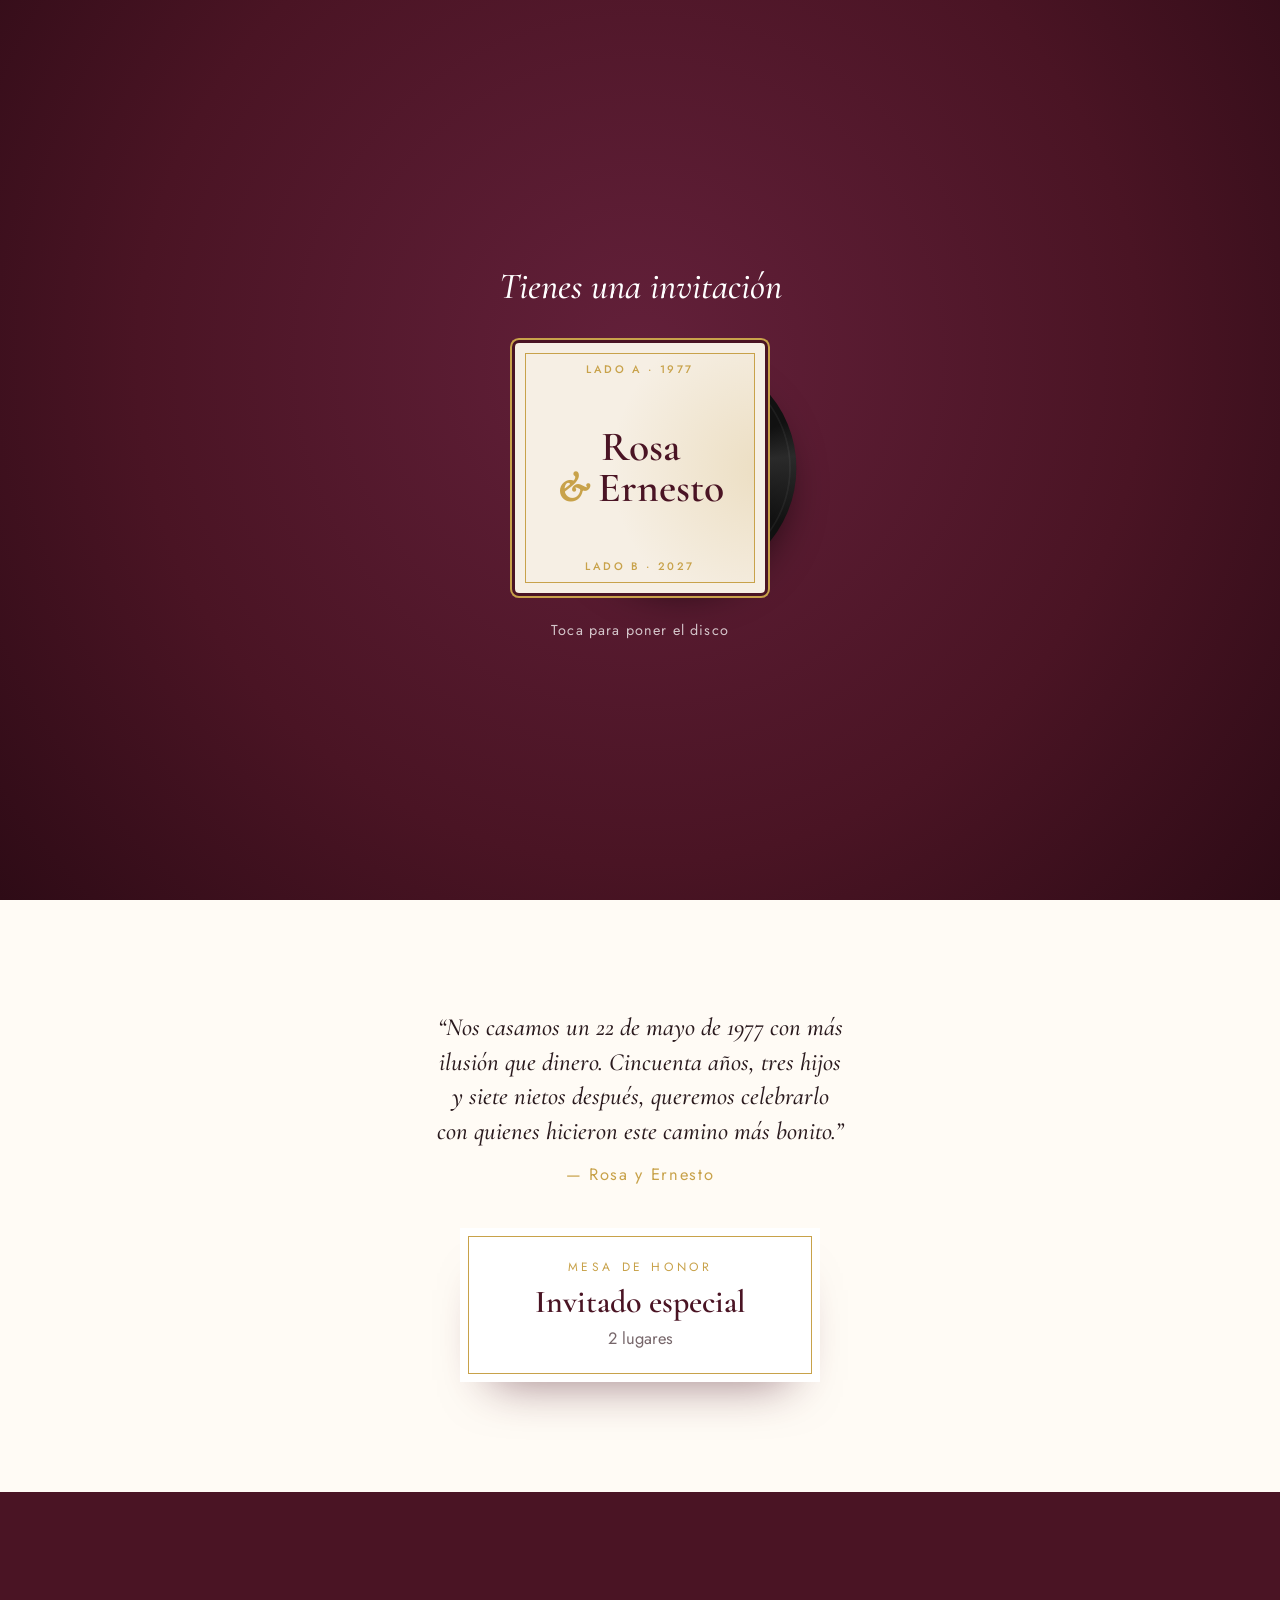
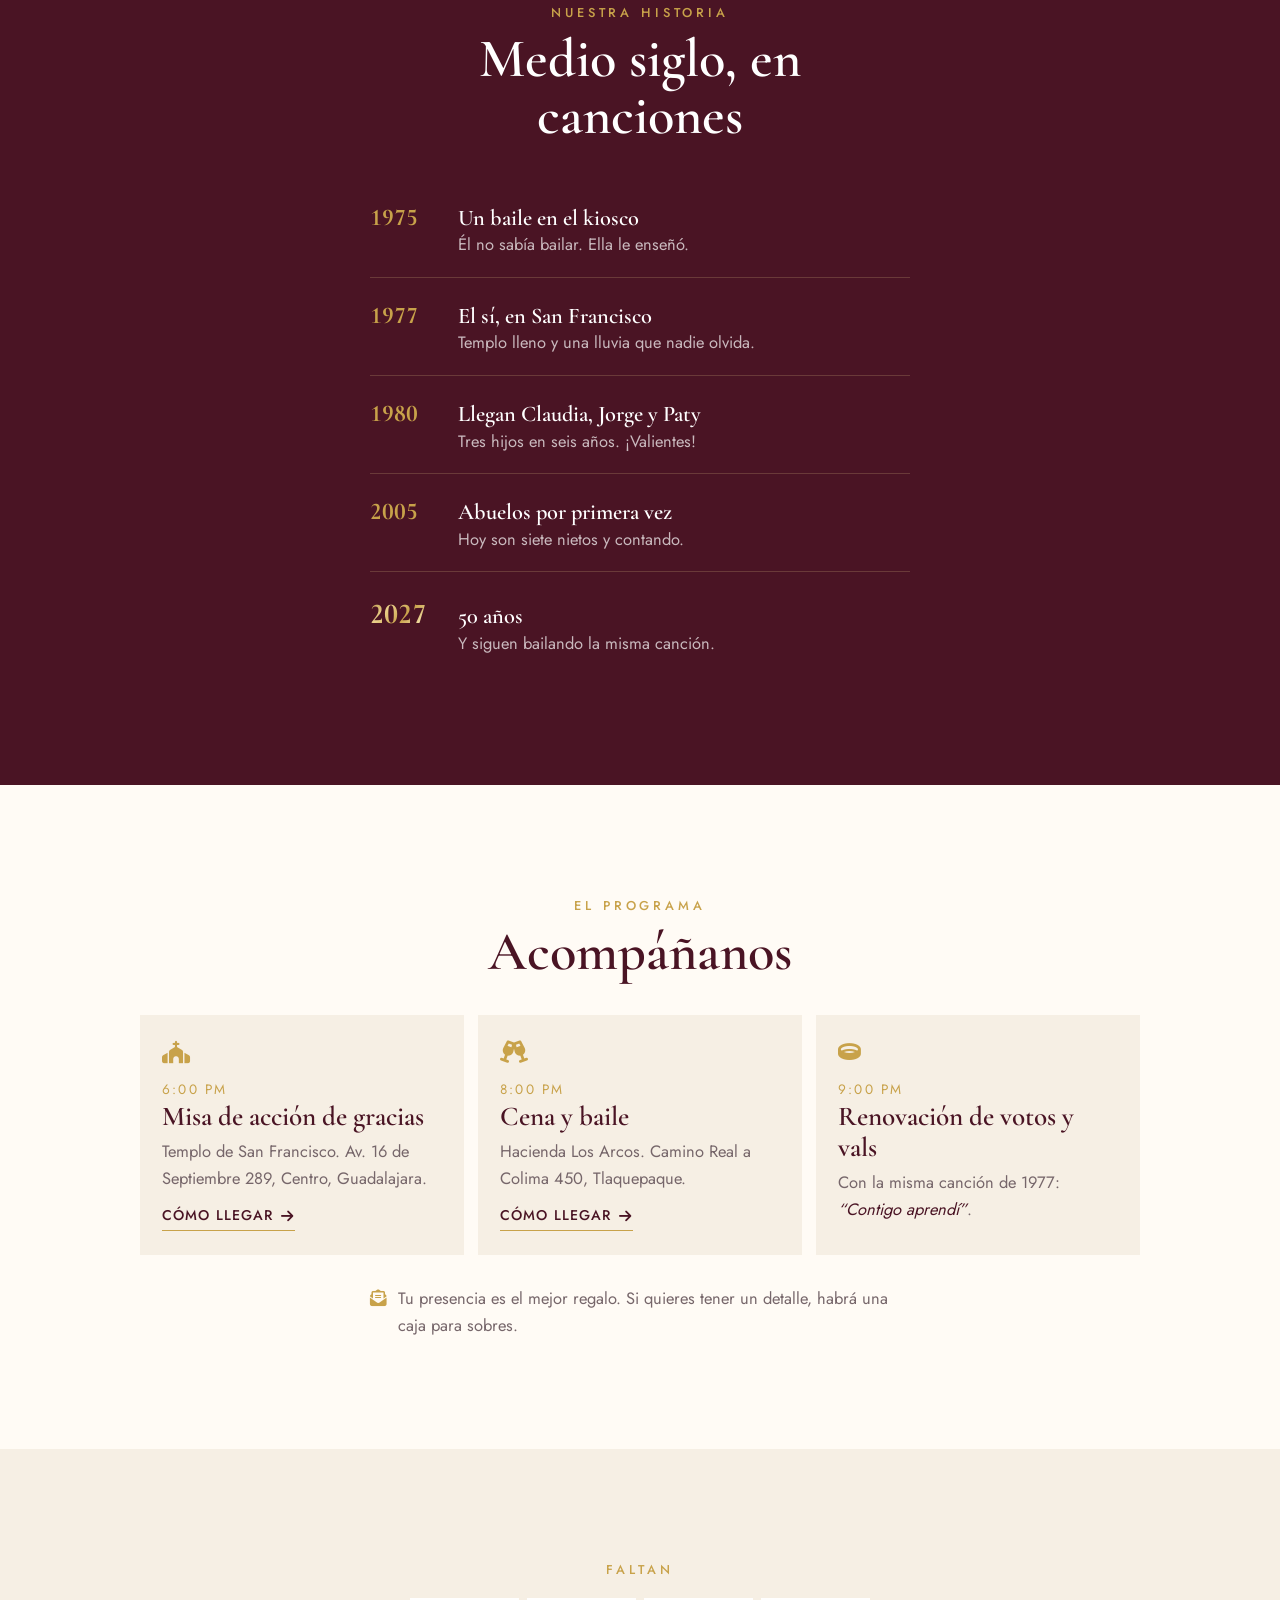
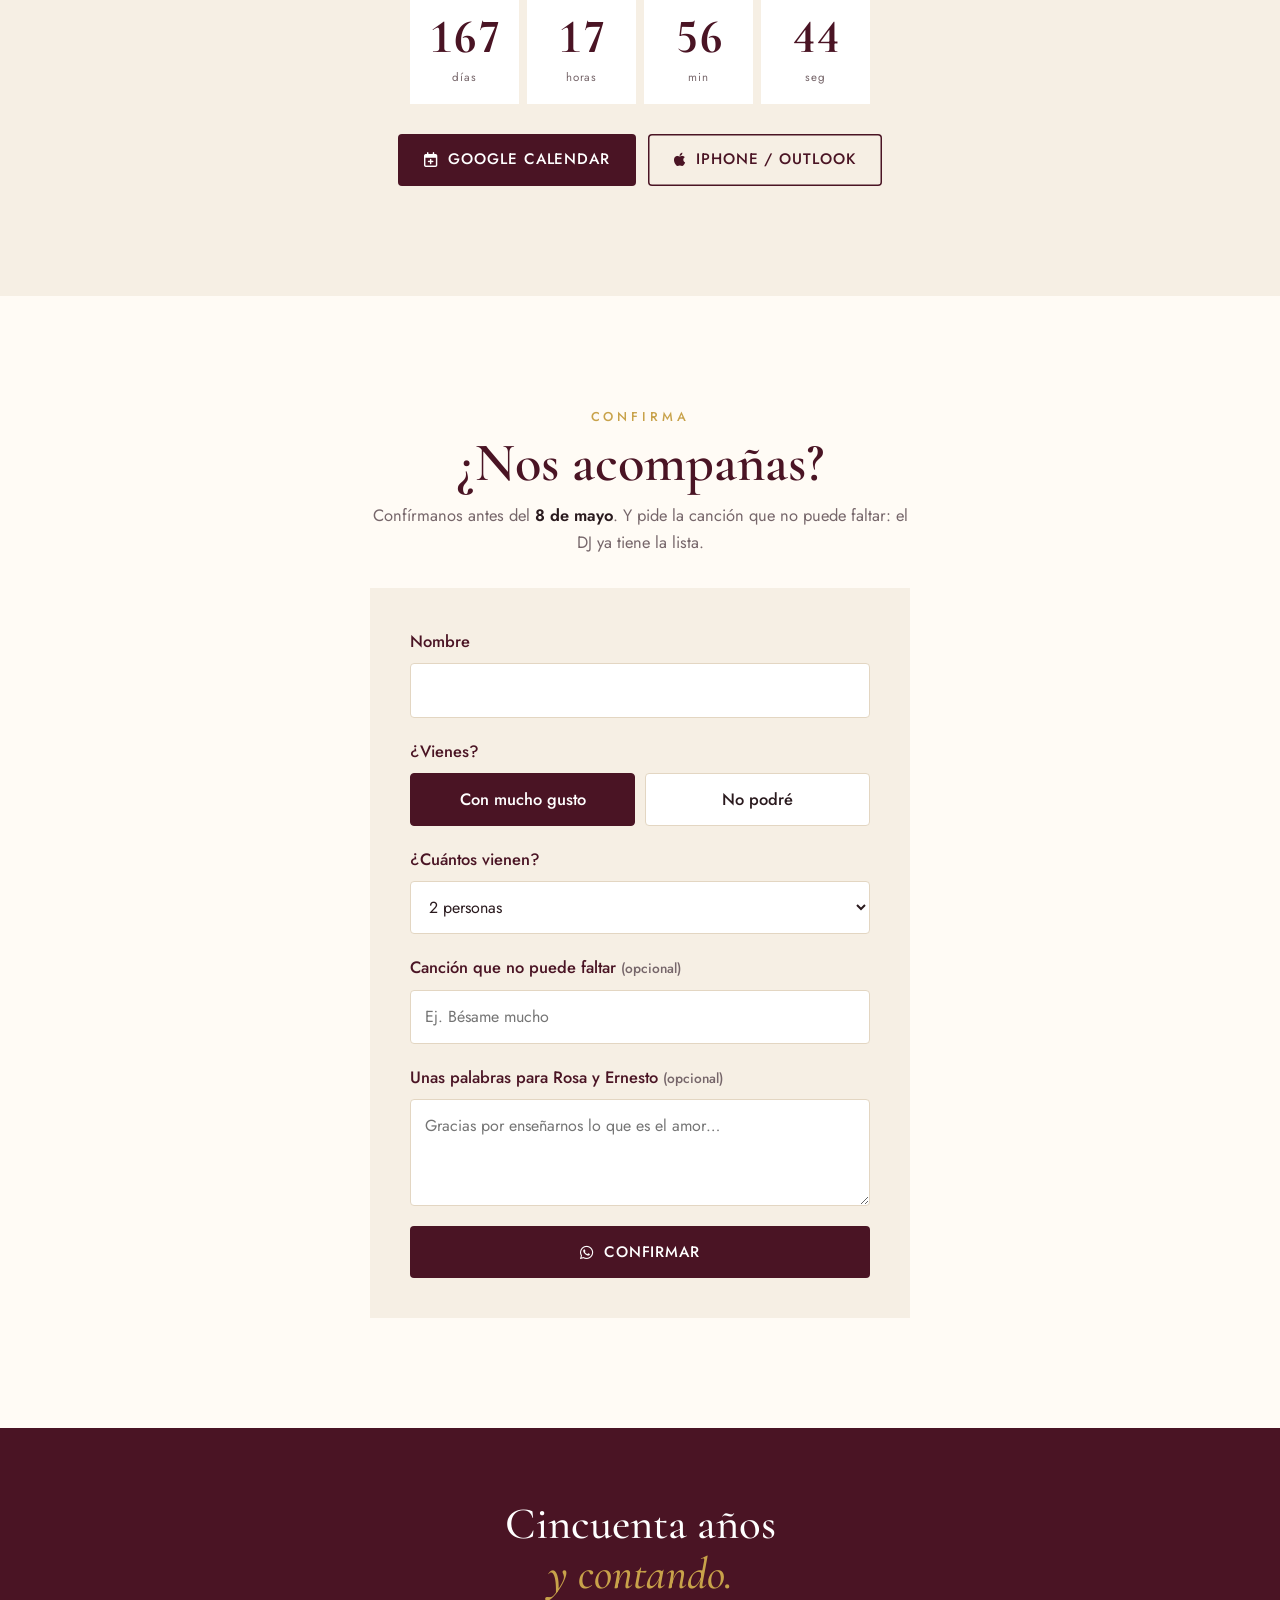
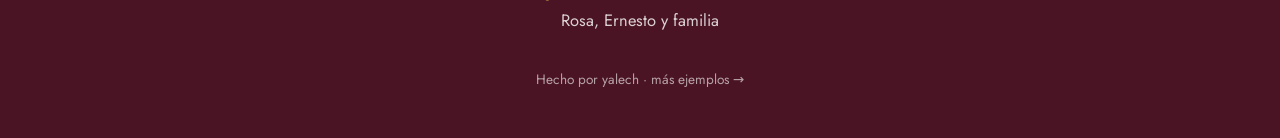
==== commit 20baaaff: "Tipografías desde el propio sitio y precargadas (assets/fuentes/actualizar.py): la página ya no brin" ====
--- a/aniversario/index.html
+++ b/aniversario/index.html
@@ -16,10 +16,10 @@
   <meta property="og:image:height" content="630" />
   <meta name="twitter:card" content="summary_large_image" />
   <link rel="icon" href="favicon.svg" type="image/svg+xml" />
-
-  <link rel="preconnect" href="https://fonts.googleapis.com" />
-  <link rel="preconnect" href="https://fonts.gstatic.com" crossorigin />
-  <link href="https://fonts.googleapis.com/css2?family=Cormorant+Garamond:ital,wght@0,500;0,600;0,700;1,500&family=Jost:wght@400;500;600&display=swap" rel="stylesheet" />
+  <link rel="preload" href="../assets/fuentes/cormorant-garamond-latin-b61f1c3b.woff2" as="font" type="font/woff2" crossorigin />
+  <link rel="preload" href="../assets/fuentes/cormorant-garamond-latin-74db058f.woff2" as="font" type="font/woff2" crossorigin />
+  <link rel="preload" href="../assets/fuentes/jost-latin-d3fc5b41.woff2" as="font" type="font/woff2" crossorigin />
+  <link rel="stylesheet" href="../assets/fuentes/cormorantgaramond-jost-f70a20.css" />
   <link rel="stylesheet" href="../assets/iconos/iconos.css?v=2" />
   <link rel="stylesheet" href="styles.css?v=1" />
 </head>
--- a/assets/fuentes/cormorantgaramond-jost-f70a20.css
+++ b/assets/fuentes/cormorantgaramond-jost-f70a20.css
@@ -0,0 +1,115 @@
+/* Tipografías de Google Fonts (licencia SIL OFL), servidas desde este sitio.
+ * Origen: https://fonts.googleapis.com/css2?family=Cormorant+Garamond:ital,wght@0,500;0,600;0,700;1,500&family=Jost:wght@400;500;600&display=swap
+ * Solo los juegos latin y latin-ext. Se genera con fuentes.py; no editar a mano. */
+@font-face {
+  font-family: 'Cormorant Garamond';
+  font-style: italic;
+  font-weight: 500;
+  font-display: swap;
+  src: url(cormorant-garamond-latin-ext-c3b3b710.woff2) format('woff2');
+  unicode-range: U+0100-02BA, U+02BD-02C5, U+02C7-02CC, U+02CE-02D7, U+02DD-02FF, U+0304, U+0308, U+0329, U+1D00-1DBF, U+1E00-1E9F, U+1EF2-1EFF, U+2020, U+20A0-20AB, U+20AD-20C4, U+2113, U+2C60-2C7F, U+A720-A7FF;
+}
+@font-face {
+  font-family: 'Cormorant Garamond';
+  font-style: italic;
+  font-weight: 500;
+  font-display: swap;
+  src: url(cormorant-garamond-latin-b61f1c3b.woff2) format('woff2');
+  unicode-range: U+0000-00FF, U+0131, U+0152-0153, U+02BB-02BC, U+02C6, U+02DA, U+02DC, U+0304, U+0308, U+0329, U+2000-206F, U+20AC, U+2122, U+2191, U+2193, U+2212, U+2215, U+FEFF, U+FFFD;
+}
+@font-face {
+  font-family: 'Cormorant Garamond';
+  font-style: normal;
+  font-weight: 500;
+  font-display: swap;
+  src: url(cormorant-garamond-latin-ext-a9e49ee5.woff2) format('woff2');
+  unicode-range: U+0100-02BA, U+02BD-02C5, U+02C7-02CC, U+02CE-02D7, U+02DD-02FF, U+0304, U+0308, U+0329, U+1D00-1DBF, U+1E00-1E9F, U+1EF2-1EFF, U+2020, U+20A0-20AB, U+20AD-20C4, U+2113, U+2C60-2C7F, U+A720-A7FF;
+}
+@font-face {
+  font-family: 'Cormorant Garamond';
+  font-style: normal;
+  font-weight: 500;
+  font-display: swap;
+  src: url(cormorant-garamond-latin-74db058f.woff2) format('woff2');
+  unicode-range: U+0000-00FF, U+0131, U+0152-0153, U+02BB-02BC, U+02C6, U+02DA, U+02DC, U+0304, U+0308, U+0329, U+2000-206F, U+20AC, U+2122, U+2191, U+2193, U+2212, U+2215, U+FEFF, U+FFFD;
+}
+@font-face {
+  font-family: 'Cormorant Garamond';
+  font-style: normal;
+  font-weight: 600;
+  font-display: swap;
+  src: url(cormorant-garamond-latin-ext-a9e49ee5.woff2) format('woff2');
+  unicode-range: U+0100-02BA, U+02BD-02C5, U+02C7-02CC, U+02CE-02D7, U+02DD-02FF, U+0304, U+0308, U+0329, U+1D00-1DBF, U+1E00-1E9F, U+1EF2-1EFF, U+2020, U+20A0-20AB, U+20AD-20C4, U+2113, U+2C60-2C7F, U+A720-A7FF;
+}
+@font-face {
+  font-family: 'Cormorant Garamond';
+  font-style: normal;
+  font-weight: 600;
+  font-display: swap;
+  src: url(cormorant-garamond-latin-74db058f.woff2) format('woff2');
+  unicode-range: U+0000-00FF, U+0131, U+0152-0153, U+02BB-02BC, U+02C6, U+02DA, U+02DC, U+0304, U+0308, U+0329, U+2000-206F, U+20AC, U+2122, U+2191, U+2193, U+2212, U+2215, U+FEFF, U+FFFD;
+}
+@font-face {
+  font-family: 'Cormorant Garamond';
+  font-style: normal;
+  font-weight: 700;
+  font-display: swap;
+  src: url(cormorant-garamond-latin-ext-a9e49ee5.woff2) format('woff2');
+  unicode-range: U+0100-02BA, U+02BD-02C5, U+02C7-02CC, U+02CE-02D7, U+02DD-02FF, U+0304, U+0308, U+0329, U+1D00-1DBF, U+1E00-1E9F, U+1EF2-1EFF, U+2020, U+20A0-20AB, U+20AD-20C4, U+2113, U+2C60-2C7F, U+A720-A7FF;
+}
+@font-face {
+  font-family: 'Cormorant Garamond';
+  font-style: normal;
+  font-weight: 700;
+  font-display: swap;
+  src: url(cormorant-garamond-latin-74db058f.woff2) format('woff2');
+  unicode-range: U+0000-00FF, U+0131, U+0152-0153, U+02BB-02BC, U+02C6, U+02DA, U+02DC, U+0304, U+0308, U+0329, U+2000-206F, U+20AC, U+2122, U+2191, U+2193, U+2212, U+2215, U+FEFF, U+FFFD;
+}
+@font-face {
+  font-family: 'Jost';
+  font-style: normal;
+  font-weight: 400;
+  font-display: swap;
+  src: url(jost-latin-ext-2b2ae750.woff2) format('woff2');
+  unicode-range: U+0100-02BA, U+02BD-02C5, U+02C7-02CC, U+02CE-02D7, U+02DD-02FF, U+0304, U+0308, U+0329, U+1D00-1DBF, U+1E00-1E9F, U+1EF2-1EFF, U+2020, U+20A0-20AB, U+20AD-20C4, U+2113, U+2C60-2C7F, U+A720-A7FF;
+}
+@font-face {
+  font-family: 'Jost';
+  font-style: normal;
+  font-weight: 400;
+  font-display: swap;
+  src: url(jost-latin-d3fc5b41.woff2) format('woff2');
+  unicode-range: U+0000-00FF, U+0131, U+0152-0153, U+02BB-02BC, U+02C6, U+02DA, U+02DC, U+0304, U+0308, U+0329, U+2000-206F, U+20AC, U+2122, U+2191, U+2193, U+2212, U+2215, U+FEFF, U+FFFD;
+}
+@font-face {
+  font-family: 'Jost';
+  font-style: normal;
+  font-weight: 500;
+  font-display: swap;
+  src: url(jost-latin-ext-2b2ae750.woff2) format('woff2');
+  unicode-range: U+0100-02BA, U+02BD-02C5, U+02C7-02CC, U+02CE-02D7, U+02DD-02FF, U+0304, U+0308, U+0329, U+1D00-1DBF, U+1E00-1E9F, U+1EF2-1EFF, U+2020, U+20A0-20AB, U+20AD-20C4, U+2113, U+2C60-2C7F, U+A720-A7FF;
+}
+@font-face {
+  font-family: 'Jost';
+  font-style: normal;
+  font-weight: 500;
+  font-display: swap;
+  src: url(jost-latin-d3fc5b41.woff2) format('woff2');
+  unicode-range: U+0000-00FF, U+0131, U+0152-0153, U+02BB-02BC, U+02C6, U+02DA, U+02DC, U+0304, U+0308, U+0329, U+2000-206F, U+20AC, U+2122, U+2191, U+2193, U+2212, U+2215, U+FEFF, U+FFFD;
+}
+@font-face {
+  font-family: 'Jost';
+  font-style: normal;
+  font-weight: 600;
+  font-display: swap;
+  src: url(jost-latin-ext-2b2ae750.woff2) format('woff2');
+  unicode-range: U+0100-02BA, U+02BD-02C5, U+02C7-02CC, U+02CE-02D7, U+02DD-02FF, U+0304, U+0308, U+0329, U+1D00-1DBF, U+1E00-1E9F, U+1EF2-1EFF, U+2020, U+20A0-20AB, U+20AD-20C4, U+2113, U+2C60-2C7F, U+A720-A7FF;
+}
+@font-face {
+  font-family: 'Jost';
+  font-style: normal;
+  font-weight: 600;
+  font-display: swap;
+  src: url(jost-latin-d3fc5b41.woff2) format('woff2');
+  unicode-range: U+0000-00FF, U+0131, U+0152-0153, U+02BB-02BC, U+02C6, U+02DA, U+02DC, U+0304, U+0308, U+0329, U+2000-206F, U+20AC, U+2122, U+2191, U+2193, U+2212, U+2215, U+FEFF, U+FFFD;
+}
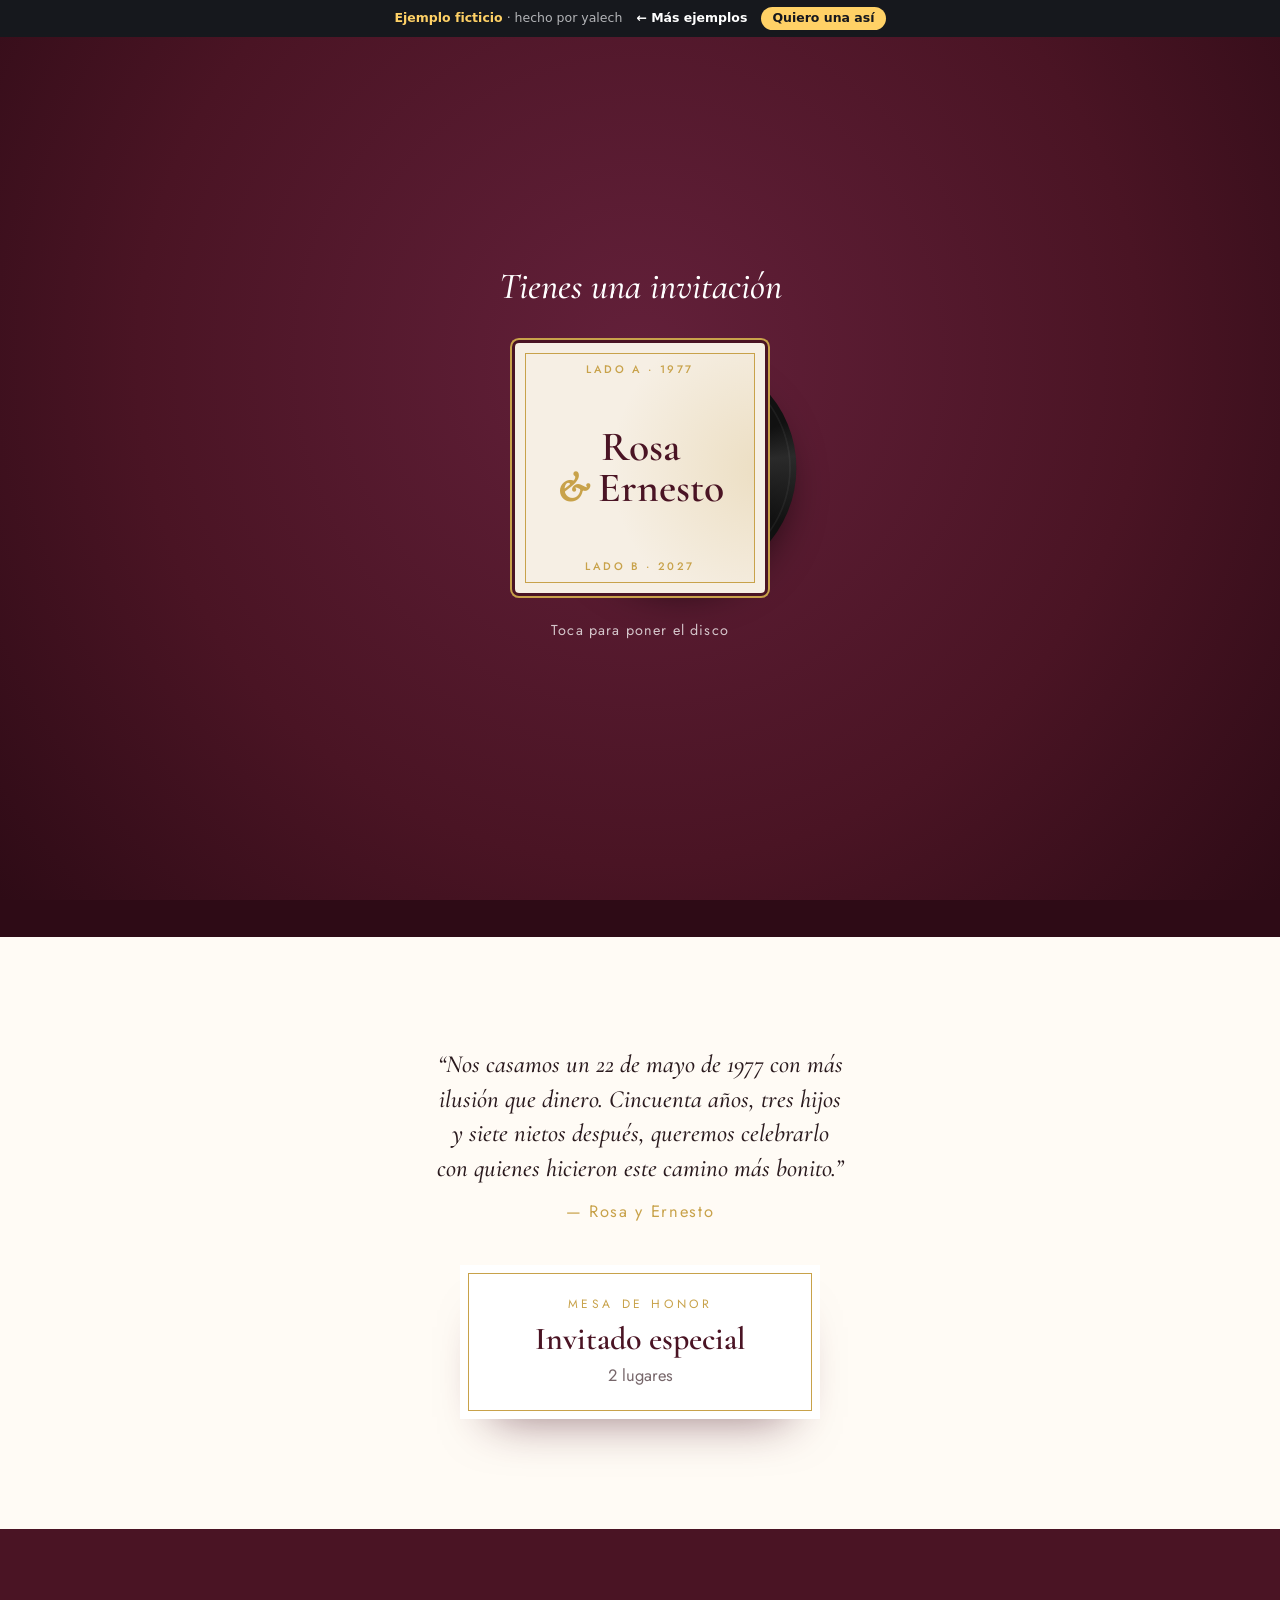
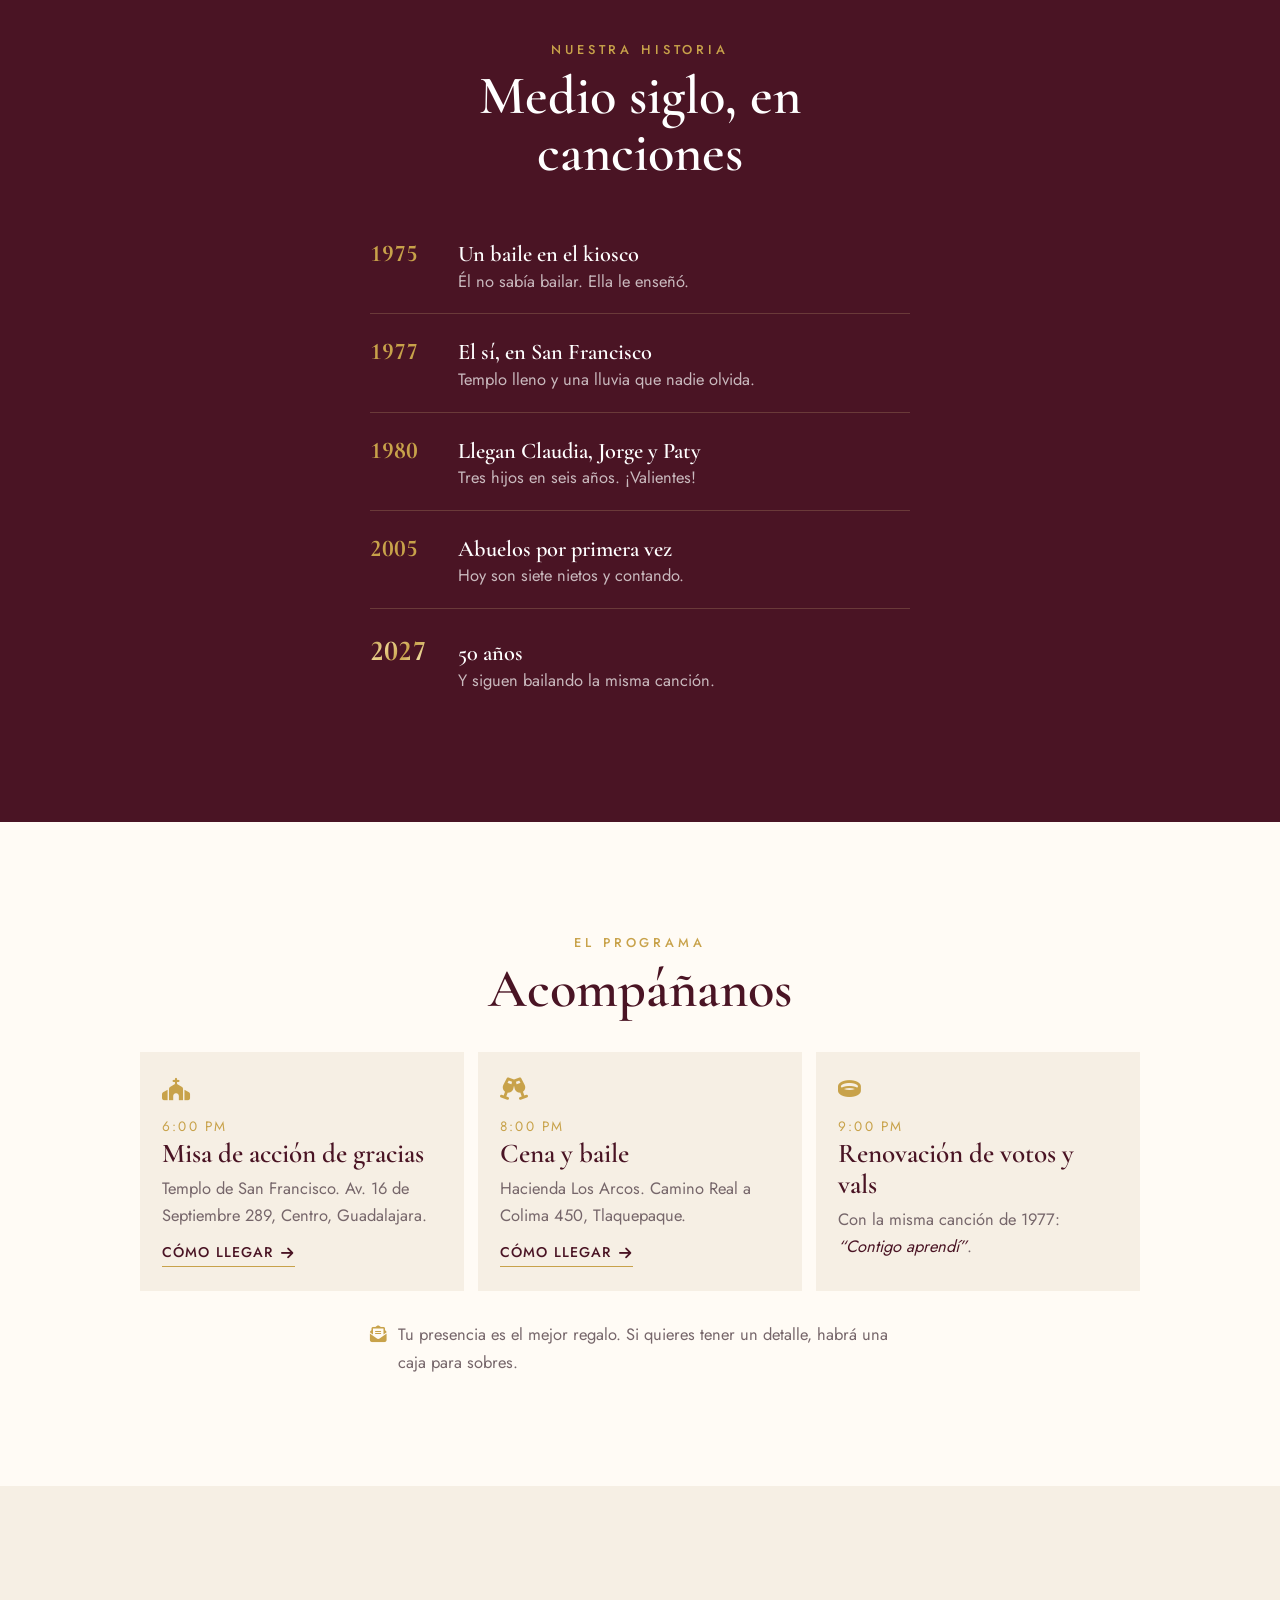
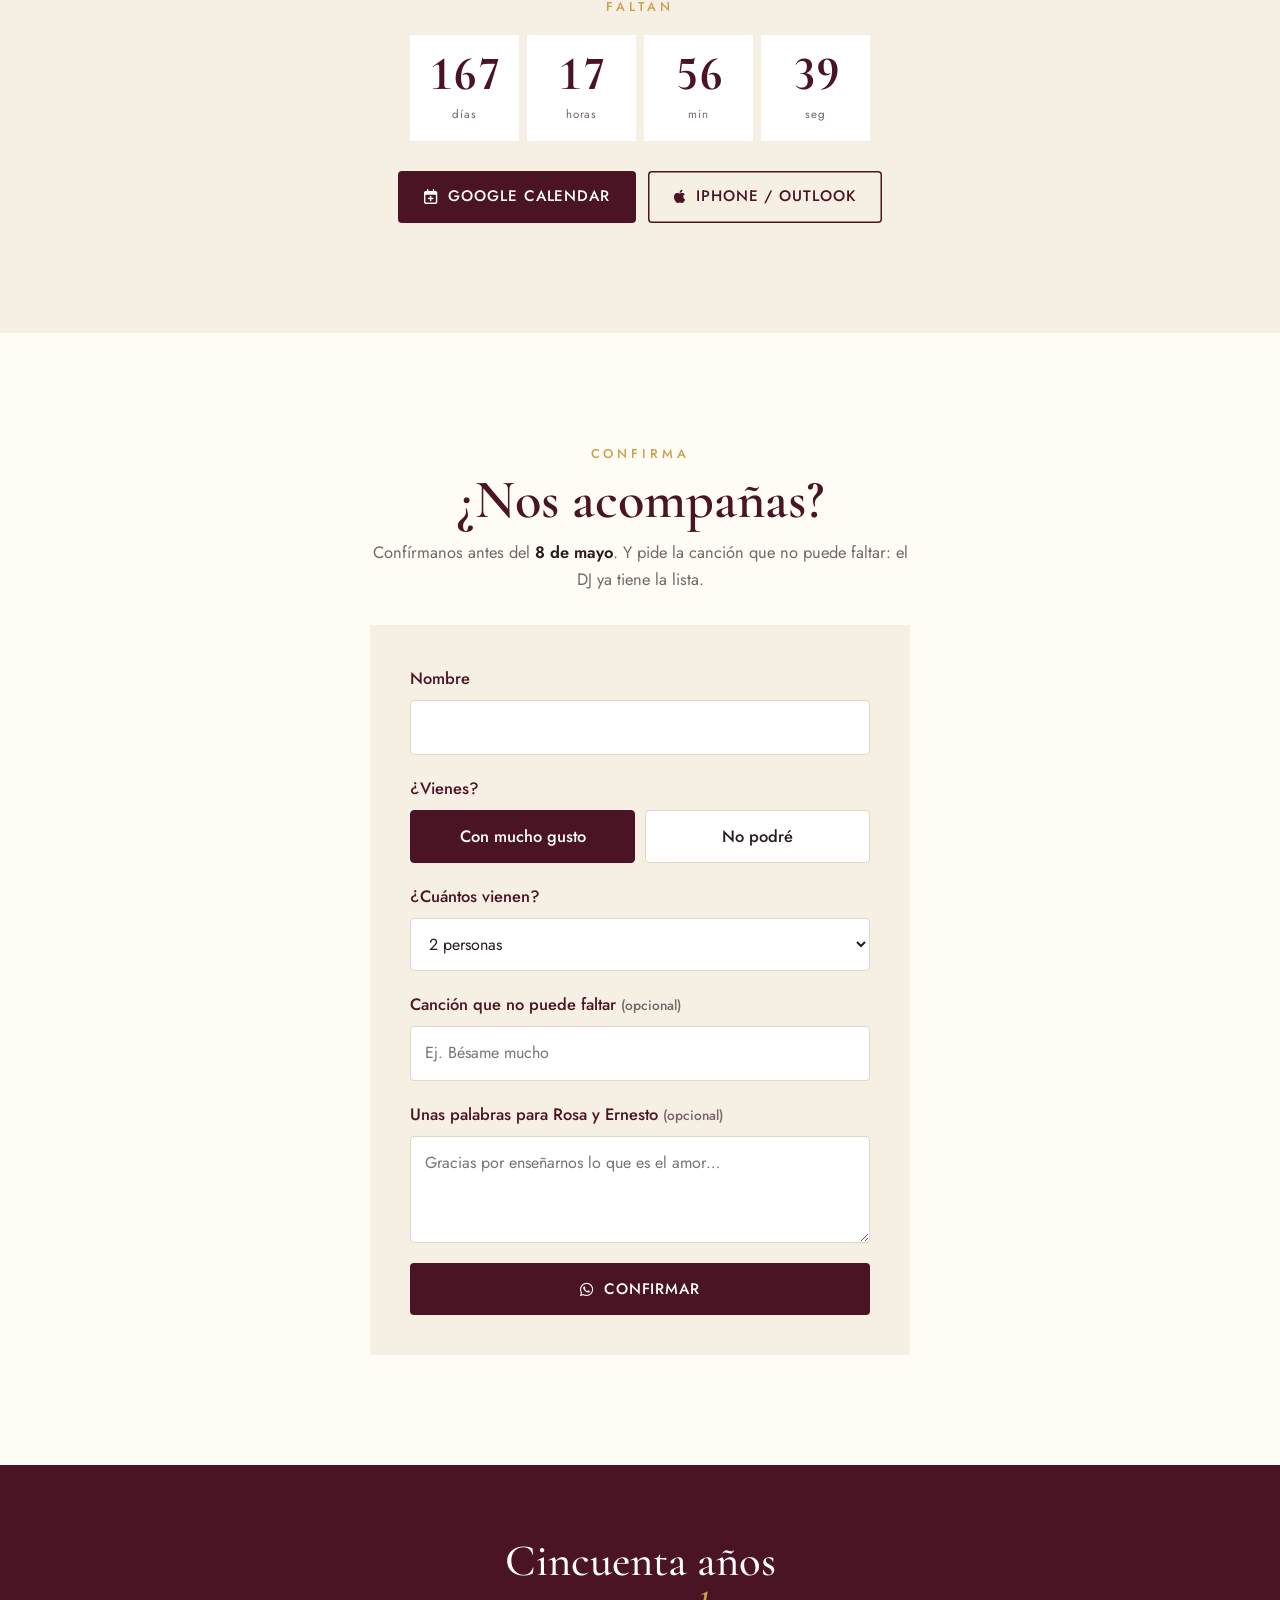
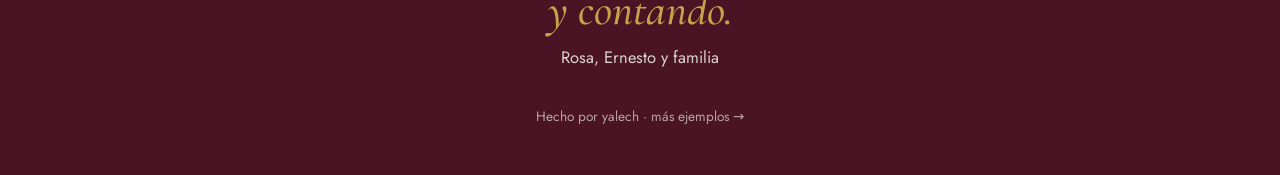
==== commit 8e04e7b2: "Navegación más clara: los ejemplos se abren en la misma pestaña (el botón «atrás» funciona) y cada e" ====
--- a/aniversario/index.html
+++ b/aniversario/index.html
@@ -22,8 +22,15 @@
   <link rel="stylesheet" href="../assets/fuentes/cormorantgaramond-jost-f70a20.css" />
   <link rel="stylesheet" href="../assets/iconos/iconos.css?v=2" />
   <link rel="stylesheet" href="styles.css?v=1" />
+  <link rel="stylesheet" href="../assets/muestra.css?v=4" />
 </head>
 <body class="is-locked">
+  <!-- Aviso de ejemplo (ficticio) con regreso y cotizador. Para un cliente real, borra este bloque. -->
+  <div class="mu-barra" role="note">
+    <span><strong>Ejemplo ficticio</strong><span class="mu-barra-quien"> · hecho por yalech</span></span>
+    <a href="../">← Más ejemplos</a>
+    <a class="mu-barra-cta" href="../?cotizar=invitacion&amp;ejemplo=Bodas+de+oro">Quiero una así</a>
+  </div>
   <!-- Invitación de ejemplo (pareja ficticia). Ilustrada con CSS: no usa fotos.
        Fecha, lugar y WhatsApp están en invitacion.js (la lógica, en ../comun.js).
        Cada invitado recibe su propio enlace: index.html?n=Familia%20López&p=4 -->
@@ -185,7 +192,7 @@
   <script src="invitacion.js?v=1"></script>
   <script src="../comun.js?v=2"></script>
   <!-- Modo muestra (ejemplo ficticio). Para un cliente real, borra la siguiente línea. -->
-  <script src="../assets/muestra.js?v=2" data-servicio="invitacion" data-ejemplo="Bodas de oro" data-para="Rosa y Ernesto"></script>
+  <script src="../assets/muestra.js?v=4" data-servicio="invitacion" data-ejemplo="Bodas de oro" data-para="Rosa y Ernesto"></script>
   <script src="../assets/errores.js?v=1"></script>
 </body>
 </html>
--- a/assets/muestra.css
+++ b/assets/muestra.css
@@ -0,0 +1,70 @@
+/* Ventanita del modo muestra (ver assets/muestra.js; mismo archivo en los 7 repos). Colores neutros para que combine con cualquier plantilla. */
+.mu {
+  border: 0; padding: 0; margin: auto auto 0; width: 100%; max-width: 440px;
+  max-height: calc(100dvh - 24px); overflow: auto;
+  border-radius: 22px 22px 0 0; background: #fff; color: #17171a;
+  font: inherit; font-size: 16px; line-height: 1.45;
+  box-shadow: 0 -10px 40px rgba(0,0,0,.25);
+}
+.mu::backdrop { background: rgba(10,10,14,.55); backdrop-filter: blur(3px); }
+.mu[open] { animation: mu-up .32s cubic-bezier(.2,.8,.2,1); }
+@keyframes mu-up { from { transform: translateY(40px); opacity: 0; } }
+@media (min-width: 600px) {
+  .mu { margin: auto; border-radius: 22px; }
+}
+@media (prefers-reduced-motion: reduce) { .mu[open] { animation: none; } }
+
+.mu-inner { outline: none; position: relative; padding: 26px 22px 22px; }
+.mu-x {
+  position: absolute; top: 12px; right: 12px; width: 40px; height: 40px;
+  border: 0; border-radius: 50%; background: #f1f1f3; color: #17171a; font-size: 18px; cursor: pointer;
+  display: grid; place-items: center;
+}
+.mu-x:hover { background: #e4e4e8; }
+.mu-kicker {
+  margin: 0 0 6px; font-size: 13px; font-weight: 600; letter-spacing: .02em;
+  color: #6b6b75; text-transform: uppercase;
+}
+.mu svg { flex: none; vertical-align: -0.14em; }
+.mu-kicker svg { margin-right: 4px; }
+.mu-title { margin: 0 44px 16px 0; font-size: 21px; line-height: 1.25; font-weight: 700; color: #17171a; }
+
+.mu-chat { background: #efe7dd; border-radius: 16px; padding: 12px 12px 16px; margin-bottom: 14px; }
+.mu-to { margin: 0 0 10px; font-size: 13px; color: #4a4a52; }
+.mu-to svg { color: #1fa855; margin-right: 3px; }
+.mu-bubble {
+  margin: 0 0 0 auto; width: fit-content; max-width: 92%;
+  background: #d9fdd3; color: #111b21; border-radius: 12px 2px 12px 12px;
+  padding: 9px 12px; white-space: pre-wrap; overflow-wrap: anywhere; font-size: 15px;
+  box-shadow: 0 1px 1px rgba(0,0,0,.08);
+}
+.mu-note { margin: 0 0 18px; font-size: 14px; color: #55555e; }
+
+.mu-actions { display: grid; gap: 10px; }
+.mu .mu-btn {
+  display: flex; align-items: center; justify-content: center; gap: 8px;
+  min-height: 50px; padding: 0 18px; border-radius: 999px;
+  background: #17171a; color: #fff; font-weight: 600; text-decoration: none;
+}
+.mu .mu-btn:hover { background: #2c2c33; }
+.mu .mu-btn--line { background: transparent; color: #17171a; box-shadow: inset 0 0 0 1.5px #d4d4da; }
+.mu .mu-btn--line:hover { background: #f4f4f6; }
+.mu-btn:focus-visible, .mu-x:focus-visible { outline: 3px solid #4c8dff; outline-offset: 2px; }
+
+/* Barra de arriba en cada ejemplo: dice que es ficticio y cómo regresar o cotizar (misma idea que la de los sistemas).
+   Va en el HTML (no la agrega el JS) para que la página no brinque al cargar. */
+.mu-barra {
+  position: relative; z-index: 60;
+  display: flex; flex-wrap: wrap; align-items: center; justify-content: center; gap: 4px 14px;
+  padding: 7px 14px; background: #16181d; color: #e8e9ec;
+  font: 400 12.5px/1.35 system-ui, -apple-system, "Segoe UI", Roboto, sans-serif; letter-spacing: 0; text-align: center; text-transform: none;
+}
+.mu-barra strong { color: #ffd166; font-weight: 700; }
+.mu-barra-quien { opacity: .75; }
+@media (max-width: 479px) { .mu-barra-quien { display: none; } } /* en celular cabe en un renglón */
+.mu-barra a { color: #fff; font-weight: 600; text-decoration: none; }
+.mu-barra a:hover { text-decoration: underline; }
+.mu-barra .mu-barra-cta { padding: 3px 11px; border-radius: 99px; background: #ffd166; color: #16181d; }
+.mu-barra .mu-barra-cta:hover { text-decoration: none; background: #ffe199; }
+.mu-barra a:focus-visible { outline: 2px solid #ffd166; outline-offset: 2px; border-radius: 4px; }
+@media print { .mu-barra { display: none; } }
